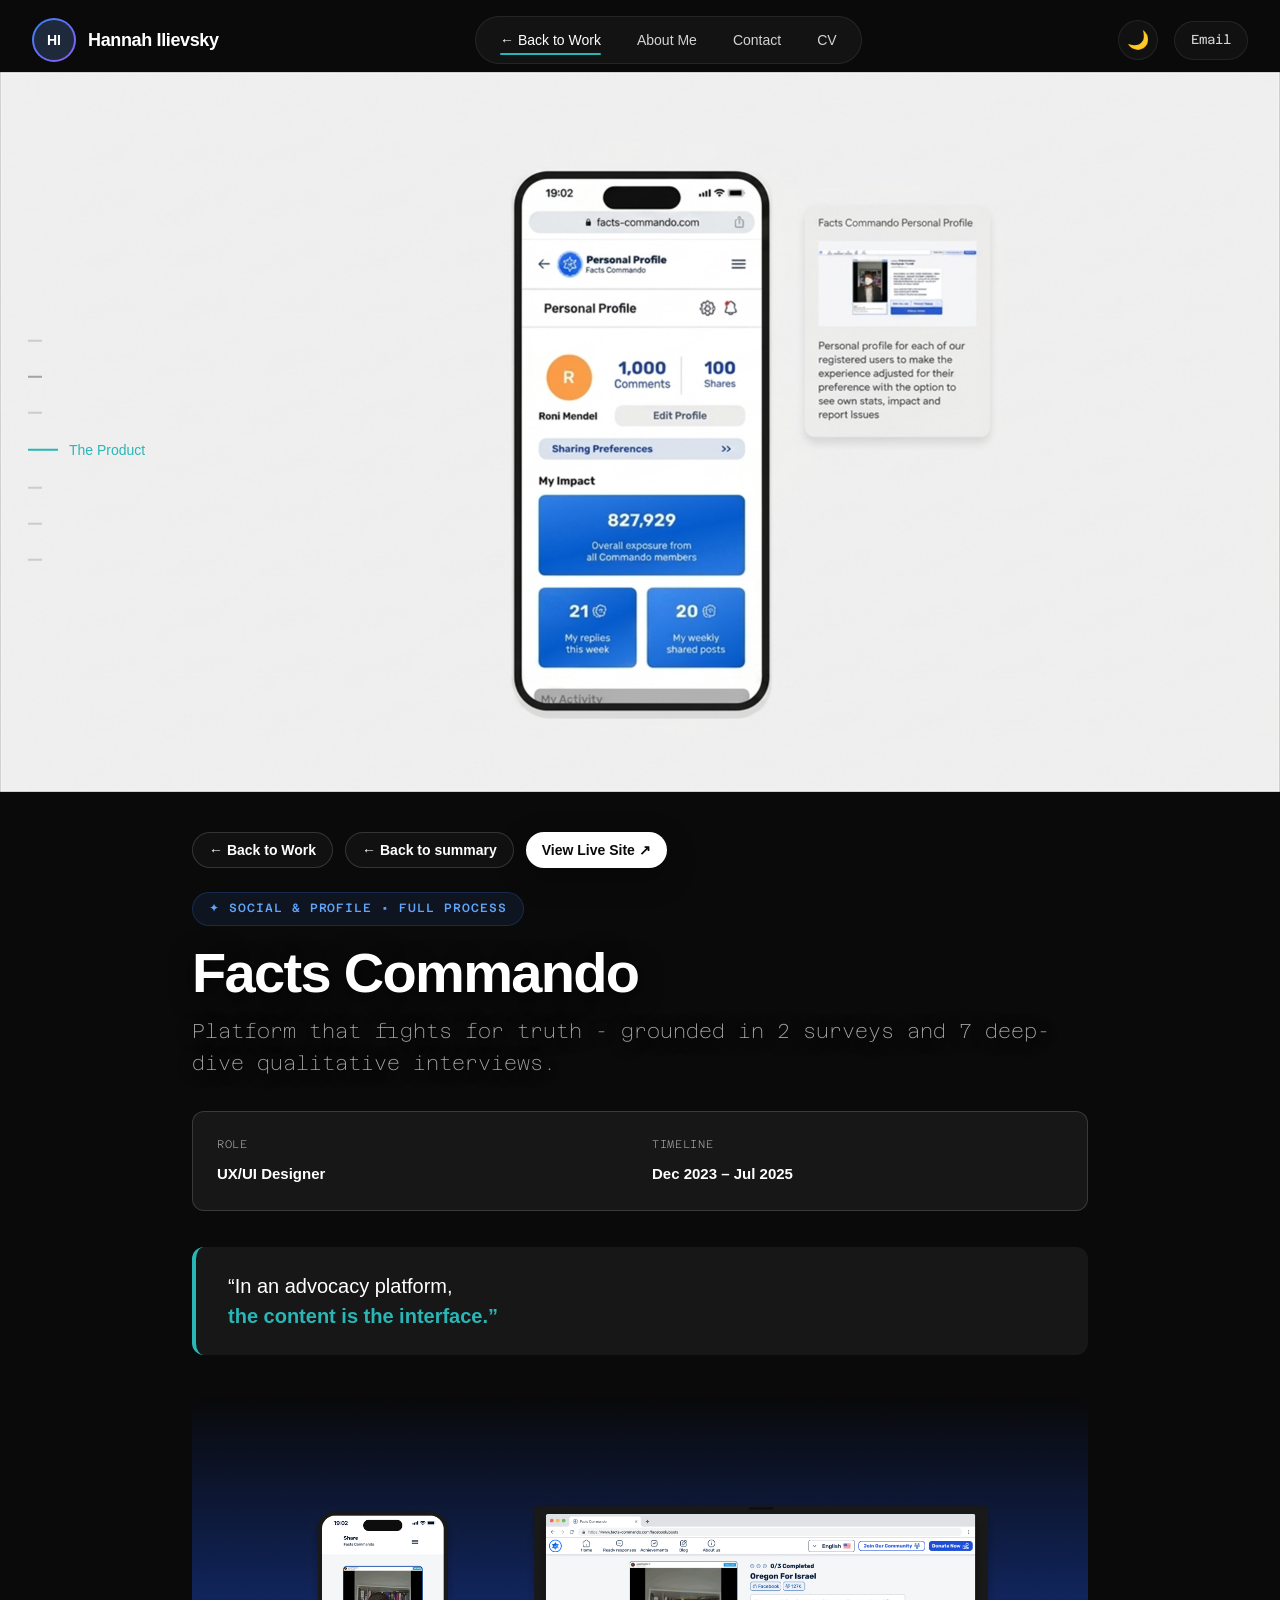
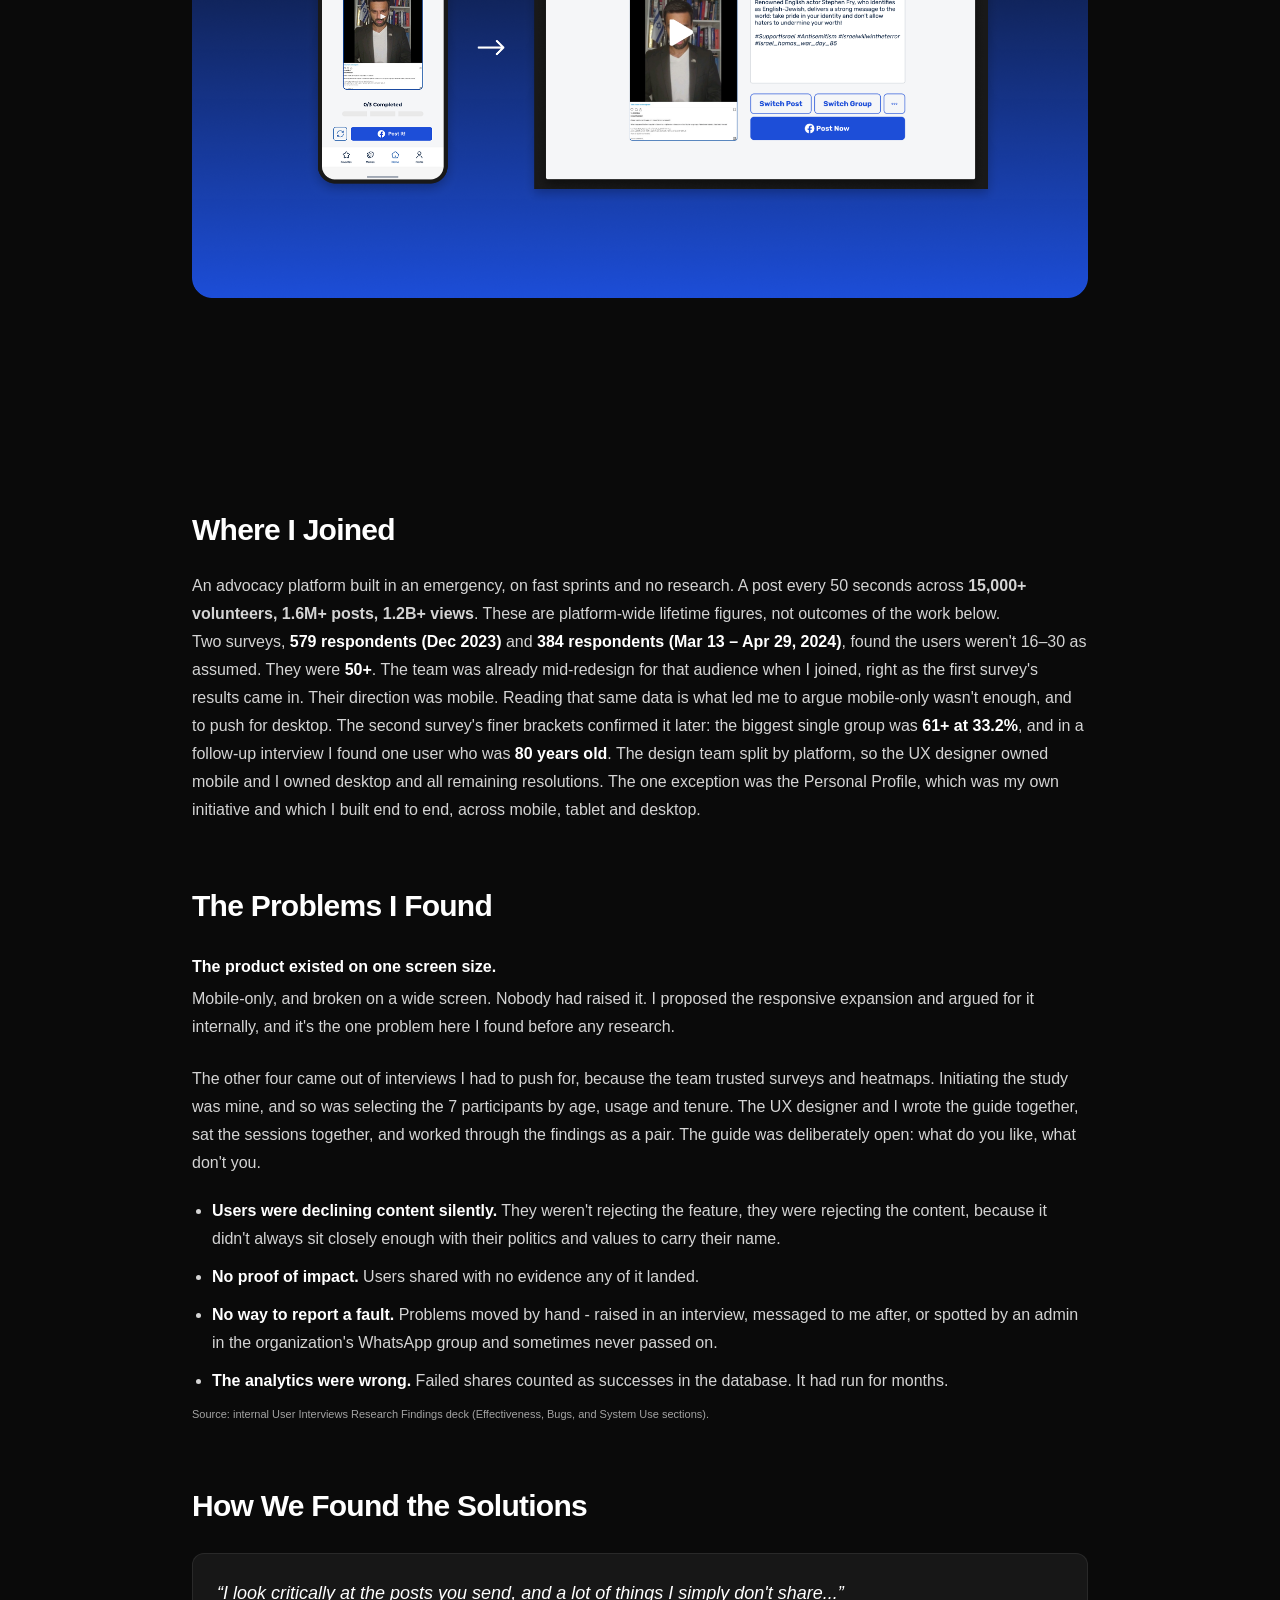
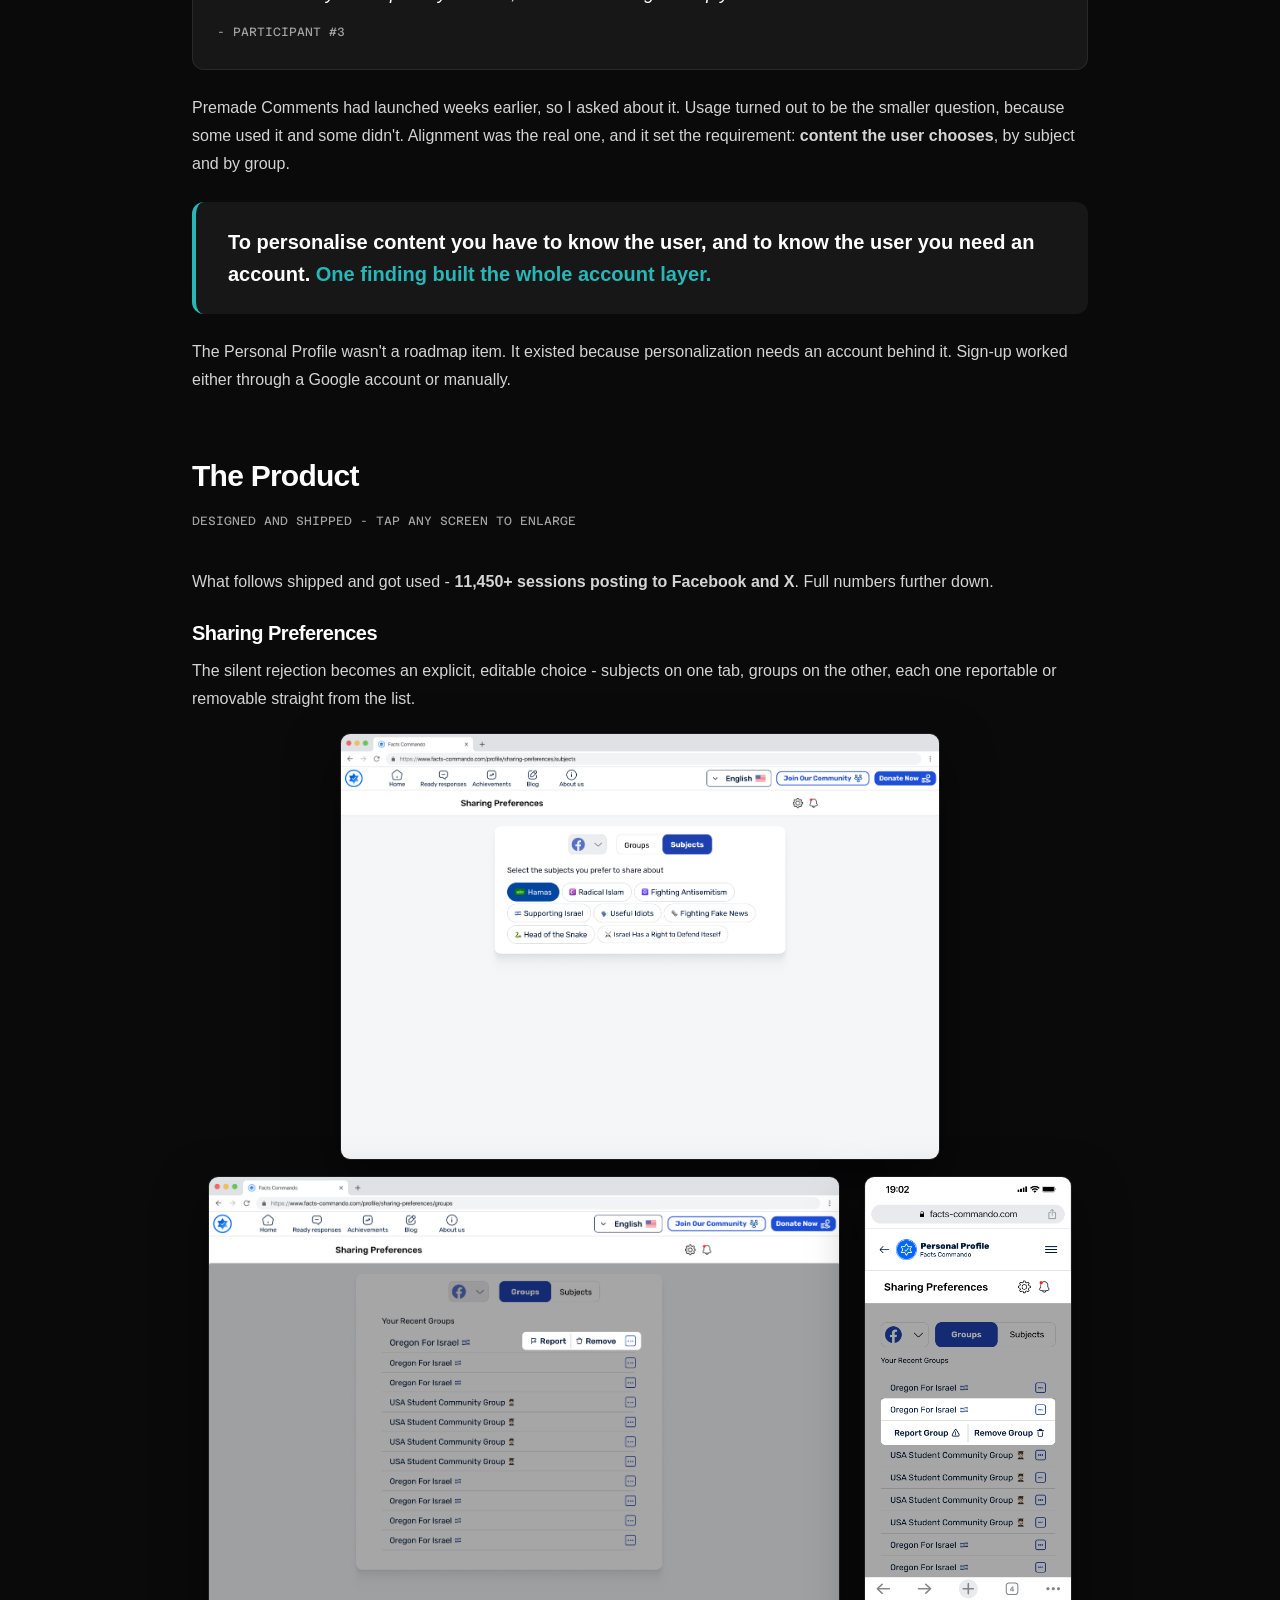
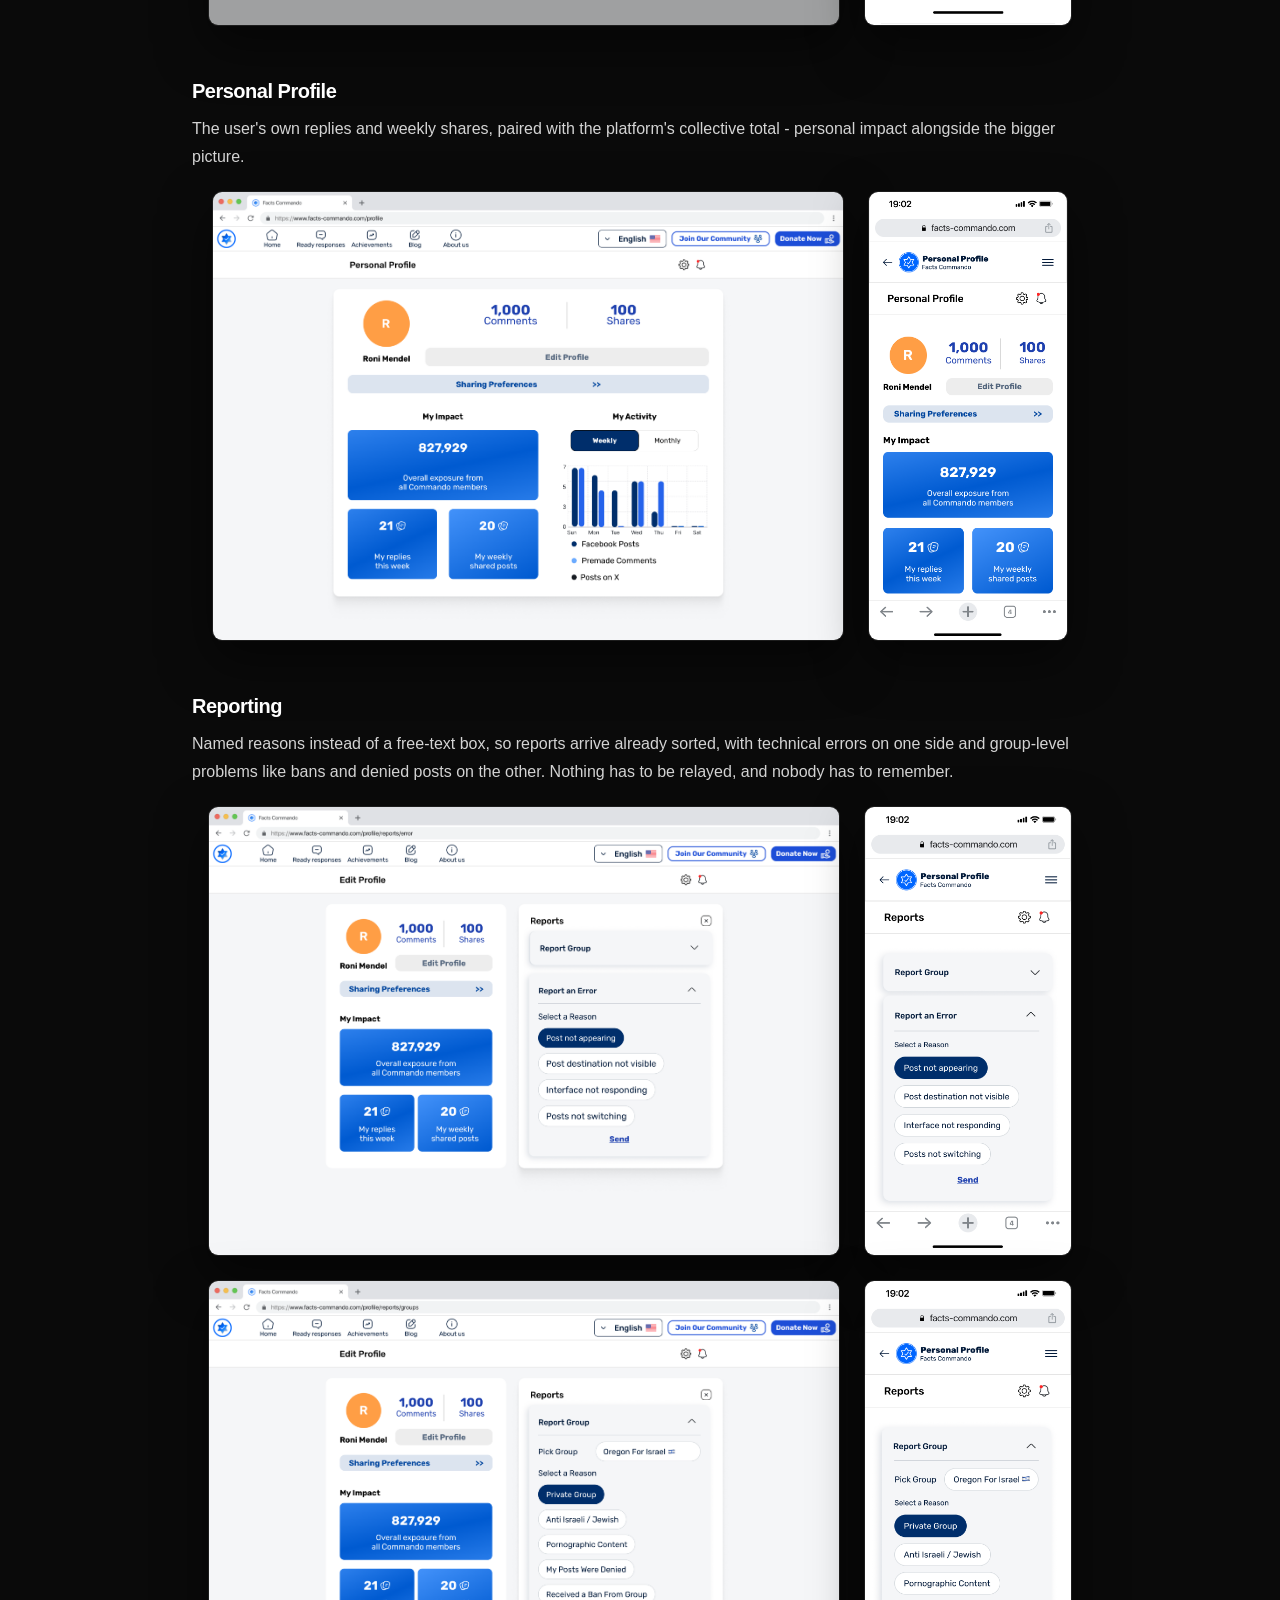
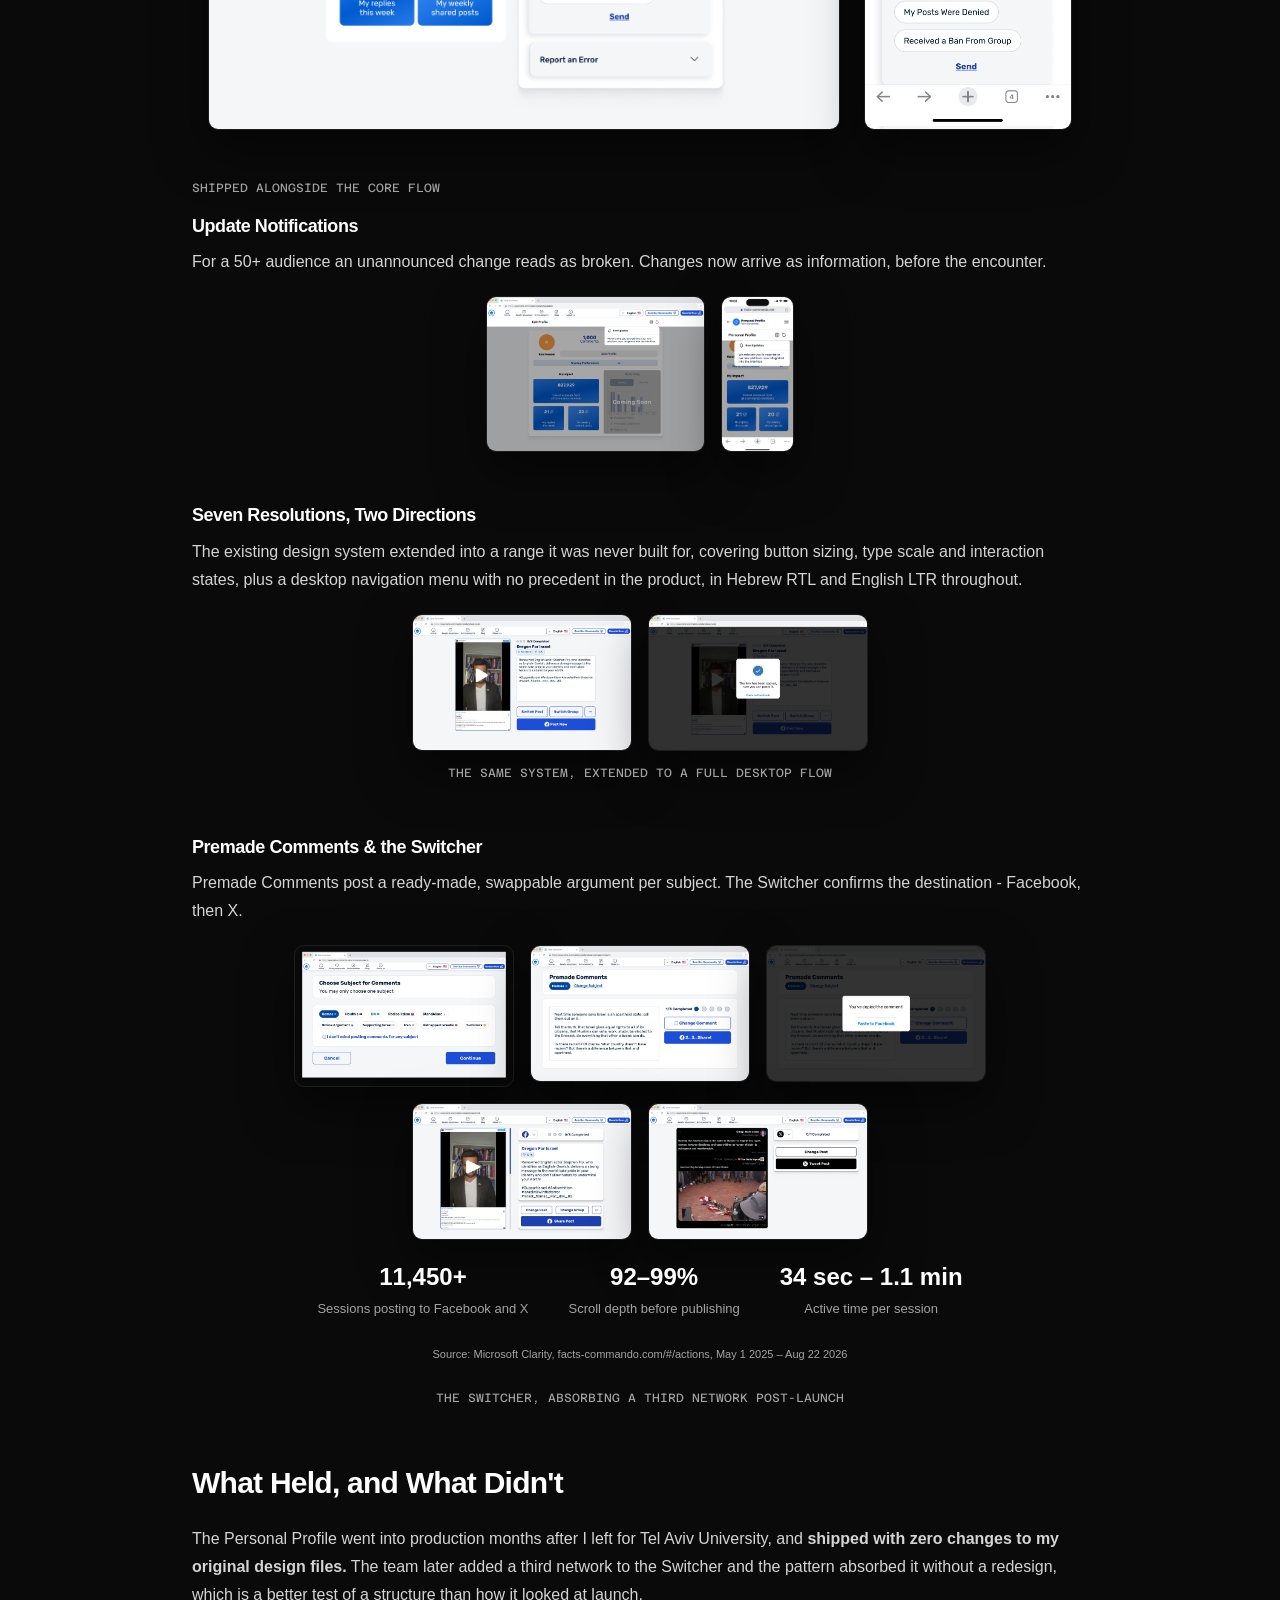
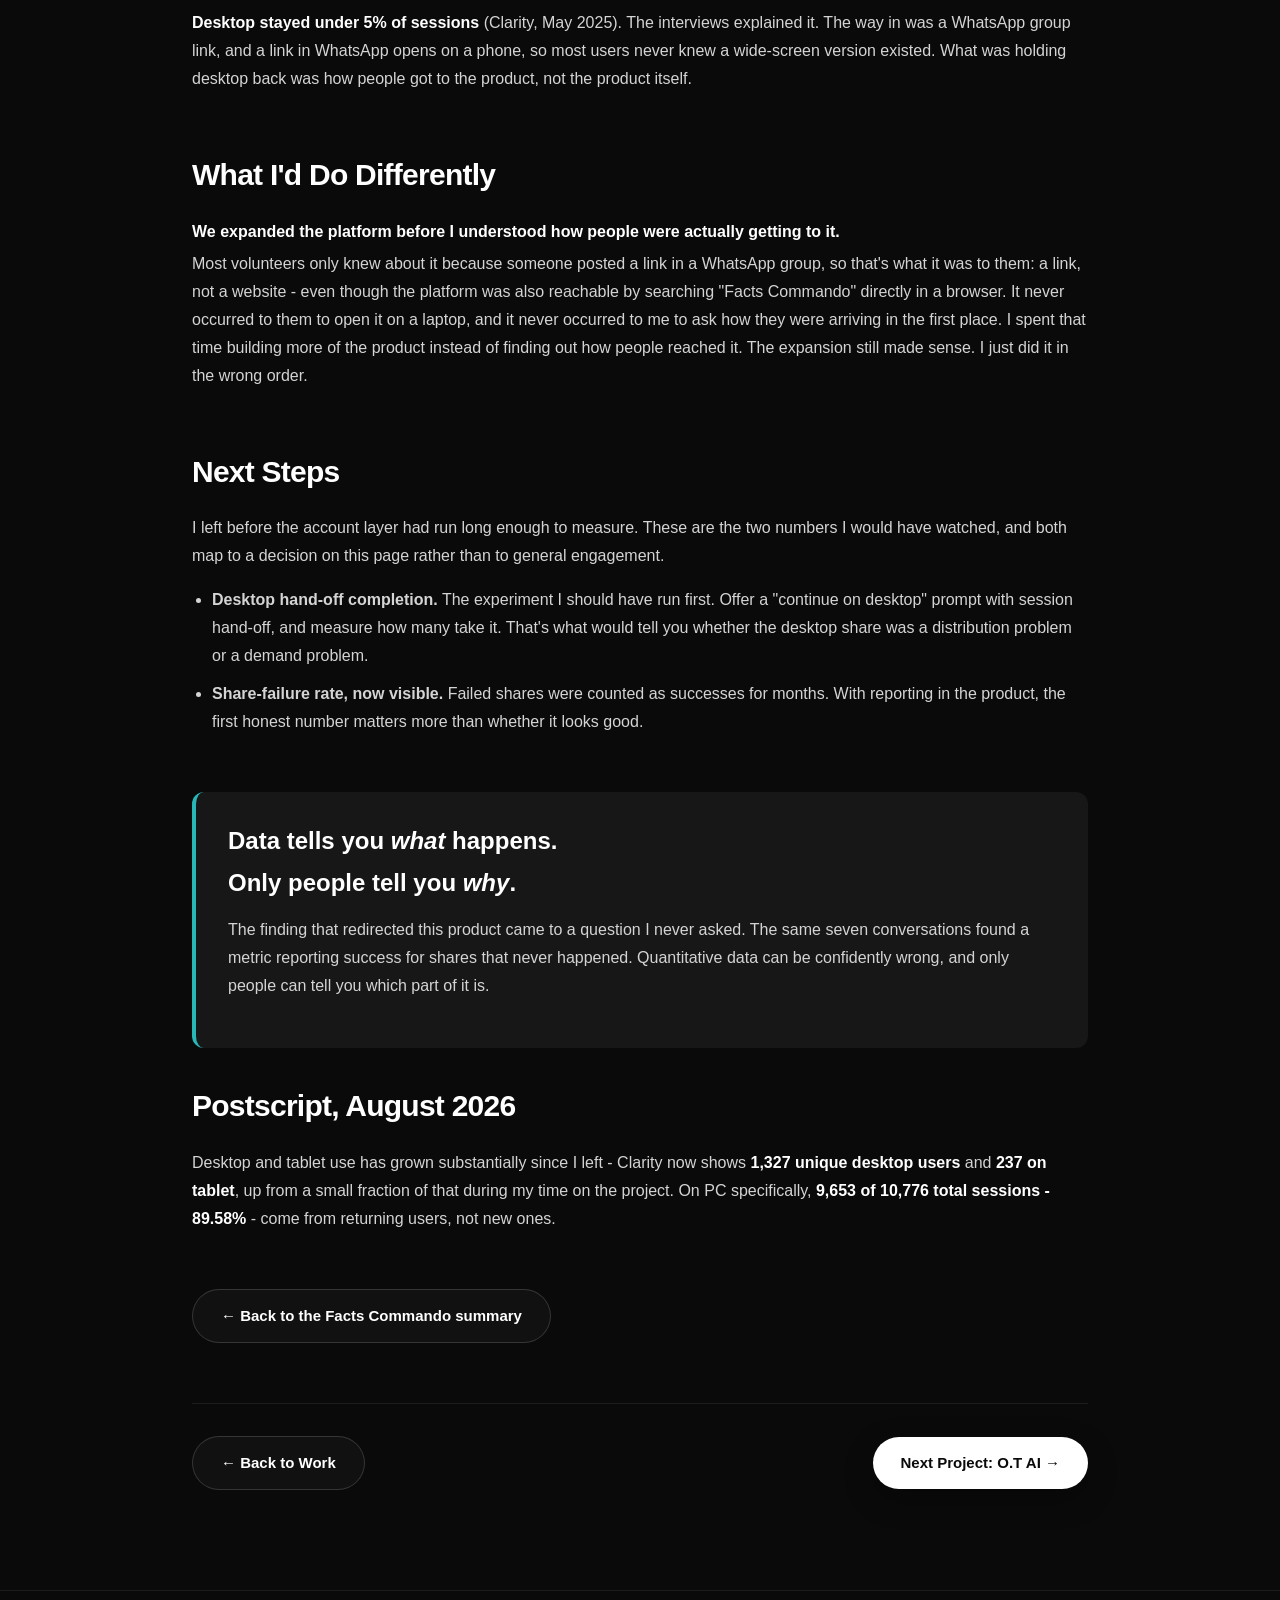
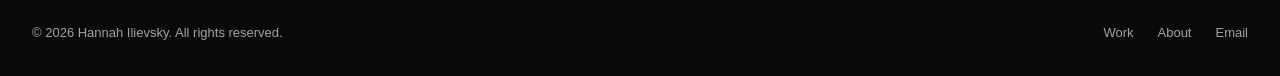
==== facts-commando-process.html @ e5af5905 "Case studies: top block + results strip, full article moved to Full process pages - Each case study " ====
<!DOCTYPE html>
<html lang="en" data-theme="dark">
<head>
  <meta charset="UTF-8">
  <meta name="viewport" content="width=device-width, initial-scale=1.0">
  <title>Facts Commando - Full Process | Hannah Ilievsky</title>
  <meta name="description" content="Facts Commando case study by Hannah Ilievsky, UX/UI Designer & Product Designer. Advocacy platform, user metrics dashboard, and qualitative research.">

  <!-- Favicon -->
  <link rel="icon" href="favicon.svg" type="image/svg+xml">
  <link rel="icon" href="favicon-32.png" sizes="32x32" type="image/png">
  <link rel="apple-touch-icon" href="favicon-180.png">

  <!-- Fonts: Satoshi & Azeret Mono -->
  <link rel="preconnect" href="https://fonts.googleapis.com">
  <link rel="preconnect" href="https://fonts.gstatic.com" crossorigin>
  <link href="https://api.fontshare.com/v2/css?f[]=satoshi@900,700,500,400,300&display=swap" rel="stylesheet">
  <link href="https://fonts.googleapis.com/css2?family=Azeret+Mono:ital,wght@0,100..900;1,100..900&display=swap" rel="stylesheet">

  <!-- Stylesheets -->
  <link rel="stylesheet" href="styles.css">

  <!-- JavaScript -->
  <script src="script.js" defer></script>

  <!-- Microsoft Clarity -->
  <script type="text/javascript">
      (function(c,l,a,r,i,t,y){
          c[a]=c[a]||function(){(c[a].q=c[a].q||[]).push(arguments)};
          t=l.createElement(r);t.async=1;t.src="https://www.clarity.ms/tag/"+i;
          y=l.getElementsByTagName(r)[0];y.parentNode.insertBefore(t,y);
      })(window, document, "clarity", "script", "lbghj02u36");
  </script>
</head>
<body class="case-study-page">

  <!-- ==========================================================================
       HEADER & NAVIGATION
       ========================================================================== -->
  <header class="navbar-wrapper scrolled">
    <div class="container">
      <nav class="navbar" aria-label="Main Navigation">

        <a href="index.html" class="nav-brand">
          <div class="brand-avatar">
            <div style="width:100%;height:100%;border-radius:50%;background:#1e293b;color:#fff;display:flex;align-items:center;justify-content:center;font-weight:700;font-family:var(--font-heading);font-size:14px;">HI</div>
          </div>
          <span class="brand-logo-text">Hannah Ilievsky</span>
        </a>

        <button class="nav-toggle" id="nav-toggle" aria-label="Toggle navigation menu" aria-expanded="false">☰</button>

        <div class="nav-menu">
          <a href="index.html#work" class="nav-link active">← Back to Work</a>
          <a href="index.html#about" class="nav-link">About Me</a>
          <a href="index.html#contact" class="nav-link">Contact</a>
          <a href="Hannah-Ilievsky-CV.pdf" class="nav-link" download>CV</a>
        </div>

        <div class="nav-actions">
          <button class="btn-icon theme-toggle-btn" id="theme-toggle" title="Toggle Theme" aria-label="Toggle Theme">
            <span id="theme-icon">🌙</span>
          </button>
          <a href="mailto:ilievskyhannah@gmail.com" class="social-btn" style="padding:8px 16px;">
            <span>Email</span>
          </a>
        </div>

      </nav>
    </div>
  </header>

  <!-- ==========================================================================
       SECTION 1: HERO (Full-Bleed Main Photo Header, Edge-to-Edge)
       ========================================================================== -->
  <section class="case-study-hero-fullbleed">
    <img src="./Artboard-2.png" alt="Facts Commando Full-Bleed Hero Showcase">
  </section>

  <!-- ==========================================================================
       SECTIONS 2-6: CASE STUDY CONTENT CONTAINER
       ========================================================================== -->
  <main class="section" style="padding-top: 40px;">
    <div class="container" style="max-width: 960px;">

      <div style="display:flex; gap:12px; flex-wrap:wrap; margin-bottom: 24px;">
        <a href="index.html#work" class="btn-secondary" style="font-size: 14px; padding: 6px 16px;">← Back to Work</a>
        <a href="facts-commando.html" class="btn-secondary" style="font-size: 14px; padding: 6px 16px;">← Back to summary</a>
        <a href="https://facts-commando.com/#/actions?lang=en&amp;comm=default&amp;lic=fc" target="_blank" rel="noopener" class="btn-primary" style="font-size: 14px; padding: 6px 16px;">View Live Site ↗</a>
      </div>

      <!-- Section 2: Title & Subtitle (Unboxed) -->
      <div class="hero-badge" style="margin-bottom: 16px;">✦ Social &amp; Profile • Full process</div>
      <h1 class="hero-title" style="font-family: var(--font-heading); font-size: clamp(32px, 5vw, 56px); font-weight: 700; color: var(--text-h1); margin-bottom: 12px; text-align: left;">
        Facts Commando
      </h1>
      <p class="hero-subtitle" style="font-family: var(--font-mono); font-weight: 100; color: var(--text-subtitle); text-align: left; margin: 0 0 32px 0; max-width: 100%;">
        Platform that fights for truth - grounded in 2 surveys and 7 deep-dive qualitative interviews.
      </p>

      <!-- Section 3: Metadata Box (Role & Timeline Only, Boxed) -->
      <div class="case-study-meta-grid" style="margin-bottom: 36px;">
        <div class="meta-item">
          <span class="meta-label">ROLE</span>
          <span class="meta-val">UX/UI Designer</span>
        </div>
        <div class="meta-item">
          <span class="meta-label">TIMELINE</span>
          <span class="meta-val">Dec 2023 – Jul 2025</span>
        </div>
      </div>

      <!-- Section 4: Quote Callout Banner -->
      <div style="background: var(--bg-secondary); border-left: 4px solid var(--accent-primary); border-radius: var(--radius-md); padding: 24px 32px; margin-bottom: 40px;">
        <p style="font-family: var(--font-heading); font-size: 20px; font-weight: 500; color: var(--text-primary); margin: 0; line-height: 1.5;">
          “In an advocacy platform,<br>
          <span style="color: var(--accent-primary); font-weight: 700;">the content is the interface.”</span>
        </p>
      </div>

      <!-- Section 5: Photo Showcase -->
      <div style="margin-bottom: 48px;">
        <img src="./Frame_14084.png" alt="The Facts Commando sharing flow on mobile and on desktop — the responsive range I extended the product into." style="width: 100%; display: block;">
      </div>

      <!-- Section 6: Deep Dive Article -->
      <article style="margin-top: 48px; font-size: 16px; line-height: 1.75; color: var(--text-secondary);">

        <nav aria-label="Contents" class="toc">
          <p class="toc-label">CONTENTS</p>
          <ul class="toc-list"><li><a class="toc-link" href="#s1"><span class="toc-dot"></span><span class="toc-txt">Where I Joined</span></a></li><li><a class="toc-link" href="#s2"><span class="toc-dot"></span><span class="toc-txt">The Problems I Found</span></a></li><li><a class="toc-link" href="#s3"><span class="toc-dot"></span><span class="toc-txt">How We Found the Solutions</span></a></li><li><a class="toc-link" href="#s4"><span class="toc-dot"></span><span class="toc-txt">The Product</span></a></li><li><a class="toc-link" href="#s5"><span class="toc-dot"></span><span class="toc-txt">What Held, and What Didn't</span></a></li><li><a class="toc-link" href="#s6"><span class="toc-dot"></span><span class="toc-txt">What I'd Do Differently</span></a></li><li><a class="toc-link" href="#s7"><span class="toc-dot"></span><span class="toc-txt">Next Steps</span></a></li></ul>
        </nav>

        <section id="s1" style="margin-bottom: 56px;">
          <h2 style="font-family: var(--font-heading); font-size: 30px; letter-spacing: -0.025em; font-weight: 600; color: var(--text-primary); margin-bottom: 16px;">Where I Joined</h2>
          <p>
            An advocacy platform built in an emergency, on fast sprints and no research. A post every 50 seconds across <strong>15,000+ volunteers, 1.6M+ posts, 1.2B+ views</strong>. These are platform-wide lifetime figures, not outcomes of the work below.
          </p>
          <p>
            Two surveys, <strong style="color:var(--text-primary);">579 respondents (Dec 2023)</strong> and <strong style="color:var(--text-primary);">384 respondents (Mar 13 – Apr 29, 2024)</strong>, found the users weren't 16–30 as assumed. They were <strong style="color:var(--text-primary);">50+</strong>. The team was already mid-redesign for that audience when I joined, right as the first survey's results came in. Their direction was mobile. Reading that same data is what led me to argue mobile-only wasn't enough, and to push for desktop. The second survey's finer brackets confirmed it later: the biggest single group was <strong style="color:var(--text-primary);">61+ at 33.2%</strong>, and in a follow-up interview I found one user who was <strong style="color:var(--text-primary);">80 years old</strong>. The design team split by platform, so the UX designer owned mobile and I owned desktop and all remaining resolutions. The one exception was the Personal Profile, which was my own initiative and which I built end to end, across mobile, tablet and desktop.
          </p>
        </section>

        <section id="s2" style="margin-bottom: 56px;">
          <h2 style="font-family: var(--font-heading); font-size: 30px; letter-spacing: -0.025em; font-weight: 600; color: var(--text-primary); margin-bottom: 20px;">The Problems I Found</h2>
          <p style="font-weight:700; color:var(--text-primary); margin-bottom:4px;">The product existed on one screen size.</p>
          <p style="margin-bottom:24px;">Mobile-only, and broken on a wide screen. Nobody had raised it. I proposed the responsive expansion and argued for it internally, and it's the one problem here I found before any research.</p>
          <p style="margin-bottom:20px;">The other four came out of interviews I had to push for, because the team trusted surveys and heatmaps. Initiating the study was mine, and so was selecting the 7 participants by age, usage and tenure. The UX designer and I wrote the guide together, sat the sessions together, and worked through the findings as a pair. The guide was deliberately open: what do you like, what don't you.</p>
          <ul style="padding-left: 20px; font-size: 16px;">
            <li style="margin-bottom: 10px;"><strong style="color:var(--text-primary);">Users were declining content silently.</strong> They weren't rejecting the feature, they were rejecting the content, because it didn't always sit closely enough with their politics and values to carry their name.</li>
            <li style="margin-bottom: 10px;"><strong style="color:var(--text-primary);">No proof of impact.</strong> Users shared with no evidence any of it landed.</li>
            <li style="margin-bottom: 10px;"><strong style="color:var(--text-primary);">No way to report a fault.</strong> Problems moved by hand - raised in an interview, messaged to me after, or spotted by an admin in the organization's WhatsApp group and sometimes never passed on.</li>
            <li style="margin-bottom: 10px;"><strong style="color:var(--text-primary);">The analytics were wrong.</strong> Failed shares counted as successes in the database. It had run for months.</li>
          </ul>
          <p style="font-size:11px; color:var(--text-muted); margin:8px 0 0;">Source: internal User Interviews Research Findings deck (Effectiveness, Bugs, and System Use sections).</p>
        </section>

        <section id="s3" style="margin-bottom: 56px;">
          <h2 style="font-family: var(--font-heading); font-size: 30px; letter-spacing: -0.025em; font-weight: 600; color: var(--text-primary); margin-bottom: 20px;">How We Found the Solutions</h2>
          <div style="background: var(--bg-secondary); border: 1px solid var(--border-subtle); border-radius: var(--radius-md); padding: 24px; margin-bottom: 24px;">
            <p style="font-style: italic; color: var(--text-primary); font-size: 18px; margin-bottom: 8px;">“I look critically at the posts you send, and a lot of things I simply don't share...”</p>
            <span style="font-family: var(--font-mono); font-size: 12px; color: var(--text-muted);">- PARTICIPANT #3</span>
          </div>
          <p>
            Premade Comments had launched weeks earlier, so I asked about it. Usage turned out to be the smaller question, because some used it and some didn't. Alignment was the real one, and it set the requirement: <strong>content the user chooses</strong>, by subject and by group.
          </p>
          <div style="background: var(--bg-secondary); border-left: 4px solid var(--accent-primary); border-radius: var(--radius-md); padding: 24px 32px; margin: 24px 0;">
            <p style="font-family: var(--font-heading); font-size: 20px; font-weight: 700; color: var(--text-primary); margin: 0; line-height: 1.6;">
              To personalise content you have to know the user, and to know the user you need an account. <span style="color: var(--accent-primary);">One finding built the whole account layer.</span>
            </p>
          </div>
          <p>
            The Personal Profile wasn't a roadmap item. It existed because personalization needs an account behind it. Sign-up worked either through a Google account or manually.
          </p>
        </section>

        <section id="s4" style="margin-bottom: 40px;">
          <h2 style="font-family: var(--font-heading); font-size: 30px; letter-spacing: -0.025em; font-weight: 600; color: var(--text-primary); margin-bottom: 8px;">The Product</h2>
          <p style="font-family: var(--font-mono); font-size: 12px; color: var(--text-muted); margin-bottom: 36px;">DESIGNED AND SHIPPED - TAP ANY SCREEN TO ENLARGE</p>

          <p style="margin-bottom: 20px;">What follows shipped and got used - <strong>11,450+ sessions posting to Facebook and X</strong>. Full numbers further down.</p>

          <h3 style="font-family: var(--font-heading); font-size: 20px; letter-spacing: -0.025em; font-weight: 600; color: var(--text-primary); margin: 0 0 6px;">Sharing Preferences</h3>
          <p style="margin-bottom: 20px; font-size: 16px;">The silent rejection becomes an explicit, editable choice - subjects on one tab, groups on the other, each one reportable or removable straight from the list.</p>
          <img class="zoomable" data-group="sharing-preferences" data-cap="Subjects a user will put their name behind - the interview finding, made operable." src="./case-images/Sharing_Preference.png?v=2x" alt="Subject preferences" style="max-width:600px; width:100%; display:block; margin:0 auto 16px; border-radius:10px; border:1px solid var(--border-subtle); box-shadow:var(--shadow-lg);">
          <div style="display:flex; flex-wrap:wrap; justify-content:center; align-items:flex-end; gap:24px; margin-bottom:48px;">
            <img class="zoomable h-match" data-group="sharing-preferences" data-cap="Report or remove, right from the row - no separate settings screen." src="./case-images/Sharing_Preference_Group_Actions.png?v=2x" alt="Group row actions, desktop" style="display:block; border-radius:10px; border:1px solid var(--border-subtle); box-shadow:var(--shadow-lg);">
            <img class="zoomable h-match" data-group="sharing-preferences" data-cap="Same actions, mobile." src="./case-images/mobile_Sharing_preference.png?v=2x" alt="Group preferences, mobile" style="display:block; border-radius:10px; border:1px solid var(--border-subtle); box-shadow:var(--shadow-lg);">
          </div>

          <h3 style="font-family: var(--font-heading); font-size: 20px; letter-spacing: -0.025em; font-weight: 600; color: var(--text-primary); margin: 0 0 6px;">Personal Profile</h3>
          <p style="margin-bottom: 20px;">The user's own replies and weekly shares, paired with the platform's collective total - personal impact alongside the bigger picture.</p>
          <div style="display:flex; flex-wrap:wrap; justify-content:center; align-items:flex-end; gap:24px; margin-bottom:48px;">
            <img class="zoomable h-match" data-group="personal-profile" data-cap="Impact tracking at desktop width." src="./case-images/Personal_Profile_Desktop.png?v=2x" alt="Personal Profile, desktop" style="display:block; border-radius:10px; border:1px solid var(--border-subtle); box-shadow:var(--shadow-lg);">
            <img class="zoomable h-match" data-group="personal-profile" data-cap="The user's own numbers, not the platform's." src="./case-images/Personal_Profile.png?v=3x" alt="Personal Profile, mobile" style="display:block; border-radius:10px; border:1px solid var(--border-subtle); box-shadow:var(--shadow-lg);">
          </div>

          <h3 style="font-family: var(--font-heading); font-size: 20px; letter-spacing: -0.025em; font-weight: 600; color: var(--text-primary); margin: 0 0 6px;">Reporting</h3>
          <p style="margin-bottom: 20px;">Named reasons instead of a free-text box, so reports arrive already sorted, with technical errors on one side and group-level problems like bans and denied posts on the other. Nothing has to be relayed, and nobody has to remember.</p>
          <div style="display:flex; flex-wrap:wrap; justify-content:center; align-items:flex-end; gap:24px; margin-bottom:24px;">
            <img class="zoomable h-match" data-group="reporting" data-cap="Error reporting, desktop." src="./case-images/Personal_technical_Report_Desktop.png?v=2x" alt="Report an error, desktop" style="display:block; border-radius:10px; border:1px solid var(--border-subtle); box-shadow:var(--shadow-lg);">
            <img class="zoomable h-match" data-group="reporting" data-cap="Named failure modes, so reports arrive pre-sorted." src="./case-images/Personal_technical_Report.png?v=2x" alt="Report an error, mobile" style="display:block; border-radius:10px; border:1px solid var(--border-subtle); box-shadow:var(--shadow-lg);">
          </div>
          <div style="display:flex; flex-wrap:wrap; justify-content:center; align-items:flex-end; gap:24px; margin-bottom:48px;">
            <img class="zoomable h-match" data-group="reporting" data-cap="Group reporting, desktop." src="./case-images/Personal_group_report_Desktop.png?v=2x" alt="Report a group, desktop" style="display:block; border-radius:10px; border:1px solid var(--border-subtle); box-shadow:var(--shadow-lg);">
            <img class="zoomable h-match" data-group="reporting" data-cap="Bans and denied posts - the real risks of building on Facebook." src="./case-images/Personal_group_report.png?v=2x" alt="Report a group, mobile" style="display:block; border-radius:10px; border:1px solid var(--border-subtle); box-shadow:var(--shadow-lg);">
          </div>

          <p style="font-family: var(--font-mono); font-size: 12px; color: var(--text-muted); margin:16px 0 12px;">SHIPPED ALONGSIDE THE CORE FLOW</p>
          <h3 style="font-family: var(--font-heading); font-size: 18px; letter-spacing: -0.025em; font-weight: 600; color: var(--text-primary); margin: 0 0 6px;">Update Notifications</h3>
          <p style="margin-bottom: 20px;">For a 50+ audience an unannounced change reads as broken. Changes now arrive as information, before the encounter.</p>
          <div style="display:flex; flex-wrap:wrap; justify-content:center; align-items:flex-start; gap:16px; margin-bottom:48px;">
            <img class="zoomable h-match-sm" data-group="update-notifications" data-cap="Changes arrive as information, before the encounter." src="./case-images/Updates.png?v=2x" alt="Update notification, desktop" style="display:block; border-radius:10px; border:1px solid var(--border-subtle); box-shadow:var(--shadow-lg);">
            <img class="zoomable h-match-sm" data-group="update-notifications" data-cap="The same notification on mobile." src="./case-images/mobile_Updates.png?v=2x" alt="Update notification, mobile" style="display:block; border-radius:10px; border:1px solid var(--border-subtle); box-shadow:var(--shadow-lg);">
          </div>

          <h3 style="font-family: var(--font-heading); font-size: 18px; letter-spacing: -0.025em; font-weight: 600; color: var(--text-primary); margin: 0 0 6px;">Seven Resolutions, Two Directions</h3>
          <p style="margin-bottom: 20px;">The existing design system extended into a range it was never built for, covering button sizing, type scale and interaction states, plus a desktop navigation menu with no precedent in the product, in Hebrew RTL and English LTR throughout.</p>
          <div style="display:flex; flex-wrap:wrap; justify-content:center; align-items:flex-start; gap:16px; margin-bottom:12px;">
            <img class="zoomable" data-group="seven-resolutions" data-cap="Desktop, one of seven resolutions." src="./case-images/Flow_Mockup.png?v=2x" alt="Sharing flow, desktop" style="max-width:220px; width:100%; display:block; border-radius:10px; border:1px solid var(--border-subtle); box-shadow:var(--shadow-lg);">
            <img class="zoomable" data-group="seven-resolutions" data-cap="The product lives inside Facebook; the confirmation says where you now are." src="./case-images/Flow_popup_Mockup.png?v=2x" alt="Link copied confirmation, desktop" style="max-width:220px; width:100%; display:block; border-radius:10px; border:1px solid var(--border-subtle); box-shadow:var(--shadow-lg);">
          </div>
          <p style="font-family:var(--font-mono); font-size:12px; color:var(--text-muted); margin-bottom:48px; text-align:center;">THE SAME SYSTEM, EXTENDED TO A FULL DESKTOP FLOW</p>

          <h3 style="font-family: var(--font-heading); font-size: 18px; letter-spacing: -0.025em; font-weight: 600; color: var(--text-primary); margin: 0 0 6px;">Premade Comments &amp; the Switcher</h3>
          <p style="margin-bottom: 20px;">Premade Comments post a ready-made, swappable argument per subject. The Switcher confirms the destination - Facebook, then X.</p>
          <div style="display:flex; flex-wrap:wrap; justify-content:center; align-items:flex-start; gap:16px; margin-bottom:16px;">
            <img class="zoomable" data-group="premade-comments-switcher" data-cap="Comments carry the same subject choice as posts." src="./case-images/Subject_Comment_Mockup.png?v=2x" alt="Choose subject for comments" style="max-width:220px; width:100%; display:block; border-radius:10px; border:1px solid var(--border-subtle); box-shadow:var(--shadow-lg);">
            <img class="zoomable" data-group="premade-comments-switcher" data-cap="Specified with the UX designer, designed per platform." src="./case-images/Premade_comments.png?v=2x" alt="Premade Comments" style="max-width:220px; width:100%; display:block; border-radius:10px; border:1px solid var(--border-subtle); box-shadow:var(--shadow-lg);">
            <img class="zoomable" data-group="premade-comments-switcher" data-cap="The same copy-and-paste pattern as posts, for comments." src="./case-images/Premade_comments_Copied.png?v=2x" alt="Comment copied confirmation" style="max-width:220px; width:100%; display:block; border-radius:10px; border:1px solid var(--border-subtle); box-shadow:var(--shadow-lg);">
            <img class="zoomable" data-group="premade-comments-switcher" data-cap="Facebook, the original network." src="./case-images/Facebook_Switcher.png?v=2x" alt="The Switcher, Facebook" style="max-width:220px; width:100%; display:block; border-radius:10px; border:1px solid var(--border-subtle); box-shadow:var(--shadow-lg);">
            <img class="zoomable" data-group="premade-comments-switcher" data-cap="X added alongside it - a pattern, not a toggle." src="./case-images/X_Switcher.png?v=2x" alt="The Switcher, X" style="max-width:220px; width:100%; display:block; border-radius:10px; border:1px solid var(--border-subtle); box-shadow:var(--shadow-lg);">
          </div>
          <div style="display:flex; flex-wrap:wrap; justify-content:center; gap:40px; margin:8px 0 24px; text-align:center;">
            <div>
              <div style="font-family:var(--font-heading); font-size:24px; font-weight:600; color:var(--text-primary);">11,450+</div>
              <div style="font-size:13px; color:var(--text-muted);">Sessions posting to Facebook and X</div>
            </div>
            <div>
              <div style="font-family:var(--font-heading); font-size:24px; font-weight:600; color:var(--text-primary);">92–99%</div>
              <div style="font-size:13px; color:var(--text-muted);">Scroll depth before publishing</div>
            </div>
            <div>
              <div style="font-family:var(--font-heading); font-size:24px; font-weight:600; color:var(--text-primary);">34 sec – 1.1 min</div>
              <div style="font-size:13px; color:var(--text-muted);">Active time per session</div>
            </div>
          </div>
          <p style="font-size:11px; color:var(--text-muted); text-align:center; margin:0 0 24px;">Source: Microsoft Clarity, facts-commando.com/#/actions, May 1 2025 – Aug 22 2026</p>
          <p style="font-family:var(--font-mono); font-size:12px; color:var(--text-muted); margin-bottom:48px; text-align:center;">THE SWITCHER, ABSORBING A THIRD NETWORK POST-LAUNCH</p>
        </section>

        <section id="s5" style="margin-bottom: 56px;">
          <h2 style="font-family: var(--font-heading); font-size: 30px; letter-spacing: -0.025em; font-weight: 600; color: var(--text-primary); margin-bottom: 16px;">What Held, and What Didn't</h2>
          <p>
            The Personal Profile went into production months after I left for Tel Aviv University, and <strong>shipped with zero changes to my original design files.</strong> The team later added a third network to the Switcher and the pattern absorbed it without a redesign, which is a better test of a structure than how it looked at launch.
          </p>
          <p>
            <strong style="color:var(--text-primary);">Desktop stayed under 5% of sessions</strong> (Clarity, May 2025). The interviews explained it. The way in was a WhatsApp group link, and a link in WhatsApp opens on a phone, so most users never knew a wide-screen version existed. What was holding desktop back was how people got to the product, not the product itself.
          </p>
        </section>

        <section id="s6" style="margin-bottom: 56px;">
          <h2 style="font-family: var(--font-heading); font-size: 30px; letter-spacing: -0.025em; font-weight: 600; color: var(--text-primary); margin-bottom: 16px;">What I'd Do Differently</h2>
          <p style="font-weight: 700; color: var(--text-primary); margin-bottom: 4px;">We expanded the platform before I understood how people were actually getting to it.</p>
          <p>Most volunteers only knew about it because someone posted a link in a WhatsApp group, so that's what it was to them: a link, not a website - even though the platform was also reachable by searching "Facts Commando" directly in a browser. It never occurred to them to open it on a laptop, and it never occurred to me to ask how they were arriving in the first place. I spent that time building more of the product instead of finding out how people reached it. The expansion still made sense. I just did it in the wrong order.</p>
        </section>

        <section id="s7" style="margin-bottom: 56px;">
          <h2 style="font-family: var(--font-heading); font-size: 30px; letter-spacing: -0.025em; font-weight: 600; color: var(--text-primary); margin-bottom: 16px;">Next Steps</h2>
          <p>
            I left before the account layer had run long enough to measure. These are the two numbers I would have watched, and both map to a decision on this page rather than to general engagement.
          </p>
          <ul style="padding-left: 20px; font-size: 16px; margin-top: 16px;">
            <li style="margin-bottom: 10px;"><strong>Desktop hand-off completion.</strong> The experiment I should have run first. Offer a "continue on desktop" prompt with session hand-off, and measure how many take it. That's what would tell you whether the desktop share was a distribution problem or a demand problem.</li>
            <li style="margin-bottom: 10px;"><strong>Share-failure rate, now visible.</strong> Failed shares were counted as successes for months. With reporting in the product, the first honest number matters more than whether it looks good.</li>
          </ul>
        </section>

        <section style="margin-bottom: 32px;">
          <div style="background: var(--bg-secondary); border-left: 4px solid var(--accent-primary); border-radius: var(--radius-md); padding: 28px 32px;">
            <p style="font-family: var(--font-heading); font-size: 24px; font-weight: 700; color: var(--text-primary); margin-bottom: 12px;">
              Data tells you <em>what</em> happens.<br>Only people tell you <em>why</em>.
            </p>
            <p style="margin: 0 0 20px; font-size: 16px;">
              The finding that redirected this product came to a question I never asked. The same seven conversations found a metric reporting success for shares that never happened. Quantitative data can be confidently wrong, and only people can tell you which part of it is.
            </p>
          </div>
        </section>

        <section style="margin-bottom: 56px;">
          <h2 style="font-family: var(--font-heading); font-size: 30px; letter-spacing: -0.025em; font-weight: 600; color: var(--text-primary); margin-bottom: 16px;">Postscript, August 2026</h2>
          <p>
            Desktop and tablet use has grown substantially since I left - Clarity now shows <strong style="color:var(--text-primary);">1,327 unique desktop users</strong> and <strong style="color:var(--text-primary);">237 on tablet</strong>, up from a small fraction of that during my time on the project. On PC specifically, <strong style="color:var(--text-primary);">9,653 of 10,776 total sessions - 89.58%</strong> - come from returning users, not new ones.
          </p>
        </section>

      </article>

      <div class="cs-back-summary">
        <a href="facts-commando.html" class="btn-secondary">← Back to the Facts Commando summary</a>
      </div>

      <!-- Bottom Page Navigation -->
      <div class="case-nav-footer">
        <a href="index.html#work" class="btn-secondary">← Back to Work</a>
        <a href="ot-ai.html" class="btn-primary">Next Project: O.T AI →</a>
      </div>

    </div>
  </main>

  <!-- ==========================================================================
       FOOTER
       ========================================================================== -->
  <footer class="footer">
    <div class="container">
      <div class="footer-inner">
        <span>© 2026 Hannah Ilievsky. All rights reserved.</span>
        <div style="display:flex; gap:24px;">
          <a href="index.html#work">Work</a>
          <a href="index.html#about">About</a>
          <a href="mailto:ilievskyhannah@gmail.com">Email</a>
        </div>
      </div>
    </div>
  </footer>


<style>
.toc{position:sticky;top:64px;z-index:40;margin:0 0 44px;padding:14px 0 12px;transition:padding .2s}
.toc.stuck{padding-top:10px;padding-bottom:10px;
 background:var(--bg-glass,rgba(10,10,10,.82));backdrop-filter:blur(16px);-webkit-backdrop-filter:blur(16px)}
@supports not ((backdrop-filter:blur(1px)) or (-webkit-backdrop-filter:blur(1px))){
 .toc.stuck{background:var(--bg-secondary)}
}
.toc-label{font-family:var(--font-mono);font-size:12px;color:var(--text-muted);letter-spacing:.14em;margin:0 0 12px;transition:opacity .2s,height .2s,margin .2s}
.toc.stuck .toc-label{opacity:0;height:0;margin:0;overflow:hidden}
.toc-list{list-style:none;padding:2px 0;margin:0;display:flex;flex-wrap:wrap;gap:10px}
.toc-link{display:inline-block;white-space:nowrap;padding:8px 16px;border:1px solid var(--border-subtle);border-radius:999px;font-size:14px;color:var(--text-secondary);text-decoration:none;transition:color .18s,border-color .18s,background .18s}
.toc-link:hover,.toc-link:focus-visible{color:var(--accent-primary);border-color:var(--accent-primary);background:var(--bg-secondary)}
.toc-link.active{color:var(--accent-primary);border-color:var(--accent-primary);background:var(--bg-secondary)}
@media(max-width:760px){
 .toc{top:56px}
 .toc-list{flex-wrap:nowrap;overflow-x:auto;scrollbar-width:none;-ms-overflow-style:none;
  scroll-snap-type:x proximity;padding-bottom:4px}
 .toc-list::-webkit-scrollbar{display:none}
 .toc-link{scroll-snap-align:start}
}
article section[id]{scroll-margin-top:8.5rem}

.toc-dot{display:none}
@media(min-width:1280px){
 .toc.rail{position:fixed;top:50%;left:28px;transform:translateY(-50%);width:auto;margin:0;padding:0;
  background:none;backdrop-filter:none;-webkit-backdrop-filter:none;border:0;box-shadow:none;z-index:60}
 .toc.rail .toc-label{display:none}
 .toc.rail .toc-list{flex-direction:column;align-items:flex-start;gap:15px;overflow:visible;padding:0}
 .toc.rail .toc-link{border:0;background:none;padding:0;display:flex;align-items:center;gap:11px;
  font-size:12px;color:var(--text-muted);transition:color .2s,font-size .2s}
 .toc.rail .toc-dot{display:block;width:14px;height:2px;background:currentColor;opacity:.45;
  transition:width .28s,opacity .28s;flex:none}
 .toc.rail .toc-link.active{color:var(--accent-primary);font-size:14px}
 .toc.rail .toc-link.active .toc-dot{width:30px;opacity:1}
 .toc.rail .toc-txt{max-width:0;opacity:0;overflow:hidden;white-space:nowrap;
  transition:max-width .3s ease,opacity .22s}
 .toc.rail .toc-link.active .toc-txt,.toc.rail:hover .toc-txt{max-width:280px;opacity:1}
 .toc.rail:hover .toc-link{color:var(--text-secondary)}
 .toc.rail:hover .toc-link.active{color:var(--accent-primary)}
 .toc.rail .toc-link:hover .toc-dot{width:24px;opacity:.9}
 article section[id]{scroll-margin-top:5rem}
}

.zoomable{cursor:zoom-in;transition:opacity .2s}.zoomable:hover{opacity:.86}
.h-match{height:450px;width:auto;max-width:100%}
@media(max-width:900px){.h-match{height:auto;width:100%;max-width:320px}}
.h-match-sm{height:156px;width:auto;max-width:100%}
@media(max-width:900px){.h-match-sm{height:auto;width:100%;max-width:220px}}
#lb{position:fixed;inset:0;background:#000;display:none;align-items:center;justify-content:center;flex-direction:column;z-index:9999;padding:24px}
#lb.on{display:flex}
#lbi{max-width:92vw;max-height:78vh;border-radius:10px}
#lbc{color:#A3A3A3;font-size:14px;margin:16px 0 6px;max-width:760px;text-align:center;line-height:1.5}
#lbn{font-family:var(--font-mono);font-size:12px;color:#666;letter-spacing:.1em}
#lb button{background:none;border:0;color:#fff;cursor:pointer;position:absolute}
#lbx{top:18px;right:24px;font-size:30px;line-height:1}
.lbnav{top:50%;transform:translateY(-50%);font-size:34px;padding:18px 14px;opacity:.65;transition:opacity .2s}
.lbnav:hover{opacity:1}#lbp{left:14px}#lbnx{right:14px}
@media(max-width:640px){.lbnav{font-size:26px;padding:12px 8px}}
</style>
<div id="lb" role="dialog" aria-modal="true" aria-label="Image viewer">
  <button id="lbx" aria-label="Close">&times;</button>
  <button id="lbp" class="lbnav" aria-label="Previous">&#8249;</button>
  <button id="lbnx" class="lbnav" aria-label="Next">&#8250;</button>
  <img id="lbi" alt=""><p id="lbc"></p><span id="lbn"></span>
</div>
<script>
(function(){
 var allImgs=[].slice.call(document.querySelectorAll('.zoomable')),lb=document.getElementById('lb'),
     i=document.getElementById('lbi'),c=document.getElementById('lbc'),n=document.getElementById('lbn'),cur=0,imgs=[];
 if(!allImgs.length)return;
 function show(k){cur=(k+imgs.length)%imgs.length;var el=imgs[cur];
  i.src=el.src;i.alt=el.alt||'';c.textContent=el.dataset.cap||'';n.textContent=(cur+1)+' / '+imgs.length;}
 function open(el){var group=el.dataset.group;
  imgs=group?allImgs.filter(function(x){return x.dataset.group===group;}):allImgs;
  show(imgs.indexOf(el));lb.classList.add('on');document.body.style.overflow='hidden';}
 function close(){lb.classList.remove('on');document.body.style.overflow='';}
 allImgs.forEach(function(el){el.addEventListener('click',function(){open(el);});});
 document.getElementById('lbx').addEventListener('click',close);
 document.getElementById('lbp').addEventListener('click',function(e){e.stopPropagation();show(cur-1);});
 document.getElementById('lbnx').addEventListener('click',function(e){e.stopPropagation();show(cur+1);});
 lb.addEventListener('click',function(e){if(e.target===lb)close();});
 document.addEventListener('keydown',function(e){if(!lb.classList.contains('on'))return;
  if(e.key==='Escape')close();if(e.key==='ArrowRight')show(cur+1);if(e.key==='ArrowLeft')show(cur-1);});
 var sx=null;
 lb.addEventListener('touchstart',function(e){sx=e.touches[0].clientX;},{passive:true});
 lb.addEventListener('touchend',function(e){if(sx===null)return;var d=e.changedTouches[0].clientX-sx;
  if(Math.abs(d)>50)show(cur+(d<0?1:-1));sx=null;},{passive:true});
 var ls=[].slice.call(document.querySelectorAll('.toc-link')),
     secs=ls.map(function(a){return document.querySelector(a.getAttribute('href'));});
 if('IntersectionObserver'in window){
  var io=new IntersectionObserver(function(es){es.forEach(function(e){if(e.isIntersecting){
    var k=secs.indexOf(e.target);ls.forEach(function(a,j){a.classList.toggle('active',j===k);});}});},
   {rootMargin:'-25% 0px -65% 0px'});
  secs.forEach(function(x){if(x)io.observe(x);});}
 var toc=document.querySelector('.toc');
 if(toc){
  var sen=document.createElement('div');sen.style.cssText='position:absolute;height:1px;width:1px';
  toc.parentNode.insertBefore(sen,toc);
  var ph=document.createElement('div');ph.style.height='0px';
  toc.parentNode.insertBefore(ph,toc);
  var wide=window.matchMedia('(min-width:1280px)'),h=0,off=false;
  function apply(){
   if(!off){toc.classList.remove('stuck','rail');ph.style.height='0px';return;}
   if(wide.matches){h=h||toc.offsetHeight;toc.classList.add('rail');toc.classList.remove('stuck');
    ph.style.height=h+'px';}
   else{toc.classList.add('stuck');toc.classList.remove('rail');ph.style.height='0px';}
  }
  if('IntersectionObserver'in window){
   new IntersectionObserver(function(e){off=!e[0].isIntersecting&&e[0].boundingClientRect.top<e[0].rootBounds.top;apply();},
    {rootMargin:'-64px 0px 0px 0px'}).observe(sen);}
  (wide.addEventListener?wide.addEventListener('change',apply):wide.addListener(apply));
  var list=toc.querySelector('.toc-list');
  new MutationObserver(function(){var a=toc.querySelector('.toc-link.active');
   if(a&&list.scrollWidth>list.clientWidth){
    var l=a.offsetLeft-list.clientWidth/2+a.offsetWidth/2;
    list.scrollTo({left:l,behavior:'smooth'});}})
   .observe(list,{subtree:true,attributes:true,attributeFilter:['class']});
 }
})();
</script>
</body>
</html>
---- styles.css ----
/* ==========================================================================
   PRODUCT DESIGNER PORTFOLIO - DESIGN SYSTEM & STYLES
   ========================================================================== */

/* --- CSS Variables & Theme System --- */
:root {
  /* Dark Theme (Base Theme) */
  --bg-primary: #0A0A0A;
  --bg-secondary: #171717;
  --bg-tertiary: #242424;
  --bg-card: rgba(255, 255, 255, 0.03);
  --bg-card-hover: rgba(255, 255, 255, 0.06);
  --bg-glass: rgba(10, 10, 10, 0.82);

  --text-h1: #FFFFFF;
  --text-body: #D4D4D4;
  --text-subtitle: #A3A3A3;
  --text-primary: #FFFFFF;
  --text-secondary: #D4D4D4;
  --text-muted: #A3A3A3;
  --text-inverse: #0A0A0A;

  --accent-primary: #29B6B6;
  --accent-primary-hover: #229999;
  --accent-glow: rgba(41, 182, 182, 0.25);
  --accent-emerald: #10b981;

  --border-subtle: rgba(255, 255, 255, 0.08);
  --border-medium: rgba(255, 255, 255, 0.15);

  --font-mono: 'Azeret Mono', ui-monospace, monospace;
  --font-display: 'Satoshi', -apple-system, 'Segoe UI', sans-serif;
  --font-sans: 'Satoshi', -apple-system, 'Segoe UI', sans-serif;
  --font-h1: var(--font-mono);
  --font-subtitle: var(--font-mono);
  --font-heading: var(--font-sans);
  --font-body: var(--font-sans);

  --radius-sm: 6px;
  --radius-md: 12px;
  --radius-lg: 20px;
  --radius-xl: 32px;
  --radius-full: 9999px;

  --shadow-sm: 0 4px 12px rgba(0, 0, 0, 0.15);
  --shadow-md: 0 10px 30px rgba(0, 0, 0, 0.3);
  --shadow-lg: 0 20px 50px rgba(0, 0, 0, 0.5);

  /* screenshot presentation - see .screen */
  --screen-field: #141414;
  --screen-ring: 1px solid rgba(255, 255, 255, 0.07);
  --screen-shadow: drop-shadow(0 26px 44px rgba(0, 0, 0, 0.8)) drop-shadow(0 8px 16px rgba(0, 0, 0, 0.5));

  --transition-fast: 0.15s cubic-bezier(0.4, 0, 0.2, 1);
  --transition-normal: 0.25s cubic-bezier(0.4, 0, 0.2, 1);
}

[data-theme="light"] {
  --screen-field: #E4E6EA;
  --screen-ring: 1px solid rgba(15, 23, 42, 0.10);
  --screen-shadow: drop-shadow(0 18px 32px rgba(15, 23, 42, 0.18)) drop-shadow(0 4px 10px rgba(15, 23, 42, 0.10));
  --bg-primary: #EDEDED;
  --bg-secondary: #FFFFFF;
  --bg-tertiary: #E5E5E5;
  --bg-card: rgba(0, 0, 0, 0.03);
  --bg-card-hover: rgba(0, 0, 0, 0.06);
  --bg-glass: rgba(255, 255, 255, 0.82);

  --text-h1: #0A0A0A;
  --text-body: #404040;
  --text-subtitle: #737373;
  --text-primary: #0A0A0A;
  --text-secondary: #404040;
  --text-muted: #737373;
  --text-inverse: #FFFFFF;

  --border-subtle: rgba(0, 0, 0, 0.08);
  --border-medium: rgba(0, 0, 0, 0.15);
}

/* --- Base & Reset --- */
*, *::before, *::after {
  box-sizing: border-box;
  margin: 0;
  padding: 0;
}

html {
  scroll-behavior: smooth;
  font-size: 16px;
}

body {
  background-color: var(--bg-primary);
  color: var(--text-primary);
  font-family: var(--font-body);
  line-height: 1.6;
  -webkit-font-smoothing: antialiased;
  -moz-osx-font-smoothing: grayscale;
  overflow-x: hidden;
  transition: background-color var(--transition-normal), color var(--transition-normal);
}

a {
  color: inherit;
  text-decoration: none;
  transition: color var(--transition-fast);
}

button {
  font-family: inherit;
  cursor: pointer;
  border: none;
  background: none;
  color: inherit;
}

img {
  max-width: 100%;
  height: auto;
  display: block;
}

/* --- Typography Helpers --- */
.font-display { font-family: var(--font-display); }
.font-mono { font-family: var(--font-mono); }

.text-gradient {
  background: linear-gradient(135deg, var(--text-primary) 30%, var(--text-muted) 100%);
  -webkit-background-clip: text;
  -webkit-text-fill-color: transparent;
}

.text-accent {
  background: linear-gradient(135deg, #60a5fa 0%, #a78bfa 100%);
  -webkit-background-clip: text;
  -webkit-text-fill-color: transparent;
}

/* --- Layout Containers --- */
.container {
  max-width: 1280px;
  margin: 0 auto;
  padding: 0 32px;
}

.section {
  padding: 100px 0;
}

/* --- Header & Navigation --- */
.navbar-wrapper {
  position: fixed;
  top: 0;
  left: 0;
  right: 0;
  z-index: 100;
  padding: 16px 0;
  transition: padding var(--transition-fast), background var(--transition-fast);
}

.navbar-wrapper.scrolled {
  padding: 10px 0;
  background: var(--bg-glass);
  backdrop-filter: blur(16px);
  -webkit-backdrop-filter: blur(16px);
  border-bottom: 1px solid var(--border-subtle);
  box-shadow: var(--shadow-sm);
}

.navbar {
  display: flex;
  align-items: center;
  justify-content: space-between;
  gap: 24px;
}

.nav-brand {
  display: flex;
  align-items: center;
  gap: 12px;
}

.brand-avatar {
  width: 44px;
  height: 44px;
  border-radius: var(--radius-full);
  background: linear-gradient(135deg, #3b82f6, #8b5cf6);
  padding: 2px;
  position: relative;
}

.brand-avatar img {
  width: 100%;
  height: 100%;
  border-radius: var(--radius-full);
  object-fit: cover;
}

.brand-logo-text {
  font-family: var(--font-display);
  font-weight: 700;
  font-size: 18px;
  letter-spacing: -0.02em;
}

.nav-menu {
  display: flex;
  align-items: center;
  gap: 36px;
  background: rgba(255, 255, 255, 0.04);
  padding: 8px 24px;
  border-radius: var(--radius-full);
  border: 1px solid var(--border-subtle);
}

[data-theme="light"] .nav-menu {
  background: rgba(0, 0, 0, 0.04);
}

.nav-link {
  font-size: 14px;
  font-weight: 500;
  color: var(--text-secondary);
  position: relative;
  padding: 4px 0;
}

.nav-link:hover, .nav-link.active {
  color: var(--text-primary);
}

.nav-link::after {
  content: '';
  position: absolute;
  bottom: 0;
  left: 0;
  width: 0;
  height: 2px;
  background: var(--accent-primary);
  transition: width var(--transition-fast);
  border-radius: 2px;
}

.nav-link:hover::after, .nav-link.active::after {
  width: 100%;
}

.nav-actions {
  display: flex;
  align-items: center;
  gap: 16px;
}

.btn-icon {
  width: 40px;
  height: 40px;
  border-radius: var(--radius-full);
  display: inline-flex;
  align-items: center;
  justify-content: center;
  background: var(--bg-card);
  border: 1px solid var(--border-subtle);
  color: var(--text-secondary);
  transition: all var(--transition-fast);
}

.btn-icon:hover {
  background: var(--bg-card-hover);
  color: var(--text-primary);
  transform: translateY(-2px);
}

.theme-toggle-btn {
  font-size: 18px;
}

.nav-toggle {
  display: none;
  width: 40px;
  height: 40px;
  border-radius: var(--radius-full);
  align-items: center;
  justify-content: center;
  background: var(--bg-card);
  border: 1px solid var(--border-subtle);
  color: var(--text-primary);
  font-size: 20px;
  line-height: 1;
  cursor: pointer;
  flex-shrink: 0;
}

@media (max-width: 768px) {
  .nav-toggle {
    display: inline-flex;
  }

  .navbar {
    flex-wrap: wrap;
  }

  .nav-menu,
  .nav-actions {
    display: none;
  }

  .navbar-wrapper.nav-open .nav-menu {
    display: flex;
    order: 3;
    width: 100%;
    flex-direction: column;
    align-items: stretch;
    gap: 4px;
    background: var(--bg-card);
    border-radius: var(--radius-md);
    margin-top: 12px;
    padding: 12px 20px;
  }

  .navbar-wrapper.nav-open .nav-actions {
    display: flex;
    order: 4;
    width: 100%;
    justify-content: space-between;
    margin-top: 12px;
  }

  .nav-link {
    padding: 10px 0;
  }
}

/* --- Hero Section --- */
.hero-section {
  position: relative;
  padding-top: 140px;
  padding-bottom: 80px;
  overflow: hidden;
  background: radial-gradient(circle at 50% 10%, rgba(59, 130, 246, 0.08) 0%, transparent 60%);
}

.hero-content {
  text-align: center;
  max-width: 900px;
  margin: 0 auto;
  position: relative;
  z-index: 2;
}

.hero-badge {
  display: inline-flex;
  align-items: center;
  gap: 8px;
  padding: 6px 16px;
  border-radius: var(--radius-full);
  background: rgba(59, 130, 246, 0.1);
  border: 1px solid rgba(59, 130, 246, 0.2);
  color: #60a5fa;
  font-family: var(--font-mono);
  font-size: 12px;
  font-weight: 500;
  text-transform: uppercase;
  letter-spacing: 0.08em;
  margin-bottom: 24px;
}

.hero-badge .dot {
  width: 8px;
  height: 8px;
  border-radius: var(--radius-full);
  background: #3b82f6;
  box-shadow: 0 0 10px #3b82f6;
}

.hero-title {
  font-family: var(--font-h1);
  font-weight: 200;
  font-size: clamp(38px, 6.5vw, 84px);
  line-height: 1.1;
  letter-spacing: -0.03em;
  margin-bottom: 24px;
  text-shadow: 0 4px 24px rgba(0, 0, 0, 0.7);
}

.hero-subtitle {
  font-family: var(--font-subtitle);
  font-weight: 200;
  font-size: clamp(15px, 2vw, 20px);
  line-height: 1.6;
  color: var(--text-secondary);
  max-width: 680px;
  margin: 0 auto 36px;
  text-shadow: 0 2px 16px rgba(0, 0, 0, 0.8);
}

[data-theme="light"] .hero-title,
[data-theme="light"] .hero-subtitle {
  text-shadow: none;
}

.hero-cta {
  display: flex;
  align-items: center;
  justify-content: center;
  gap: 16px;
  flex-wrap: wrap;
  margin-bottom: 60px;
}

.btn-primary {
  display: inline-flex;
  align-items: center;
  gap: 10px;
  padding: 14px 28px;
  border-radius: var(--radius-full);
  background: var(--text-primary);
  color: var(--text-inverse);
  font-weight: 600;
  font-size: 15px;
  transition: all var(--transition-fast);
  box-shadow: var(--shadow-md);
}

.btn-primary:hover {
  transform: translateY(-2px);
  box-shadow: var(--shadow-lg), 0 0 25px rgba(255, 255, 255, 0.3);
}

.btn-secondary {
  display: inline-flex;
  align-items: center;
  gap: 10px;
  padding: 14px 28px;
  border-radius: var(--radius-full);
  background: var(--bg-card);
  border: 1px solid var(--border-medium);
  color: var(--text-primary);
  font-weight: 600;
  font-size: 15px;
  transition: all var(--transition-fast);
}

.btn-secondary:hover {
  background: var(--bg-card-hover);
  border-color: var(--text-primary);
  transform: translateY(-2px);
}

/* --- Selected Work Section --- */
.section-header {
  display: flex;
  align-items: flex-end;
  justify-content: space-between;
  flex-wrap: wrap;
  gap: 24px;
  margin-bottom: 48px;
}

.section-tag {
  display: inline-flex;
  align-items: center;
  gap: 8px;
  font-family: var(--font-mono);
  font-size: 13px;
  text-transform: uppercase;
  letter-spacing: 0.08em;
  color: var(--accent-primary);
  margin-bottom: 8px;
}

.section-title {
  font-family: var(--font-display);
  font-size: clamp(28px, 4vw, 44px);
  font-weight: 700;
  letter-spacing: -0.01em;
}

/* Category Filter Tabs */
.filter-tabs {
  display: flex;
  align-items: center;
  gap: 8px;
  flex-wrap: wrap;
  background: var(--bg-card);
  padding: 6px;
  border-radius: var(--radius-full);
  border: 1px solid var(--border-subtle);
}

.filter-btn {
  padding: 8px 18px;
  border-radius: var(--radius-full);
  font-size: 13px;
  font-weight: 500;
  color: var(--text-muted);
  transition: all var(--transition-fast);
}

.filter-btn:hover {
  color: var(--text-primary);
}

.filter-btn.active {
  background: var(--bg-secondary);
  color: var(--text-primary);
  box-shadow: var(--shadow-sm);
  border: 1px solid var(--border-subtle);
}

/* Projects Grid & Featured Card Layout */
.projects-grid {
  display: grid;
  grid-template-columns: repeat(2, 1fr);
  gap: 32px;
}

.project-card.featured-video-card {
  grid-column: 1 / -1;
  display: flex;
  flex-direction: row;
  min-height: 340px;
}

.project-card.featured-video-card .project-media {
  width: 52%;
  height: auto;
  min-height: 340px;
}

.project-card.featured-video-card .project-body {
  width: 48%;
  justify-content: center;
  padding: 36px;
}

@media (max-width: 900px) {
  .project-card.featured-video-card {
    flex-direction: column;
  }
  .project-card.featured-video-card .project-media {
    width: 100%;
    min-height: 280px;
  }
  .project-card.featured-video-card .project-body {
    width: 100%;
  }
}

@media (max-width: 768px) {
  .projects-grid {
    grid-template-columns: 1fr;
  }
}

.project-card {
  background: var(--bg-secondary);
  border-radius: var(--radius-lg);
  border: 1px solid var(--border-subtle);
  overflow: hidden;
  display: flex;
  flex-direction: column;
  transition: all var(--transition-normal);
  cursor: pointer;
  position: relative;
}

.project-card:hover {
  transform: translateY(-6px);
  border-color: var(--border-medium);
  box-shadow: var(--shadow-md), 0 0 30px rgba(59, 130, 246, 0.15);
}

.project-media {
  position: relative;
  height: 280px;
  overflow: hidden;
  background: #0d0d0d;
}

.project-media img {
  width: 100%;
  height: 100%;
  object-fit: cover;
  transition: transform var(--transition-slow);
}

.project-card:hover .project-media img {
  transform: scale(1.04);
}

.project-badge {
  position: absolute;
  top: 16px;
  left: 16px;
  padding: 6px 14px;
  border-radius: var(--radius-full);
  background: rgba(0, 0, 0, 0.65);
  backdrop-filter: blur(8px);
  border: 1px solid rgba(255, 255, 255, 0.15);
  color: #ffffff;
  font-family: var(--font-mono);
  font-size: 11px;
  font-weight: 500;
  text-transform: uppercase;
  letter-spacing: 0.06em;
  z-index: 2;
}

.project-badge.video-badge {
  background: rgba(37, 99, 235, 0.85);
  border-color: rgba(96, 165, 250, 0.5);
  box-shadow: 0 0 15px rgba(37, 99, 235, 0.4);
}

.project-overlay-btn {
  position: absolute;
  bottom: 16px;
  right: 16px;
  width: 46px;
  height: 46px;
  border-radius: var(--radius-full);
  background: rgba(255, 255, 255, 0.95);
  color: #141414;
  display: flex;
  align-items: center;
  justify-content: center;
  font-size: 18px;
  box-shadow: var(--shadow-sm);
  opacity: 0.85;
  transform: scale(0.9);
  transition: all var(--transition-fast);
  z-index: 2;
}

.play-icon-btn {
  background: linear-gradient(135deg, #3b82f6, #2563eb) !important;
  color: #ffffff !important;
  font-size: 16px !important;
  padding-left: 3px;
  box-shadow: 0 0 20px rgba(59, 130, 246, 0.6) !important;
  opacity: 1 !important;
  transform: scale(1) !important;
}

.project-card:hover .project-overlay-btn {
  opacity: 1;
  transform: scale(1.1) !important;
}

/* --- Animated UI Video Player Modal Styles --- */
.video-player-container {
  background: #0f172a;
  border-radius: 16px;
  border: 1px solid var(--border-medium);
  overflow: hidden;
  margin: 20px 0;
  box-shadow: 0 20px 50px rgba(0, 0, 0, 0.6);
}

.video-player-header {
  display: flex;
  align-items: center;
  gap: 12px;
  padding: 12px 20px;
  background: #1e293b;
  border-bottom: 1px solid rgba(255, 255, 255, 0.08);
}

.video-status-dot {
  width: 10px;
  height: 10px;
  border-radius: 50%;
  background: #ef4444;
  box-shadow: 0 0 8px #ef4444;
  animation: pulse-red 1.5s infinite;
}

@keyframes pulse-red {
  0% { opacity: 1; transform: scale(1); }
  50% { opacity: 0.5; transform: scale(1.2); }
  100% { opacity: 1; transform: scale(1); }
}

.video-title-text {
  font-family: var(--font-mono);
  font-size: 12px;
  color: #cbd5e1;
  letter-spacing: 0.05em;
  flex: 1;
}

.video-quality-badge {
  font-size: 10px;
  font-weight: 700;
  padding: 2px 8px;
  border-radius: 4px;
  background: #3b82f6;
  color: #fff;
  letter-spacing: 0.05em;
}

.video-viewport {
  position: relative;
  width: 100%;
  height: 380px;
  background: #020617;
  overflow: hidden;
}

.video-poster-img {
  width: 100%;
  height: 100%;
  object-fit: cover;
  opacity: 0.85;
}

.video-ui-overlay {
  position: absolute;
  inset: 0;
  pointer-events: none;
  display: flex;
  flex-direction: column;
  justify-content: space-between;
  padding: 20px;
}

.live-counter-box {
  align-self: flex-start;
  background: rgba(15, 23, 42, 0.85);
  backdrop-filter: blur(12px);
  border: 1px solid rgba(59, 130, 246, 0.4);
  padding: 12px 20px;
  border-radius: 12px;
  box-shadow: 0 10px 25px rgba(0, 0, 0, 0.4);
}

.live-pulse {
  font-size: 10px;
  font-weight: 700;
  color: #10b981;
  letter-spacing: 0.08em;
}

.live-counter-val {
  font-family: var(--font-display);
  font-size: 26px;
  font-weight: 800;
  color: #ffffff;
  margin: 2px 0;
}

.live-counter-lbl {
  font-size: 11px;
  color: #94a3b8;
}

.live-comment-toast {
  align-self: flex-end;
  background: rgba(30, 41, 59, 0.9);
  backdrop-filter: blur(12px);
  border: 1px solid rgba(255, 255, 255, 0.15);
  padding: 10px 16px;
  border-radius: 30px;
  font-size: 13px;
  color: #f8fafc;
  box-shadow: 0 10px 25px rgba(0, 0, 0, 0.3);
  transform: translateY(20px);
  opacity: 0;
  transition: all 0.4s ease;
}

.live-comment-toast.visible {
  transform: translateY(0);
  opacity: 1;
}

.play-center-btn {
  position: absolute;
  top: 50%;
  left: 50%;
  transform: translate(-50%, -50%);
  width: 64px;
  height: 64px;
  border-radius: 50%;
  background: rgba(59, 130, 246, 0.9);
  color: #ffffff;
  display: flex;
  align-items: center;
  justify-content: center;
  font-size: 24px;
  padding-left: 4px;
  cursor: pointer;
  pointer-events: auto;
  box-shadow: 0 0 30px rgba(59, 130, 246, 0.7);
  transition: transform 0.2s ease;
}

.play-center-btn:hover {
  transform: translate(-50%, -50%) scale(1.1);
}

.video-progress-track {
  position: absolute;
  bottom: 0;
  left: 0;
  right: 0;
  height: 4px;
  background: rgba(255, 255, 255, 0.2);
}

.video-progress-fill {
  height: 100%;
  width: 0%;
  background: linear-gradient(90deg, #3b82f6, #60a5fa);
  box-shadow: 0 0 10px #3b82f6;
  transition: width 0.2s linear;
}

.video-controls-bar {
  display: flex;
  align-items: center;
  justify-content: space-between;
  padding: 12px 20px;
  background: #0f172a;
}

.controls-left, .controls-right {
  display: flex;
  align-items: center;
  gap: 14px;
}

.video-ctrl-btn {
  background: none;
  border: none;
  color: #94a3b8;
  font-size: 16px;
  cursor: pointer;
  transition: color 0.2s ease;
}

.video-ctrl-btn:hover {
  color: #ffffff;
}

.video-time-display {
  font-family: var(--font-mono);
  font-size: 12px;
  color: #94a3b8;
}

.ctrl-tag {
  font-size: 11px;
  font-family: var(--font-mono);
  color: #64748b;
  text-transform: uppercase;
}

.project-body {
  padding: 28px;
  display: flex;
  flex-direction: column;
  flex: 1;
}

.project-category {
  font-family: var(--font-subtitle);
  font-weight: 200;
  font-size: 12px;
  text-transform: uppercase;
  letter-spacing: 0.08em;
  color: var(--accent-primary);
  margin-bottom: 8px;
}

.project-title {
  font-family: var(--font-heading);
  font-size: 24px;
  font-weight: 700;
  margin-bottom: 12px;
  color: var(--text-primary);
}

.project-desc {
  font-family: var(--font-body);
  font-weight: 400;
  font-size: 14px;
  color: var(--text-muted);
  line-height: 1.6;
  margin-bottom: 24px;
  flex: 1;
}

.project-skills {
  font-family: var(--font-mono);
  font-size: 12px;
  line-height: 1.6;
  color: var(--text-secondary);
  margin: -12px 0 20px;
}

.project-stats {
  display: flex;
  align-items: flex-start;
  flex-wrap: wrap;
  gap: 12px 24px;
  padding-top: 16px;
  border-top: 1px solid var(--border-subtle);
}

.stat-item {
  display: flex;
  flex-direction: column;
}

.stat-value {
  font-family: var(--font-display);
  font-size: 18px;
  font-weight: 700;
  color: var(--text-primary);
  white-space: nowrap;
}

.stat-label {
  font-size: 11px;
  font-family: var(--font-mono);
  color: var(--text-muted);
  text-transform: uppercase;
}

/* Section 1: Full-Bleed Edge-to-Edge Case Study Hero Header (100% Widescreen 4K) */
.case-study-hero-fullbleed {
  width: 100vw;
  position: relative;
  left: 50%;
  right: 50%;
  margin-left: -50vw;
  margin-right: -50vw;
  margin-top: 72px;
  background: var(--bg-primary);
  overflow: hidden;
}

.case-study-hero-fullbleed img {
  width: 100%;
  max-width: 100%;
  height: auto;
  display: block;
  object-fit: cover;
  image-rendering: -webkit-optimize-contrast;
  border: 0;
  border-radius: 0;
  box-shadow: none;
  transform-origin: center top;
  will-change: transform;
}

/* Dedicated Case Study Meta Grid (Role & Timeline only) */
.case-study-meta-grid {
  display: grid;
  grid-template-columns: repeat(auto-fit, minmax(240px, 1fr));
  gap: 24px;
  background: var(--bg-secondary);
  border: 1px solid var(--border-medium);
  border-radius: var(--radius-md);
  padding: 24px;
  align-items: center;
  margin-bottom: 40px;
}

@media (max-width: 840px) {
  .case-study-meta-grid {
    grid-template-columns: 1fr;
    padding: 24px 28px;
    gap: 20px;
  }
}

.case-nav-footer {
  display: flex;
  justify-content: space-between;
  align-items: center;
  flex-wrap: wrap;
  gap: 16px;
  border-top: 1px solid var(--border-subtle);
  padding-top: 32px;
  margin-top: 60px;
}

@media (max-width: 480px) {
  .case-nav-footer {
    flex-direction: column;
    align-items: stretch;
  }
  .case-nav-footer .btn-primary,
  .case-nav-footer .btn-secondary {
    justify-content: center;
    text-align: center;
  }
}

.meta-item {
  display: flex;
  flex-direction: column;
  gap: 4px;
}

.meta-label {
  font-family: var(--font-subtitle);
  font-size: 11px;
  font-weight: 200;
  color: var(--text-muted);
  text-transform: uppercase;
  letter-spacing: 0.06em;
}

.meta-val {
  font-family: var(--font-heading);
  font-size: 16px;
  font-weight: 700;
  color: var(--text-primary);
}

/* --- About Me Section --- */
.about-grid {
  display: grid;
  grid-template-columns: 1fr 1fr;
  gap: 60px;
  align-items: center;
}

@media (max-width: 900px) {
  .about-grid {
    grid-template-columns: 1fr;
    gap: 40px;
  }
}

.about-text p {
  font-size: 17px;
  color: var(--text-secondary);
  line-height: 1.7;
  margin-bottom: 24px;
}

.skills-list {
  display: flex;
  flex-wrap: wrap;
  gap: 10px;
  margin-top: 32px;
}

.skill-tag {
  padding: 8px 16px;
  border-radius: var(--radius-full);
  background: var(--bg-card);
  border: 1px solid var(--border-subtle);
  font-size: 13px;
  font-weight: 500;
  color: var(--text-secondary);
  transition: all var(--transition-fast);
}

.skill-tag:hover {
  border-color: var(--accent-primary);
  color: var(--accent-primary);
  transform: translateY(-2px);
}

/* Experience Cards */
.exp-card {
  background: var(--bg-secondary);
  border-radius: var(--radius-md);
  padding: 24px;
  border: 1px solid var(--border-subtle);
  margin-bottom: 16px;
  transition: border-color var(--transition-fast);
}

.exp-card:hover {
  border-color: var(--border-medium);
}

.exp-header {
  display: flex;
  justify-content: space-between;
  align-items: flex-start;
  margin-bottom: 8px;
}

.exp-role {
  font-weight: 600;
  font-size: 16px;
}

.exp-company {
  color: var(--accent-primary);
  font-weight: 500;
}

.exp-period {
  font-family: var(--font-mono);
  font-size: 12px;
  color: var(--text-muted);
}

.exp-desc {
  font-size: 13px;
  color: var(--text-muted);
}

/* --- Interactive Design System Sandbox --- */
.sandbox-card {
  background: var(--bg-secondary);
  border-radius: var(--radius-lg);
  border: 1px solid var(--border-subtle);
  padding: 40px;
  margin-top: 40px;
}

.token-row {
  display: flex;
  align-items: center;
  gap: 16px;
  flex-wrap: wrap;
  margin-bottom: 24px;
}

.color-swatch {
  width: 48px;
  height: 48px;
  border-radius: var(--radius-md);
  border: 1px solid var(--border-subtle);
  display: flex;
  align-items: flex-end;
  padding: 4px;
  font-family: var(--font-mono);
  font-size: 9px;
}

/* --- Contact Section --- */
.contact-section {
  text-align: center;
  background: radial-gradient(circle at 50% 50%, rgba(59, 130, 246, 0.06) 0%, transparent 70%);
}

.contact-content {
  max-width: 600px;
  margin: 0 auto;
}

.contact-email-link {
  font-size: clamp(22px, 4vw, 36px);
  font-weight: 600;
  color: var(--text-primary);
  border-bottom: 2px solid var(--accent-primary);
  padding-bottom: 4px;
  display: inline-block;
  margin: 24px 0 32px;
  transition: all var(--transition-fast);
}

.contact-email-link:hover {
  color: var(--accent-primary);
  border-bottom-color: transparent;
}

.social-links {
  display: flex;
  align-items: center;
  justify-content: center;
  gap: 20px;
  margin-top: 24px;
}

.social-btn {
  display: flex;
  align-items: center;
  gap: 8px;
  padding: 10px 20px;
  border-radius: var(--radius-full);
  background: var(--bg-card);
  border: 1px solid var(--border-subtle);
  font-family: var(--font-mono);
  font-size: 13px;
  color: var(--text-secondary);
  transition: all var(--transition-fast);
}

.social-btn:hover {
  background: var(--bg-card-hover);
  border-color: var(--text-primary);
  color: var(--text-primary);
  transform: translateY(-2px);
}

/* --- Footer --- */
.footer {
  border-top: 1px solid var(--border-subtle);
  padding: 32px 0;
  font-size: 13px;
  color: var(--text-muted);
}

.footer-inner {
  display: flex;
  align-items: center;
  justify-content: space-between;
  flex-wrap: wrap;
  gap: 16px;
}

/* ==========================================================================
   CASE STUDY MODAL SYSTEM
   ========================================================================== */

.modal-backdrop {
  position: fixed;
  inset: 0;
  background: rgba(0, 0, 0, 0.85);
  backdrop-filter: blur(12px);
  -webkit-backdrop-filter: blur(12px);
  z-index: 1000;
  display: flex;
  align-items: center;
  justify-content: center;
  padding: 24px;
  opacity: 0;
  pointer-events: none;
  transition: opacity var(--transition-normal);
}

.modal-backdrop.open {
  opacity: 1;
  pointer-events: auto;
}

.modal-container {
  background: var(--bg-primary);
  border-radius: var(--radius-xl);
  border: 1px solid var(--border-medium);
  width: 100%;
  max-width: 1100px;
  max-height: 90vh;
  overflow-y: auto;
  position: relative;
  box-shadow: var(--shadow-lg);
  transform: translateY(30px) scale(0.96);
  transition: transform var(--transition-normal);
}

.modal-backdrop.open .modal-container {
  transform: translateY(0) scale(1);
}

.modal-close-btn {
  position: sticky;
  top: 20px;
  right: 20px;
  float: right;
  z-index: 10;
  width: 44px;
  height: 44px;
  border-radius: var(--radius-full);
  background: rgba(0, 0, 0, 0.7);
  border: 1px solid rgba(255, 255, 255, 0.2);
  color: #ffffff;
  display: flex;
  align-items: center;
  justify-content: center;
  font-size: 20px;
  backdrop-filter: blur(8px);
  transition: all var(--transition-fast);
  cursor: pointer;
}

.modal-close-btn:hover {
  background: #ffffff;
  color: #141414;
  transform: scale(1.08);
}

.modal-header {
  padding: 60px 60px 40px;
}

.modal-body {
  padding: 0 60px 60px;
}

@media (max-width: 768px) {
  .modal-header, .modal-body {
    padding: 30px 24px;
  }
}

/* Case Study Meta Item details defined above */

.meta-item {
  display: flex;
  flex-direction: column;
}

.meta-label {
  font-family: var(--font-mono);
  font-size: 11px;
  text-transform: uppercase;
  color: var(--text-muted);
  margin-bottom: 4px;
}

.meta-val {
  font-size: 15px;
  font-weight: 600;
  color: var(--text-primary);
}

/* Tesla Web Mockup & AI Chatbot Simulator */
.tesla-web-frame {
  border-radius: 20px;
  border: 1px solid var(--border-medium);
  overflow: hidden;
  background: #0f172a;
  box-shadow: var(--shadow-lg);
  margin: 32px 0;
  position: relative;
}

.browser-bar {
  background: #1e293b;
  padding: 12px 16px;
  display: flex;
  align-items: center;
  gap: 12px;
  border-bottom: 1px solid rgba(255, 255, 255, 0.1);
}

.browser-dots {
  display: flex;
  gap: 6px;
}

.browser-dot {
  width: 10px;
  height: 10px;
  border-radius: var(--radius-full);
}

.dot-red { background: #ef4444; }
.dot-yellow { background: #f59e0b; }
.dot-green { background: #10b981; }

.browser-url {
  background: #0f172a;
  border-radius: 6px;
  padding: 4px 12px;
  font-family: var(--font-mono);
  font-size: 11px;
  color: #94a3b8;
  flex: 1;
  text-align: center;
}

.tesla-viewport {
  position: relative;
  min-height: 480px;
  background: linear-gradient(rgba(15, 23, 42, 0.5), rgba(15, 23, 42, 0.8)), url('./Screenshot 2026-07-30 195415.png') center/cover;
  display: flex;
  flex-direction: column;
  justify-content: space-between;
  padding: 24px;
}

.tesla-nav-bar {
  display: flex;
  align-items: center;
  justify-content: space-between;
  color: #ffffff;
  font-weight: 600;
  font-size: 13px;
}

.tesla-logo {
  letter-spacing: 0.3em;
  font-weight: 800;
  font-size: 16px;
}

.tesla-hero-text {
  text-align: center;
  margin-top: 40px;
  color: #ffffff;
}

.tesla-hero-text h2 {
  font-size: 36px;
  font-weight: 700;
}

/* Chatbot Floating Widget Inside Viewport */
.chatbot-widget {
  position: absolute;
  bottom: 20px;
  right: 20px;
  width: 360px;
  background: rgba(15, 23, 42, 0.95);
  backdrop-filter: blur(16px);
  border-radius: 16px;
  border: 1px solid rgba(255, 255, 255, 0.15);
  box-shadow: 0 20px 40px rgba(0, 0, 0, 0.6);
  display: flex;
  flex-direction: column;
  overflow: hidden;
}

@media (max-width: 600px) {
  .chatbot-widget {
    position: static;
    width: 100%;
    margin-top: 20px;
  }
}

.chat-header {
  background: rgba(30, 41, 59, 0.8);
  padding: 12px 16px;
  display: flex;
  align-items: center;
  justify-content: space-between;
  border-bottom: 1px solid rgba(255, 255, 255, 0.1);
  color: #ffffff;
}

.chat-header-info {
  display: flex;
  align-items: center;
  gap: 10px;
}

.chat-avatar {
  width: 28px;
  height: 28px;
  border-radius: var(--radius-full);
  background: #3b82f6;
  display: flex;
  align-items: center;
  justify-content: center;
  font-size: 14px;
}

.chat-title {
  font-size: 13px;
  font-weight: 600;
}

.chat-status {
  font-size: 10px;
  color: #10b981;
  display: flex;
  align-items: center;
  gap: 4px;
}

.chat-messages {
  padding: 16px;
  height: 220px;
  overflow-y: auto;
  display: flex;
  flex-direction: column;
  gap: 12px;
}

.chat-msg {
  max-width: 85%;
  padding: 10px 14px;
  border-radius: 12px;
  font-size: 12px;
  line-height: 1.4;
}

.msg-bot {
  background: rgba(255, 255, 255, 0.1);
  color: #f1f5f9;
  align-self: flex-start;
  border-bottom-left-radius: 2px;
}

.msg-user {
  background: #3b82f6;
  color: #ffffff;
  align-self: flex-end;
  border-bottom-right-radius: 2px;
}

.chat-chips {
  display: flex;
  gap: 6px;
  padding: 0 16px 12px;
  overflow-x: auto;
}

.chip-btn {
  padding: 6px 12px;
  border-radius: var(--radius-full);
  background: rgba(255, 255, 255, 0.08);
  border: 1px solid rgba(255, 255, 255, 0.15);
  color: #cbd5e1;
  font-size: 11px;
  white-space: nowrap;
  transition: all var(--transition-fast);
}

.chip-btn:hover {
  background: rgba(59, 130, 246, 0.3);
  color: #ffffff;
  border-color: #3b82f6;
}

.chat-input-row {
  padding: 12px 16px;
  border-top: 1px solid rgba(255, 255, 255, 0.1);
  display: flex;
  gap: 8px;
}

.chat-input {
  flex: 1;
  background: rgba(255, 255, 255, 0.06);
  border: 1px solid rgba(255, 255, 255, 0.1);
  border-radius: var(--radius-full);
  padding: 8px 14px;
  color: #ffffff;
  font-size: 12px;
  outline: none;
}

.chat-send-btn {
  width: 32px;
  height: 32px;
  border-radius: var(--radius-full);
  background: #3b82f6;
  color: #ffffff;
  display: flex;
  align-items: center;
  justify-content: center;
  font-size: 12px;
}

/* Mobile App Frame for Facts Commando */
.mobile-phone-frame {
  width: 320px;
  height: 640px;
  border-radius: 44px;
  border: 10px solid #1a1a1a;
  background: #000000;
  box-shadow: var(--shadow-lg);
  margin: 32px auto;
  position: relative;
  overflow: hidden;
  display: flex;
  flex-direction: column;
}

.phone-notch {
  width: 90px;
  height: 22px;
  background: #1a1a1a;
  border-radius: 12px;
  position: absolute;
  top: 8px;
  left: 50%;
  transform: translateX(-50%);
  z-index: 10;
}

.phone-screen {
  background: #ffffff;
  color: #1a1a1a;
  flex: 1;
  overflow-y: auto;
  padding: 40px 16px 16px;
  display: flex;
  flex-direction: column;
}

.profile-card-ui {
  background: #f8fafc;
  border-radius: 16px;
  padding: 16px;
  margin-top: 12px;
  box-shadow: 0 2px 8px rgba(0, 0, 0, 0.05);
}

/* --- Toast Notification --- */
.toast {
  position: fixed;
  bottom: 30px;
  right: 30px;
  background: var(--text-primary);
  color: var(--text-inverse);
  padding: 12px 24px;
  border-radius: var(--radius-full);
  font-weight: 500;
  font-size: 14px;
  box-shadow: var(--shadow-lg);
  z-index: 2000;
  transform: translateY(100px);
  opacity: 0;
  transition: all var(--transition-normal);
}

.toast.show {
  transform: translateY(0);
  opacity: 1;
}

/* Utility Animations */
@keyframes fadeIn {
  from { opacity: 0; transform: translateY(10px); }
  to { opacity: 1; transform: translateY(0); }
}

.animate-fade-in {
  animation: fadeIn 0.4s ease forwards;
}


/* --- Screenshot presentation ------------------------------------------ */
.screen {
  background: var(--screen-field);
  border: var(--screen-ring);
  border-radius: 20px;
  padding: 28px;
  box-sizing: border-box;
}
.screen img {
  display: block;
  width: 100%;
  filter: var(--screen-shadow);
}
@media (max-width: 640px) {
  .screen { padding: 16px; border-radius: 16px; }
}

/* --- Case study top block (30-second summary; full article lives on *-process.html) --- */
.cs-top {
  margin-top: 8px;
  font-size: 16px;
  line-height: 1.75;
  color: var(--text-secondary);
}

.cs-block {
  margin-bottom: 40px;
}

.cs-block p {
  margin: 0;
}

.cs-eyebrow {
  font-family: var(--font-mono);
  font-size: 12px;
  font-weight: 500;
  text-transform: uppercase;
  letter-spacing: 0.14em;
  color: var(--text-muted);
  margin: 0 0 12px;
}

.cs-lead {
  font-size: 20px;
  line-height: 1.6;
  color: var(--text-primary);
}

/* Results strip: data, so it is the one boxed element in the top block */
.cs-results {
  display: grid;
  grid-template-columns: repeat(auto-fit, minmax(220px, 1fr));
  gap: 24px;
  background: var(--bg-secondary);
  border: 1px solid var(--border-subtle);
  border-radius: var(--radius-md);
  padding: 24px;
  margin: -16px 0 12px;
}

.cs-result {
  display: flex;
  flex-direction: column;
  gap: 4px;
}

.cs-result-value {
  font-family: var(--font-display);
  font-size: 30px;
  font-weight: 600;
  letter-spacing: -0.025em;
  line-height: 1.2;
  color: var(--text-primary);
  white-space: nowrap;
}

.cs-result-label {
  font-size: 14px;
  line-height: 1.5;
  color: var(--text-secondary);
}

.cs-result-source {
  font-family: var(--font-mono);
  font-size: 12px;
  color: var(--text-muted);
}

.cs-activity {
  font-size: 14px;
  line-height: 1.6;
  color: var(--text-muted);
  margin: 0 0 48px;
}

.cs-activity-label {
  font-family: var(--font-mono);
  font-size: 12px;
  text-transform: uppercase;
  letter-spacing: 0.14em;
  margin-right: 8px;
}

.cs-decisions {
  list-style: none;
  margin: 0;
  padding: 0;
  display: flex;
  flex-direction: column;
  gap: 28px;
}

.cs-decisions h3 {
  font-family: var(--font-heading);
  font-size: 20px;
  font-weight: 600;
  letter-spacing: -0.025em;
  line-height: 1.4;
  color: var(--text-primary);
  margin: 0 0 6px;
}

.cs-more {
  display: inline-block;
  margin-top: 8px;
  font-size: 14px;
  color: var(--text-primary);
  text-decoration: underline;
  text-decoration-color: var(--border-medium);
  text-underline-offset: 4px;
}

.cs-more:hover,
.cs-more:focus-visible {
  text-decoration-color: currentColor;
}

.cs-full-link {
  margin: 8px 0 24px;
}

.cs-back-summary {
  margin: 8px 0 32px;
}

@media (max-width: 640px) {
  .cs-lead { font-size: 18px; }
  .cs-results { padding: 20px; }
}
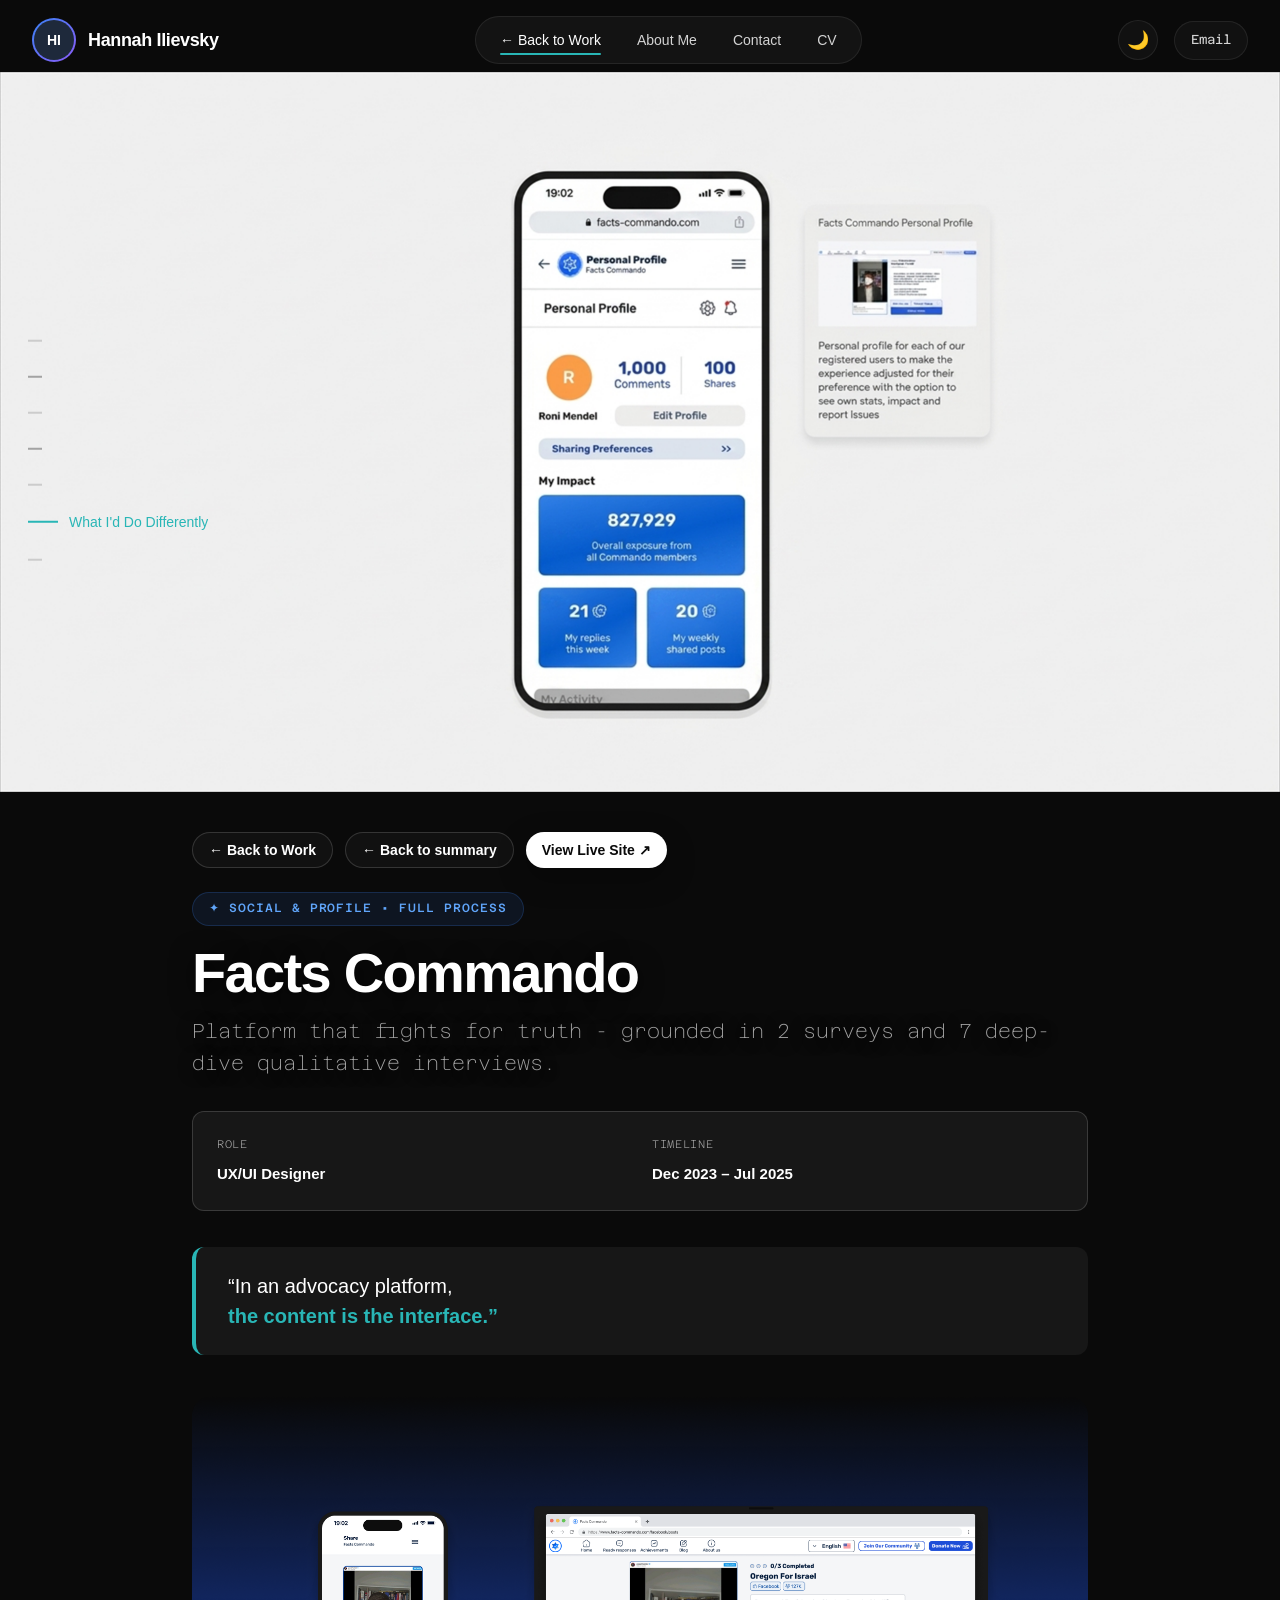
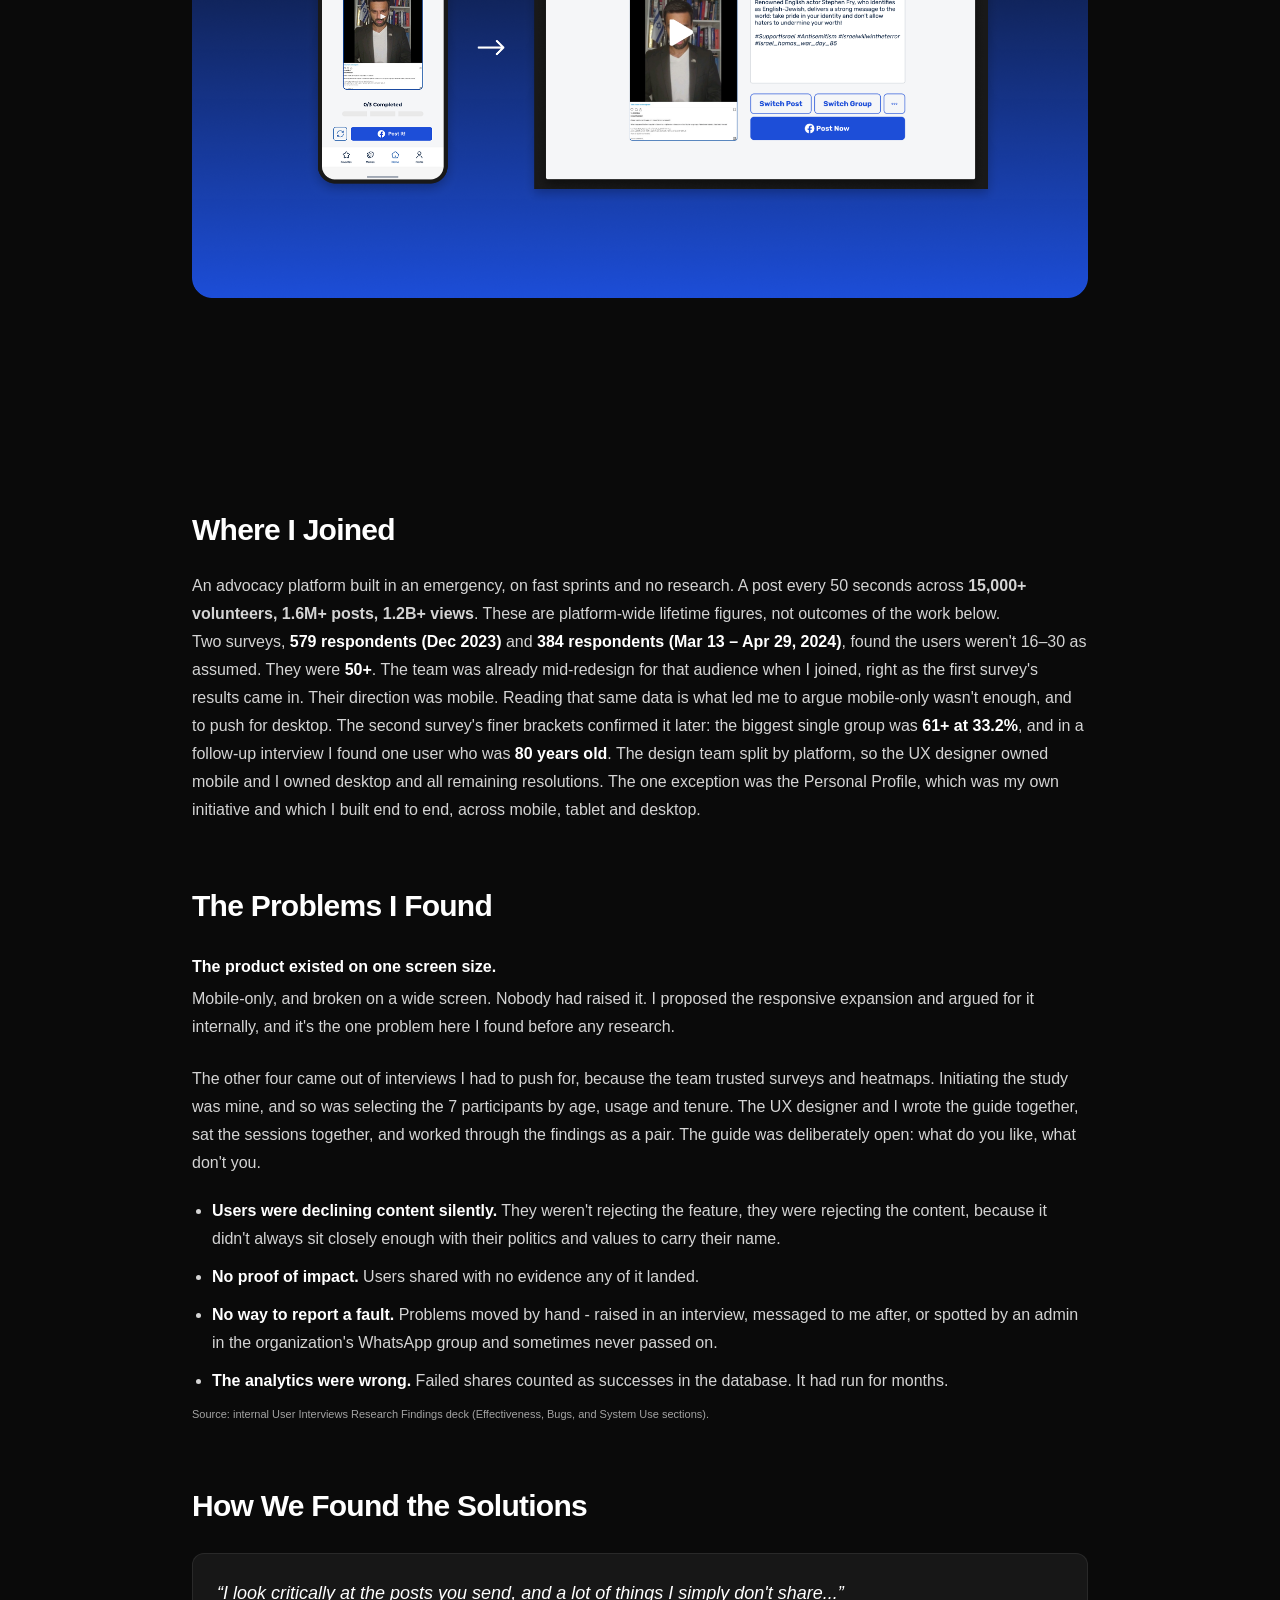
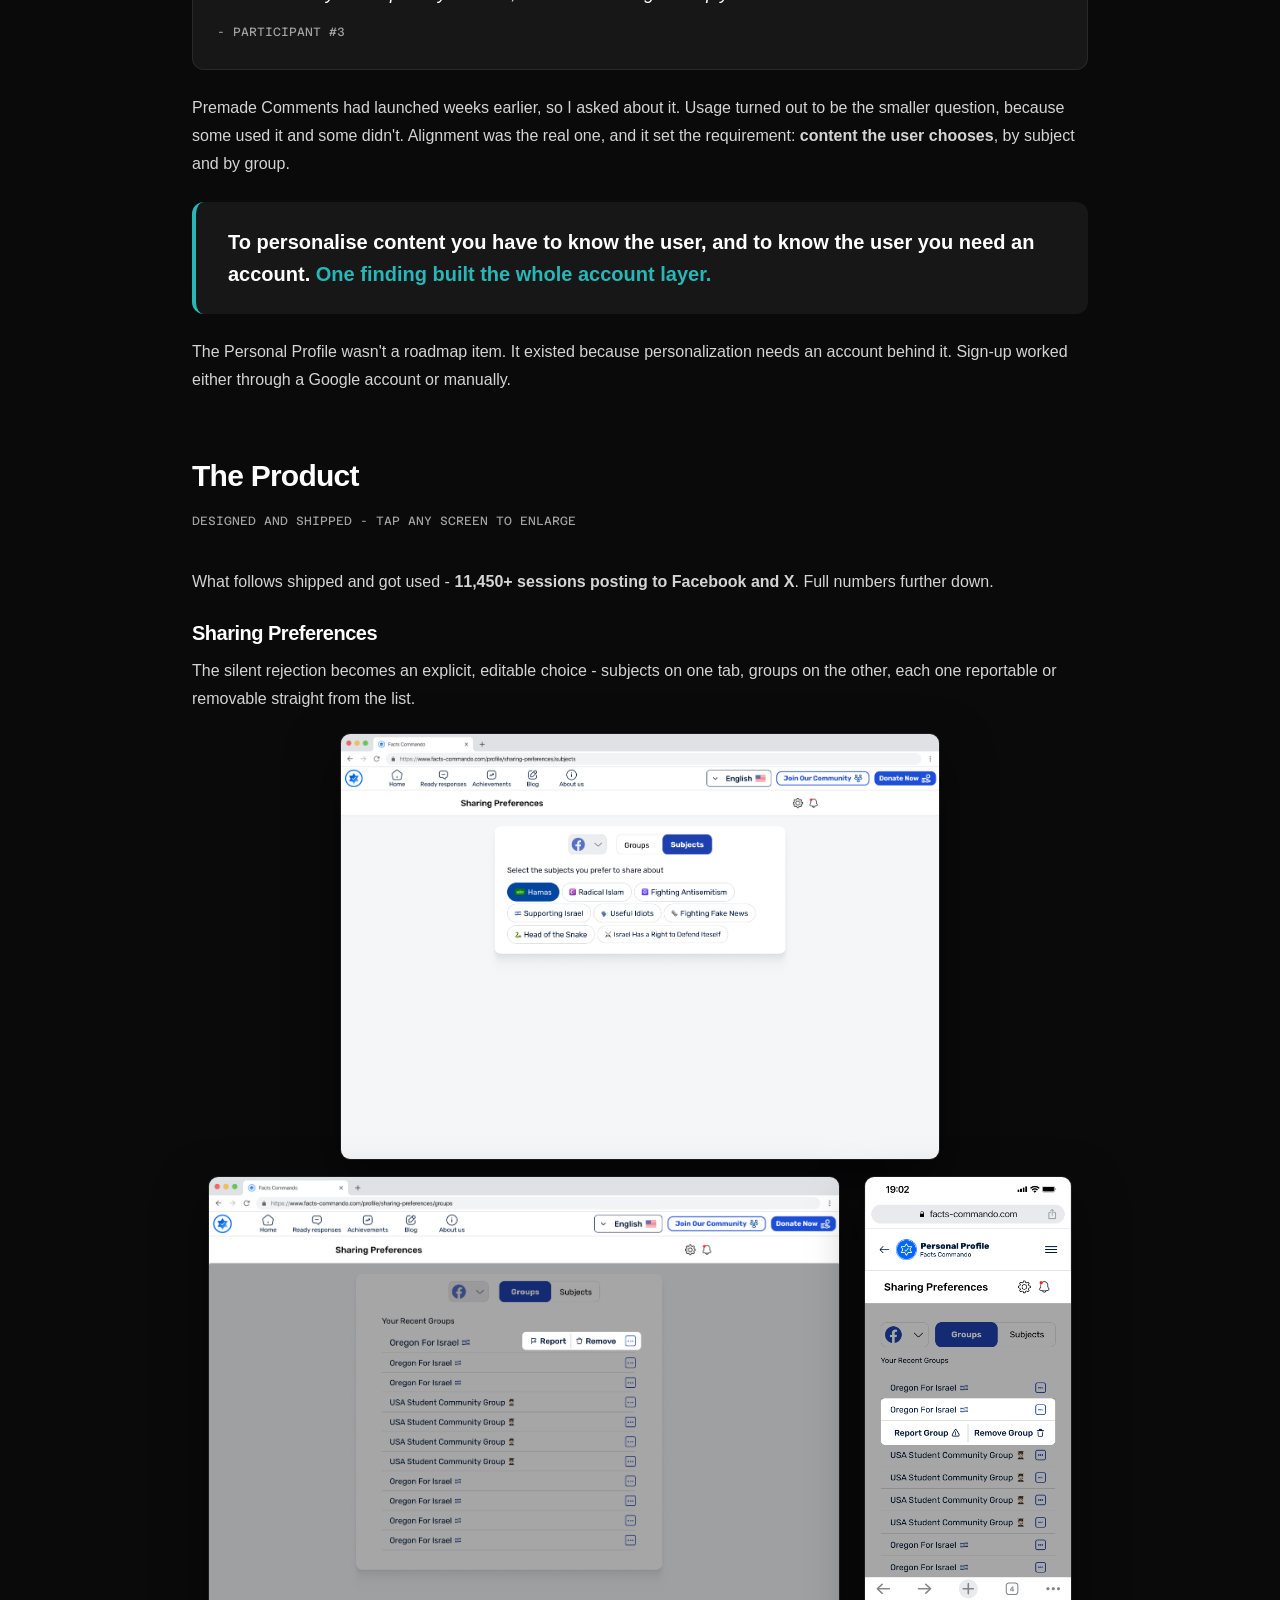
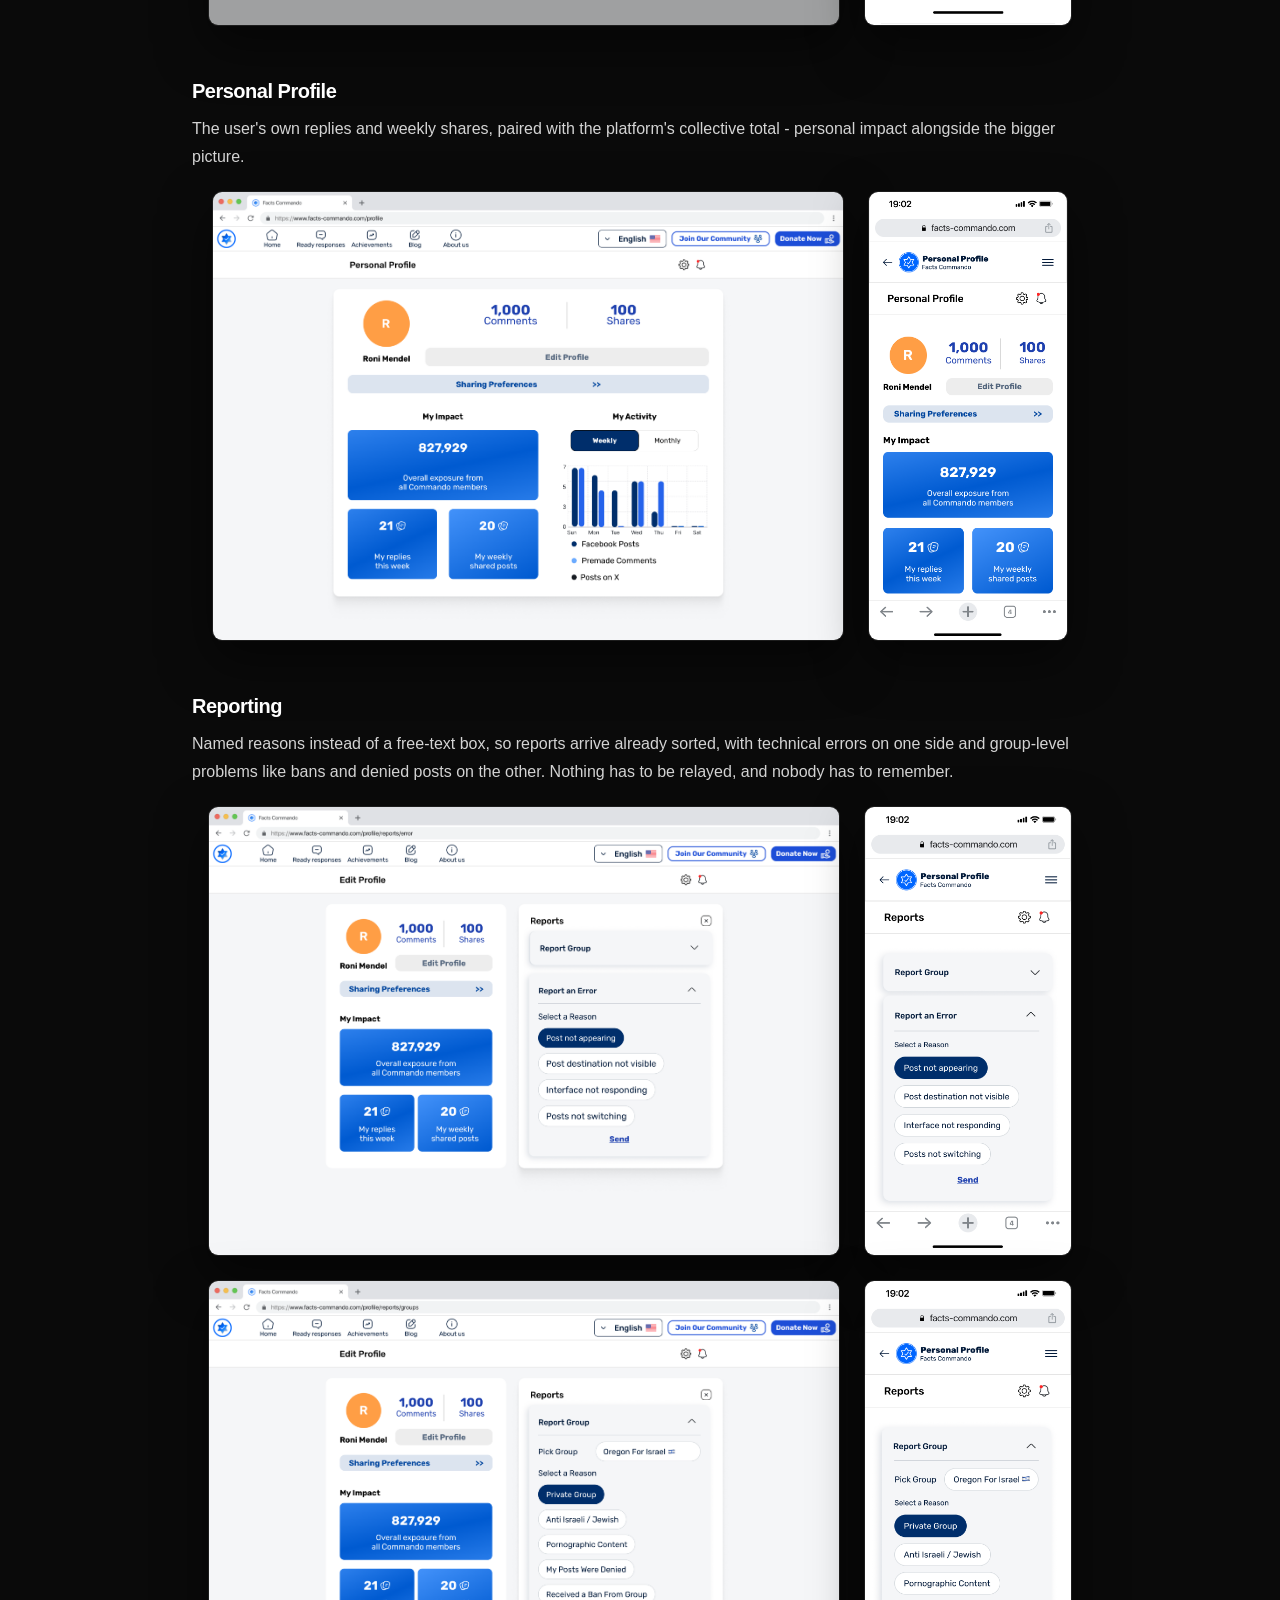
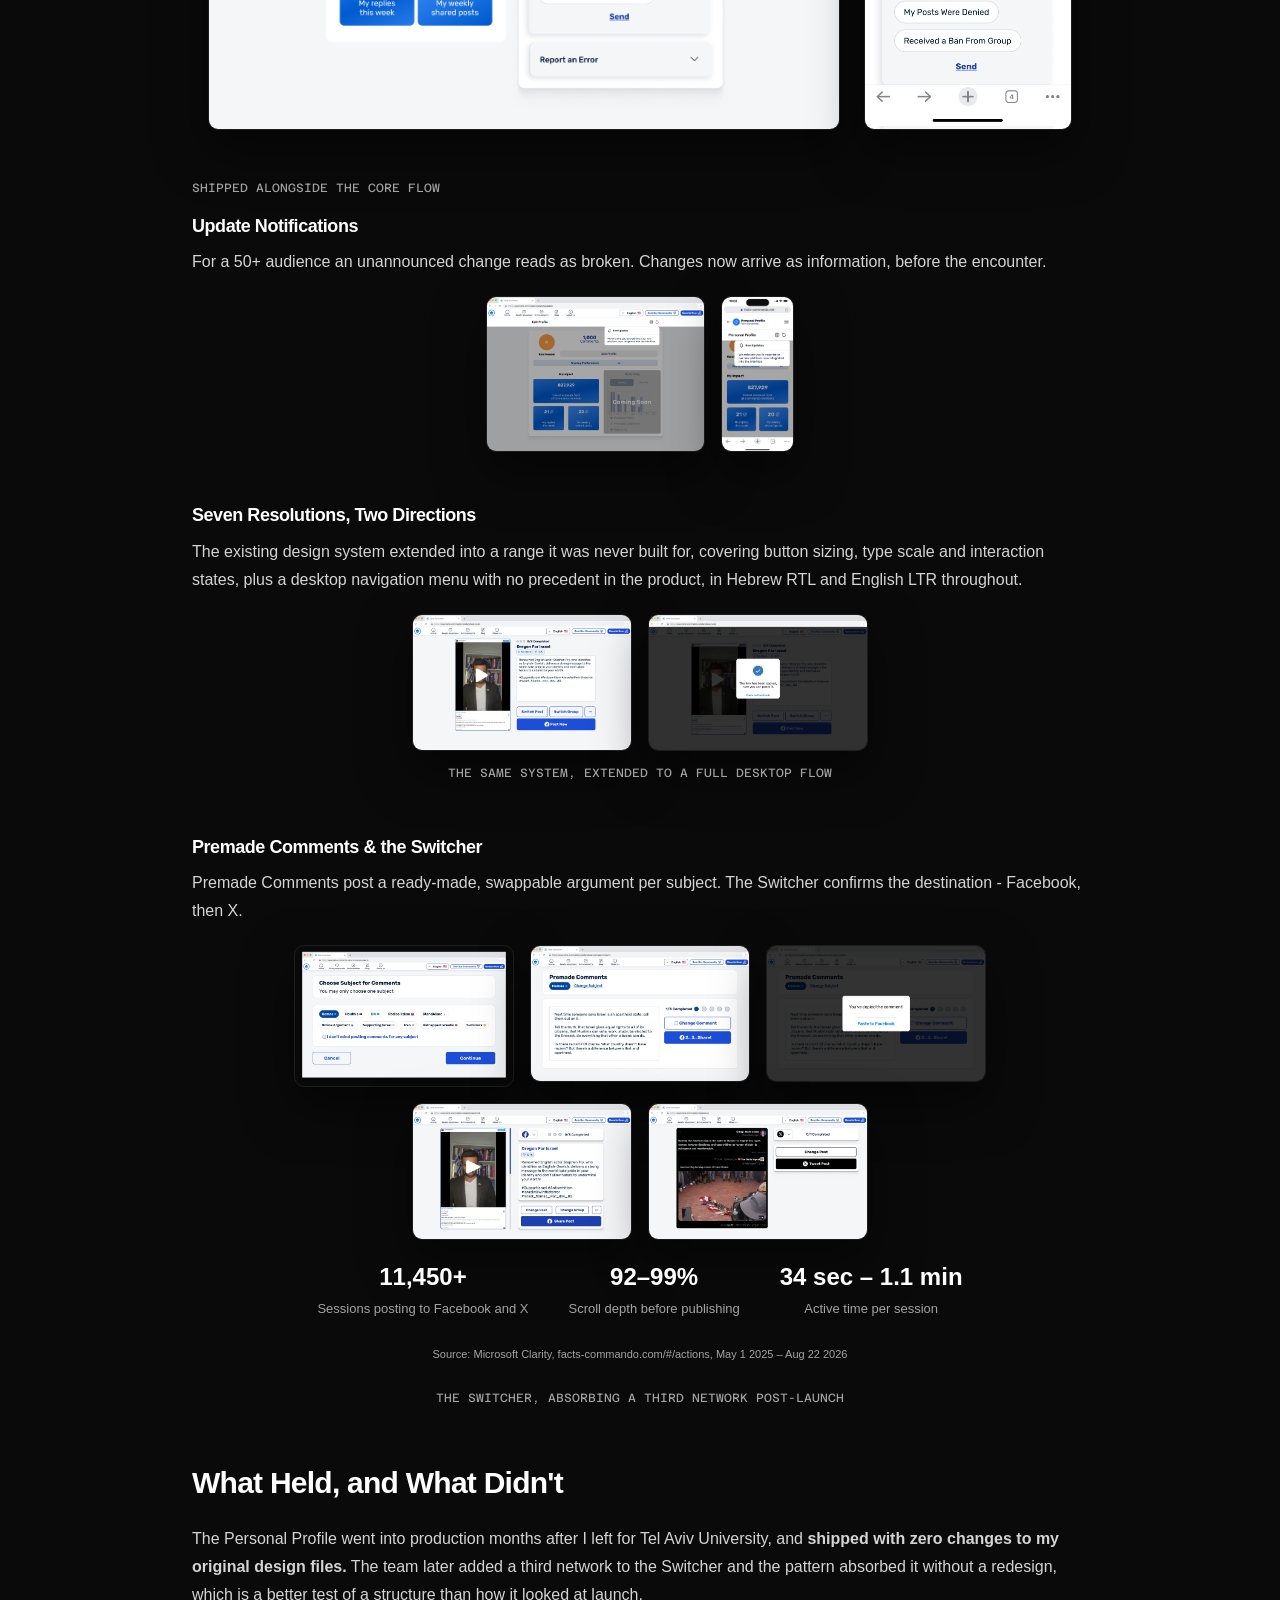
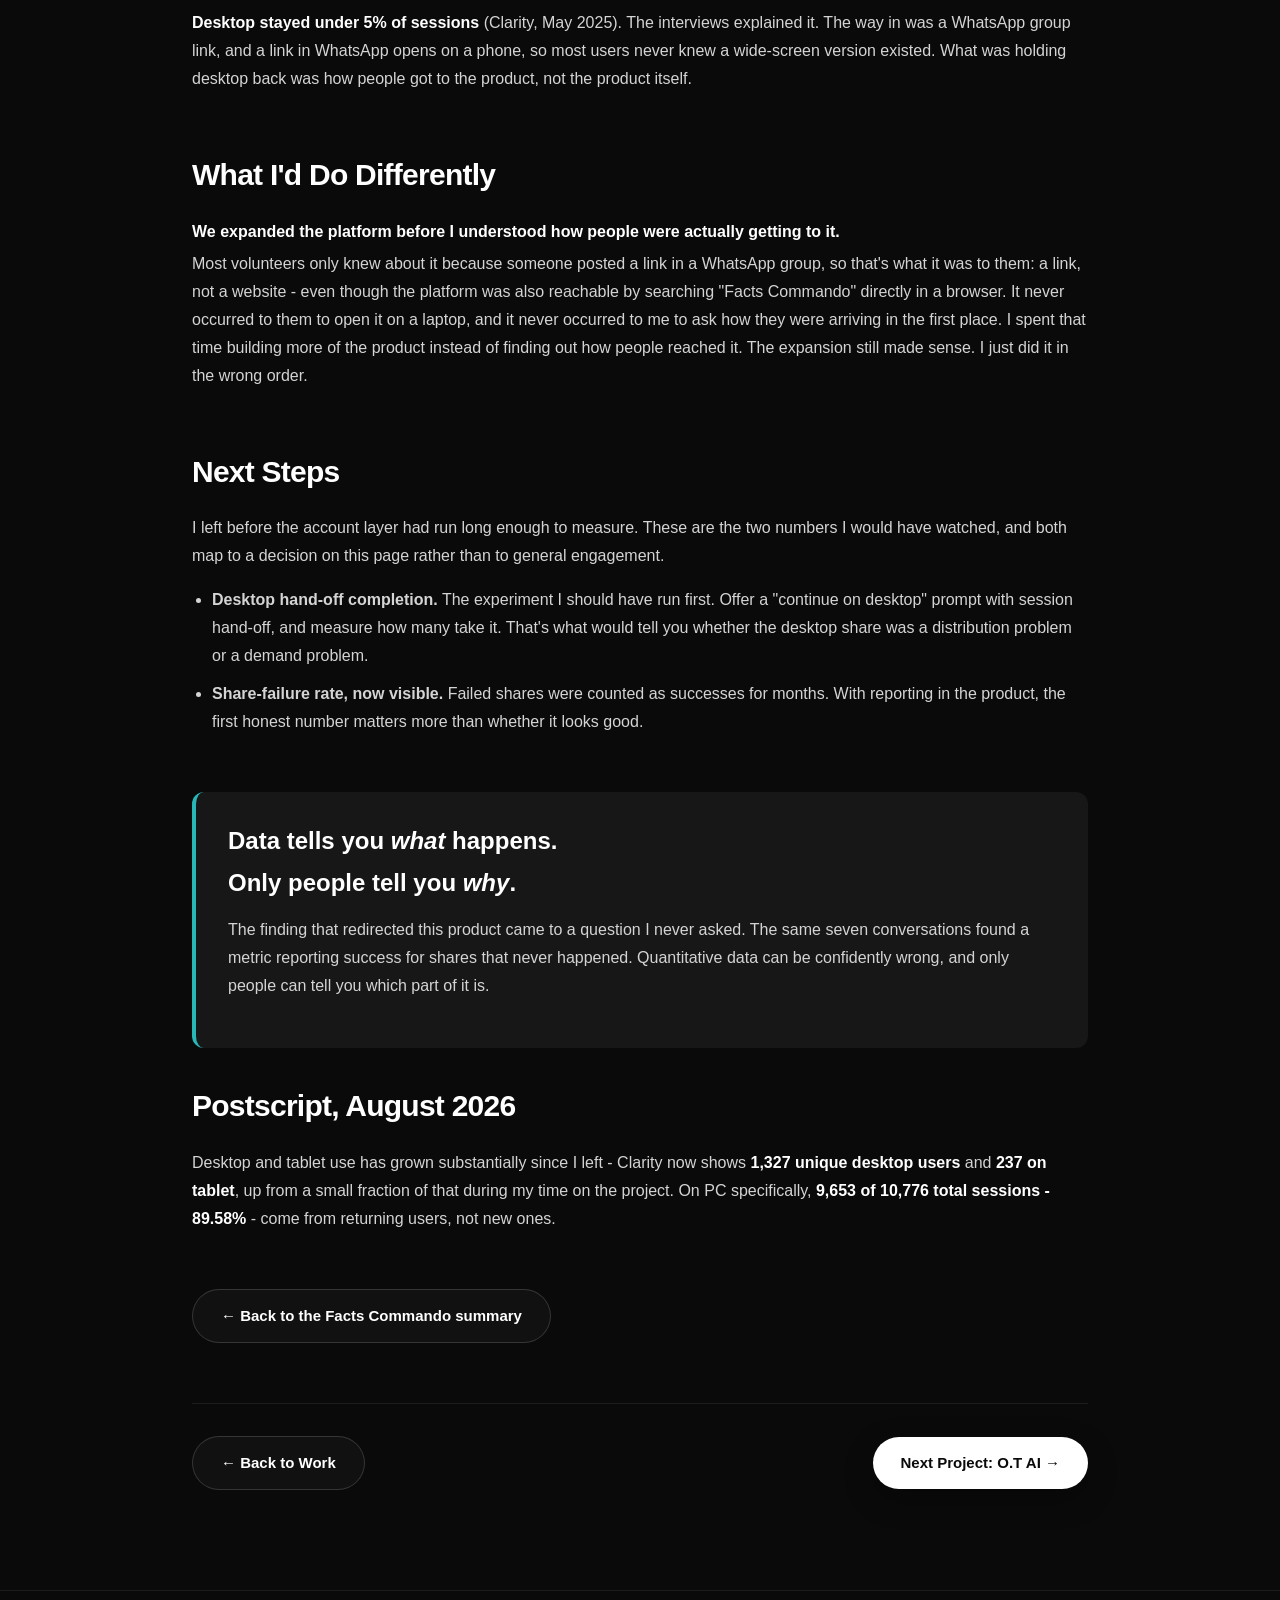
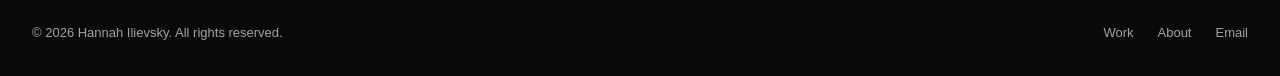
==== commit f6d19937: "Full process pages: deep links land on the section heading Links from the summary's key decisions (e" ====
--- a/facts-commando-process.html
+++ b/facts-commando-process.html
@@ -446,5 +446,33 @@
  }
 })();
 </script>
+<script>
+/* Deep links (#s3 etc.) from the summary page: the browser jumps before the
+   screenshots above the section have loaded, so the target drifts down.
+   Jump again once everything has loaded, unless the visitor already scrolled. */
+(function(){
+ if(!location.hash)return;
+ var moved=false;
+ ['wheel','touchmove','keydown'].forEach(function(t){
+  window.addEventListener(t,function(){moved=true;},{once:true,passive:true});});
+ window.addEventListener('load',function(){
+  if(moved)return;
+  var el=document.getElementById(decodeURIComponent(location.hash.slice(1)));
+  if(!el)return;
+  function go(){
+   if(moved)return;
+   el.scrollIntoView({behavior:'instant',block:'start'});
+   /* on phones the sticky contents bar sits under the nav: keep the heading clear of both */
+   var cover=0;['.navbar-wrapper','.toc:not(.rail)'].forEach(function(q){
+    var n=document.querySelector(q);if(n)cover=Math.max(cover,n.getBoundingClientRect().bottom);});
+   var gap=el.getBoundingClientRect().top-(cover+16);
+   if(gap<0)window.scrollBy({top:gap,behavior:'instant'});
+  }
+  /* the contents nav turns into the side rail once scrolled past, which shifts
+     the page; jump again after it has settled */
+  go();setTimeout(go,350);
+ });
+})();
+</script>
 </body>
 </html>
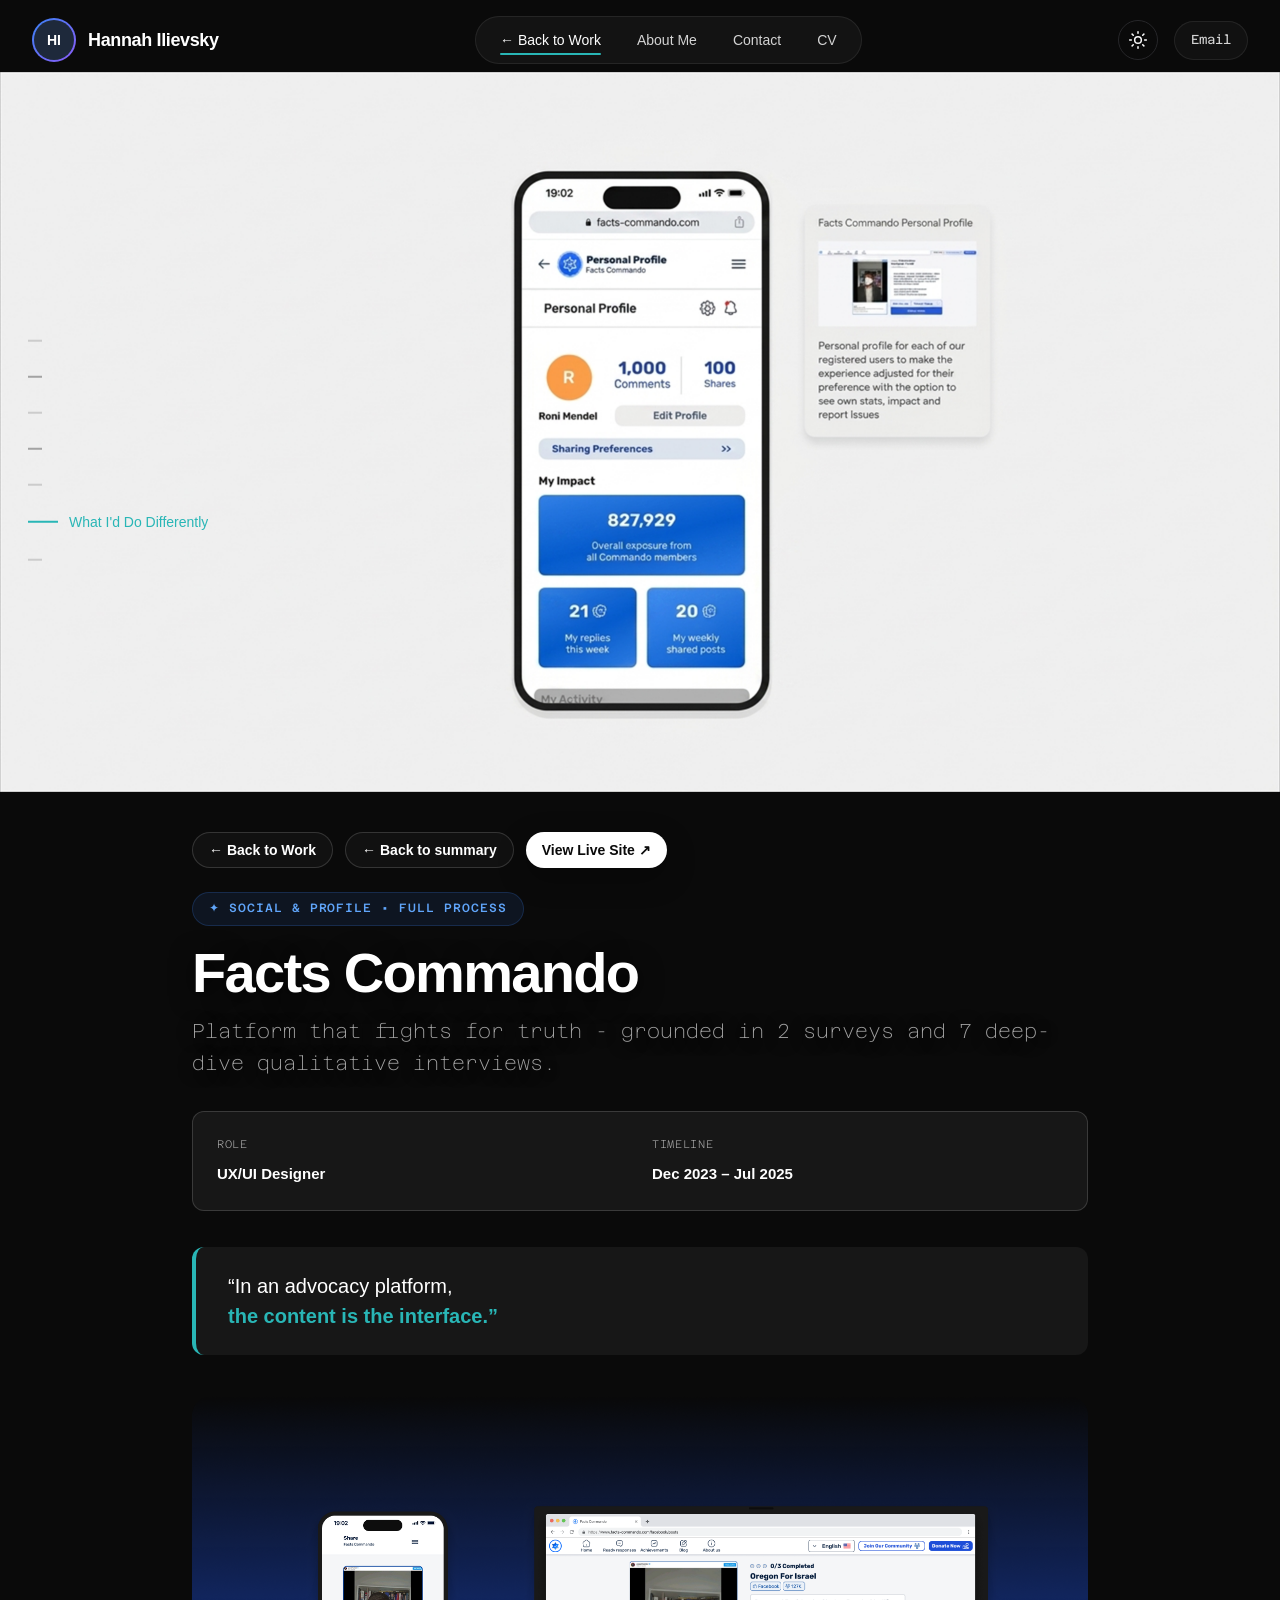
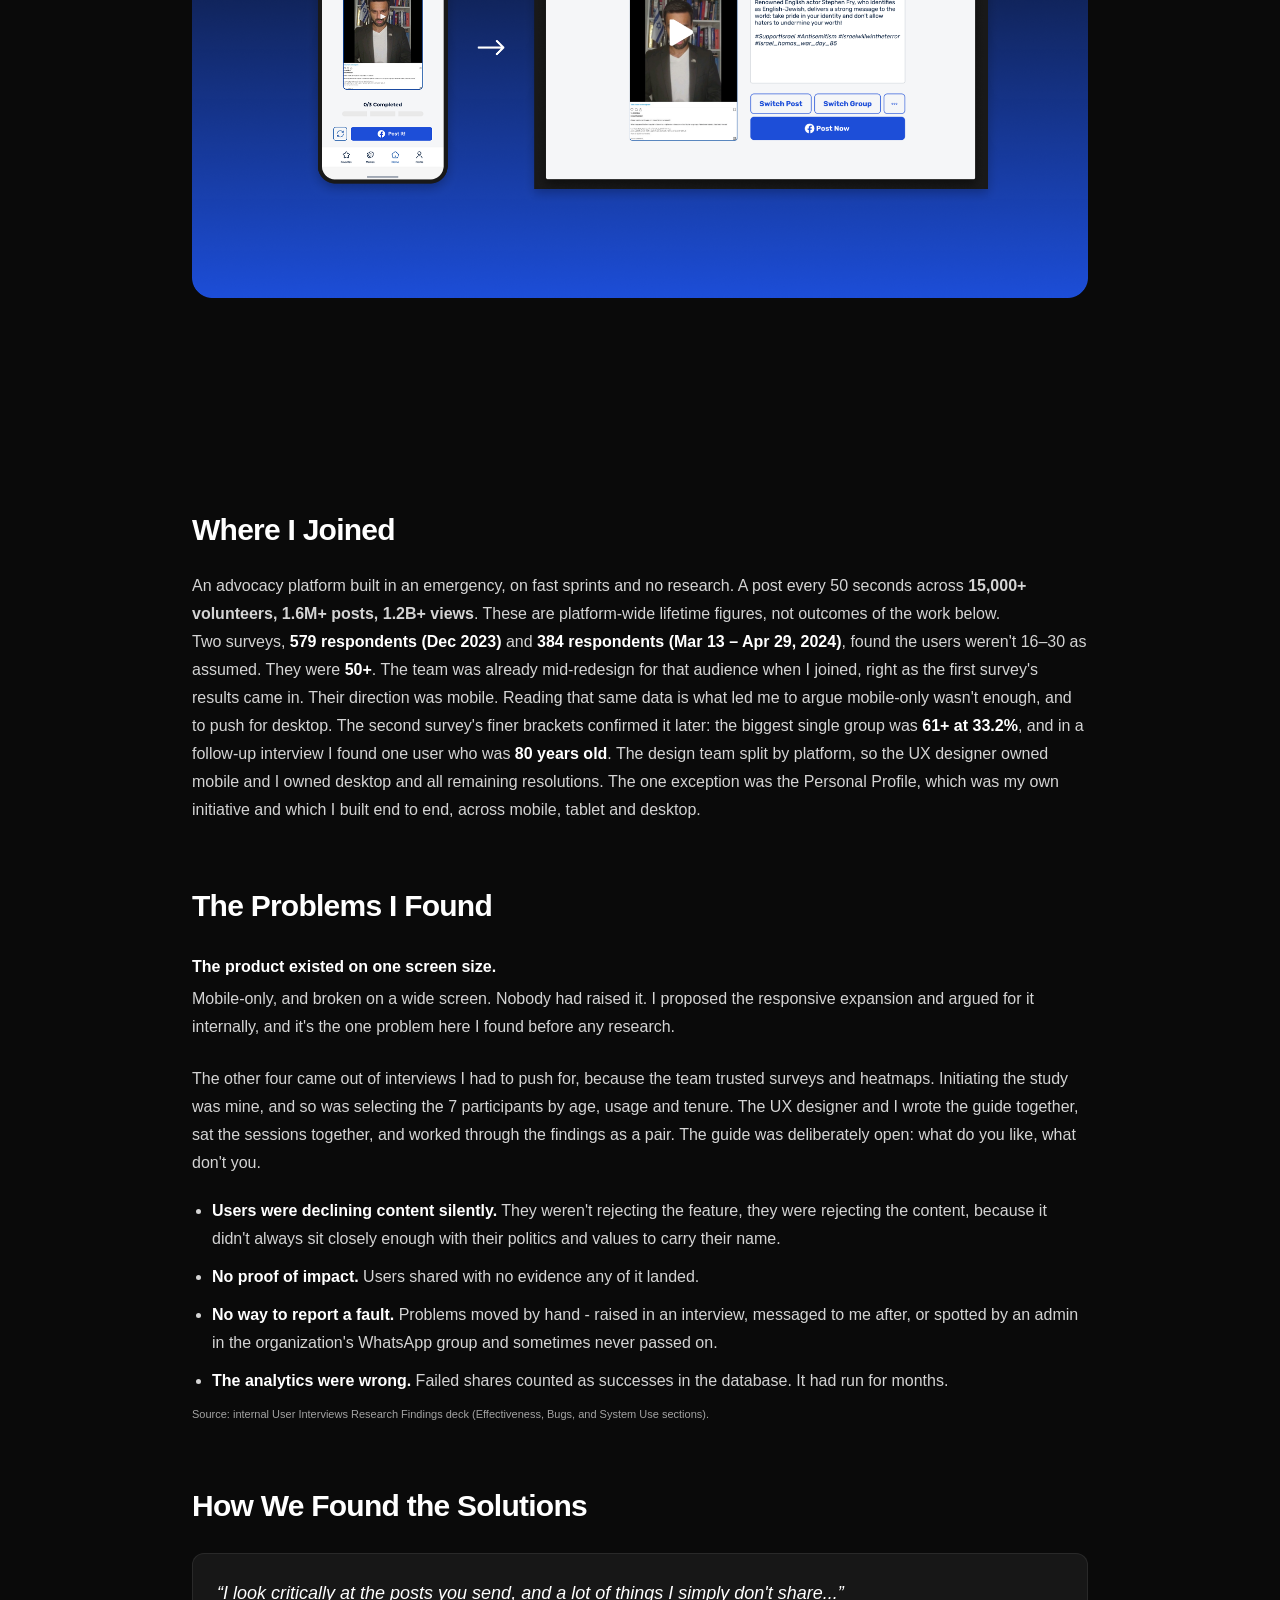
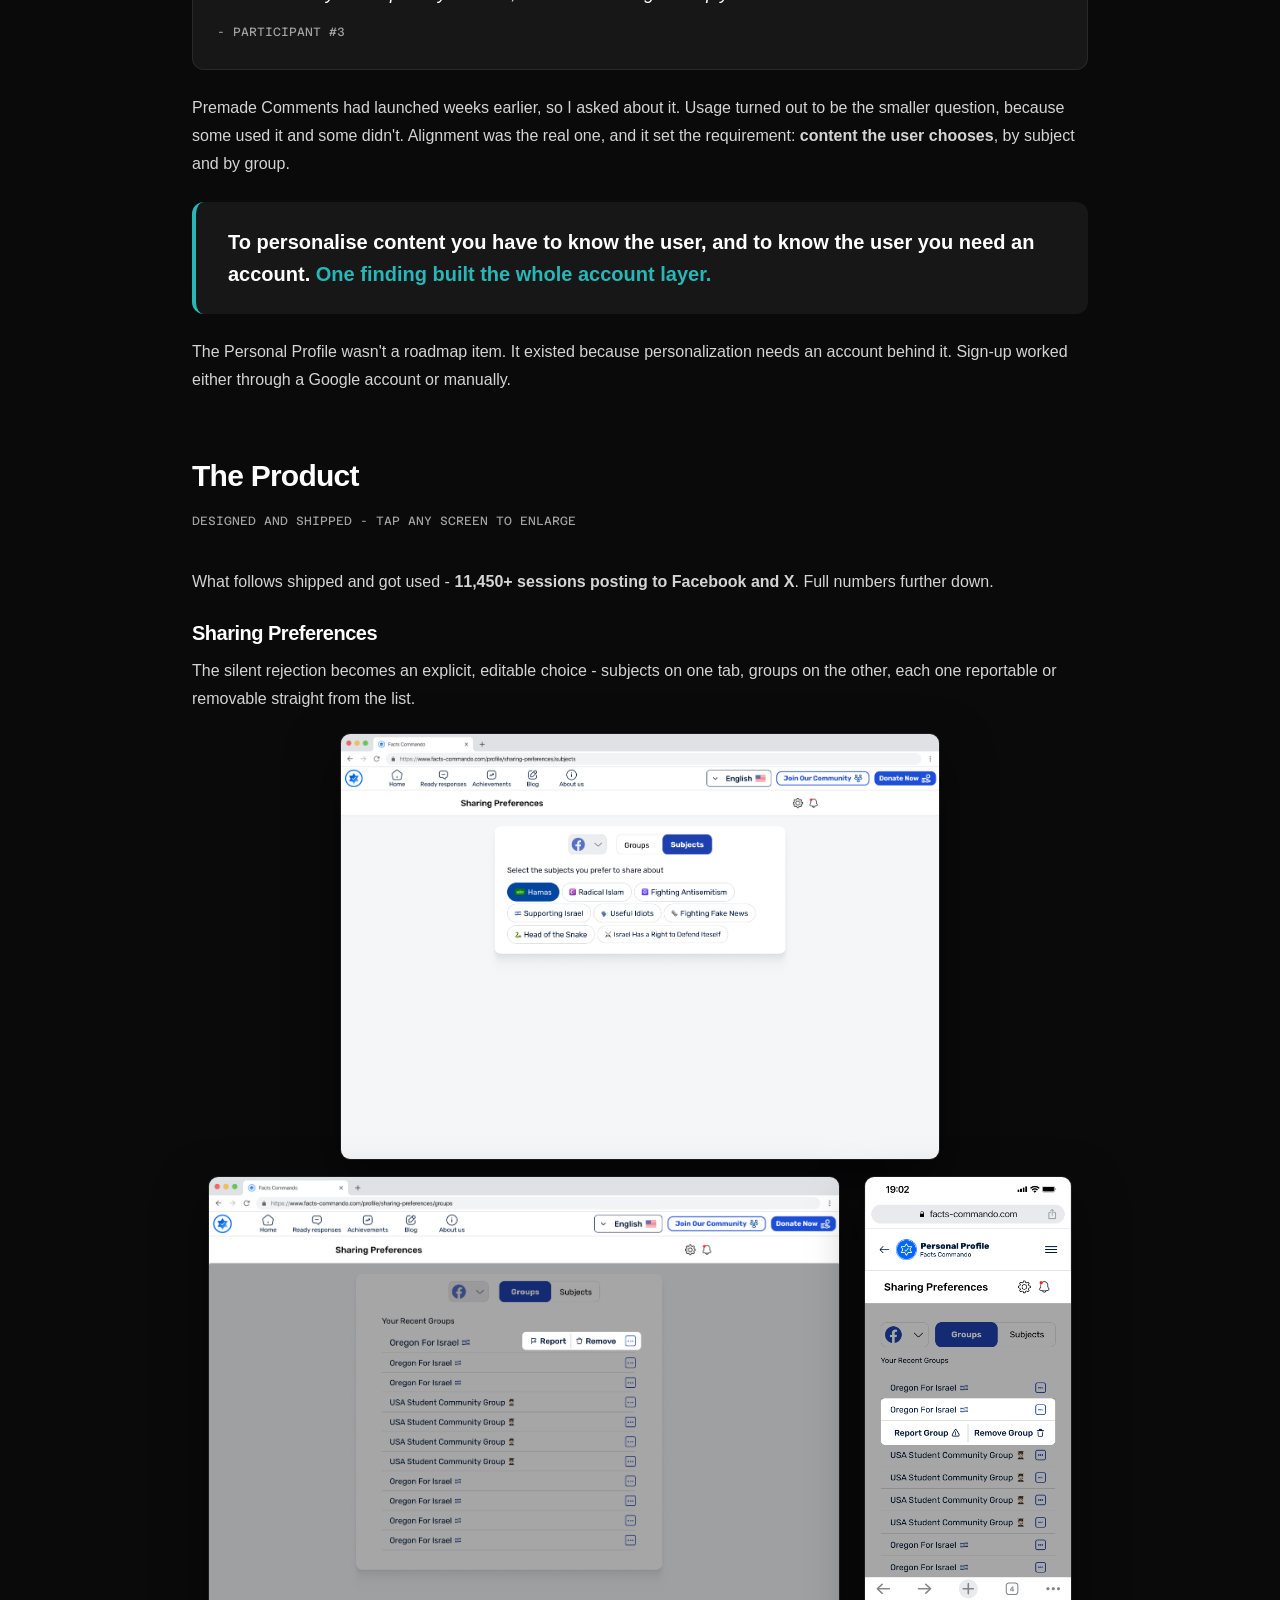
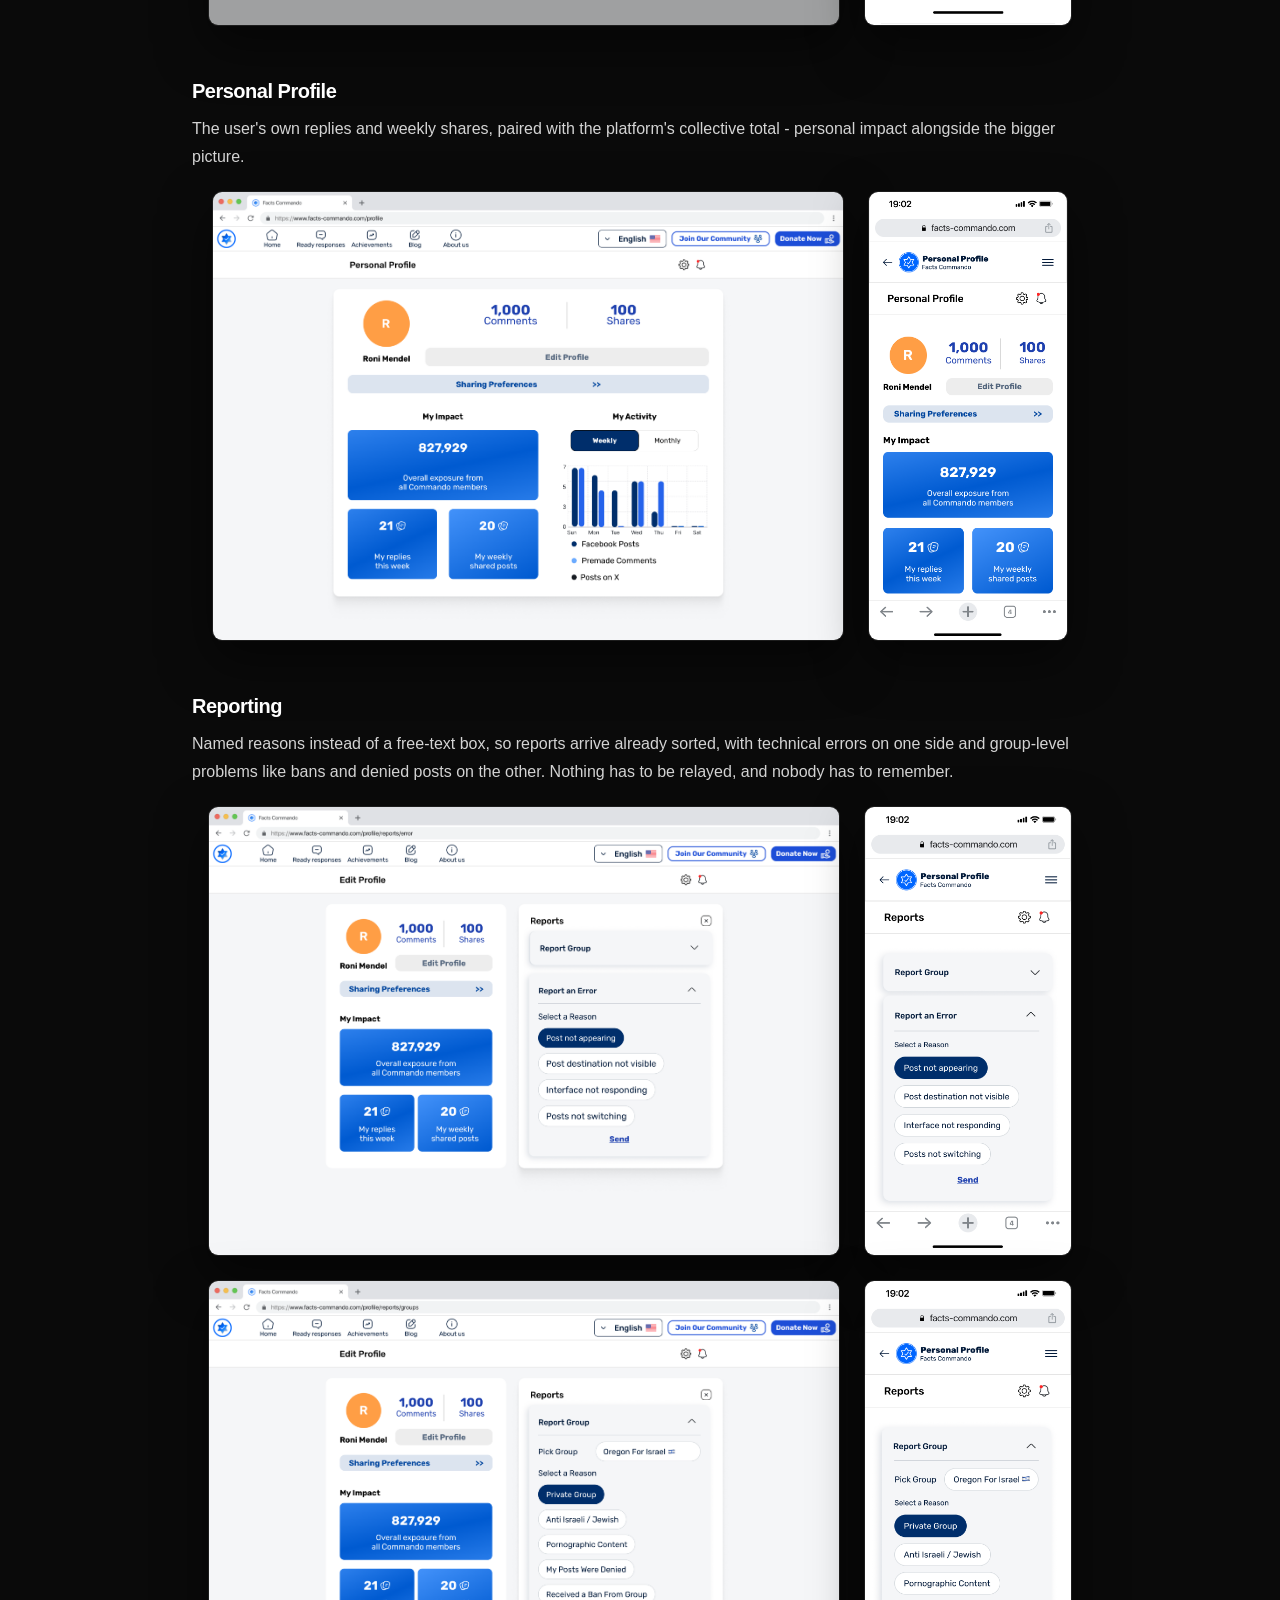
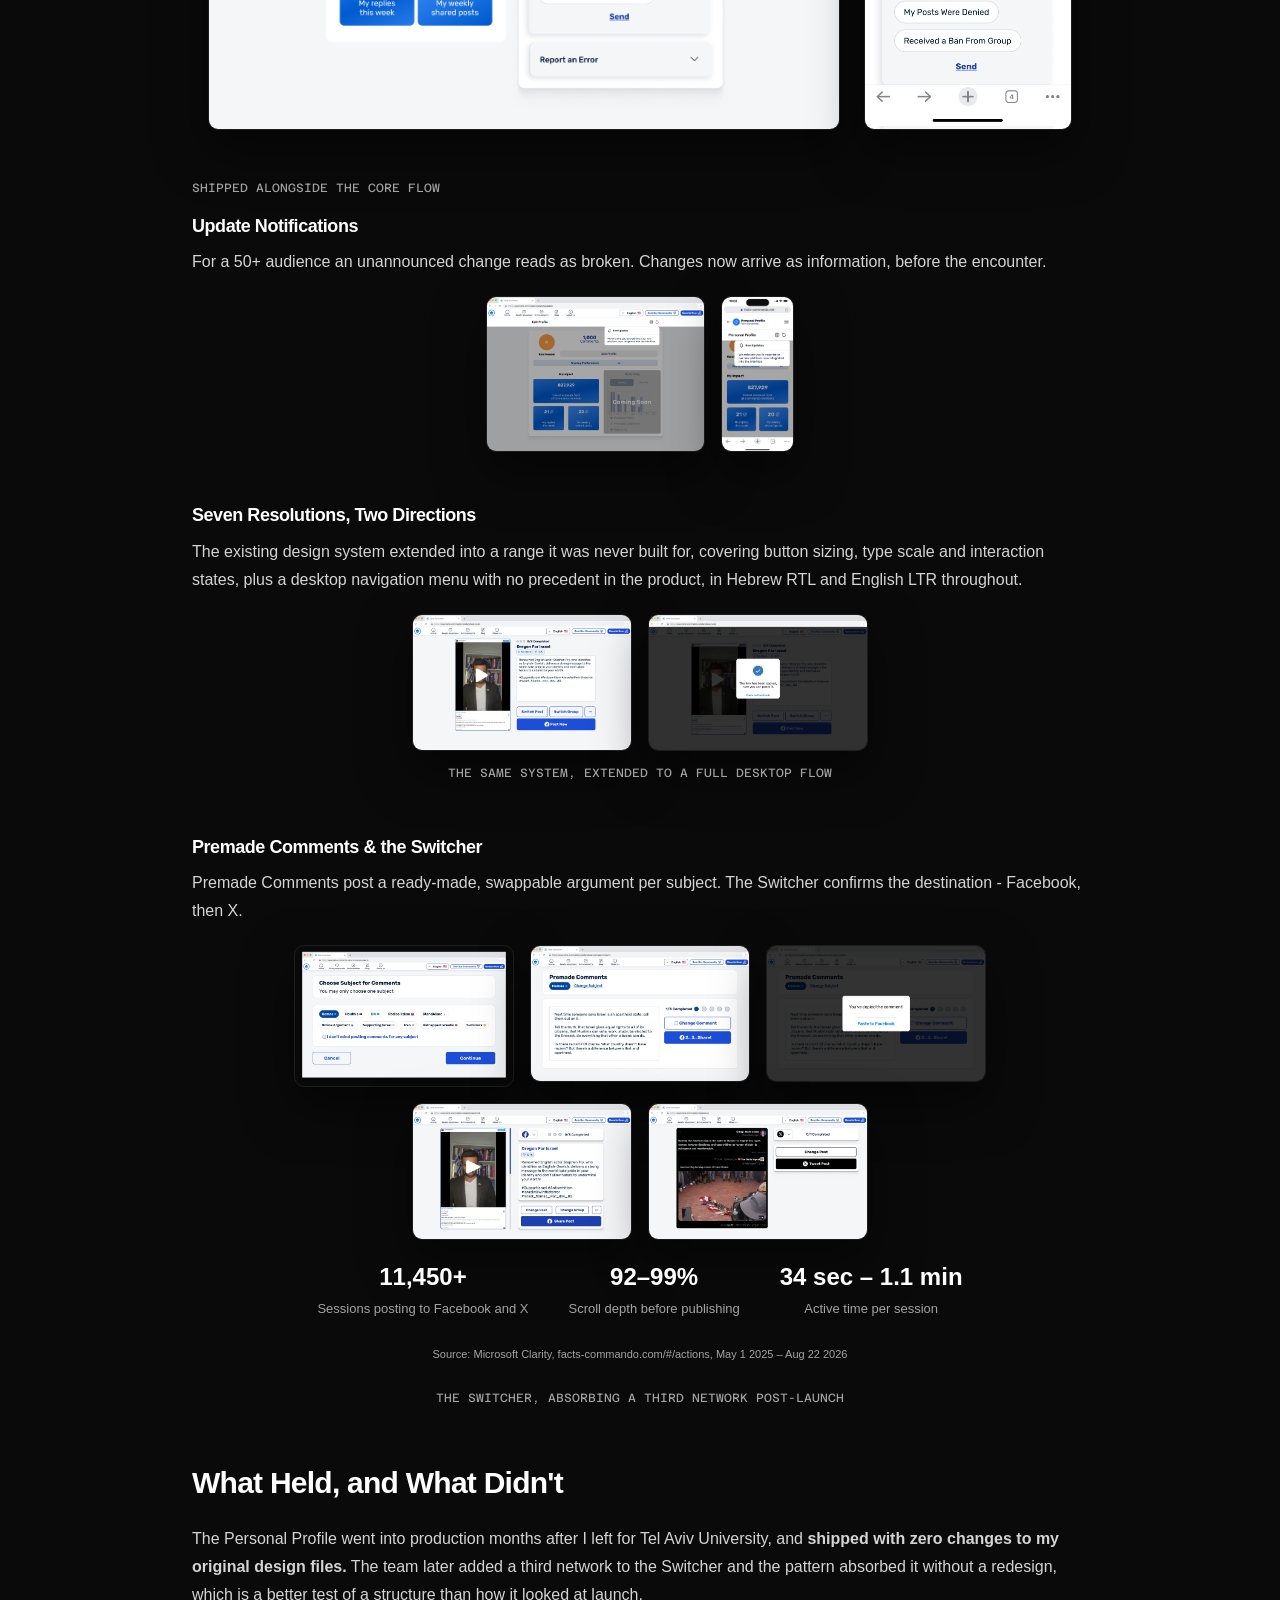
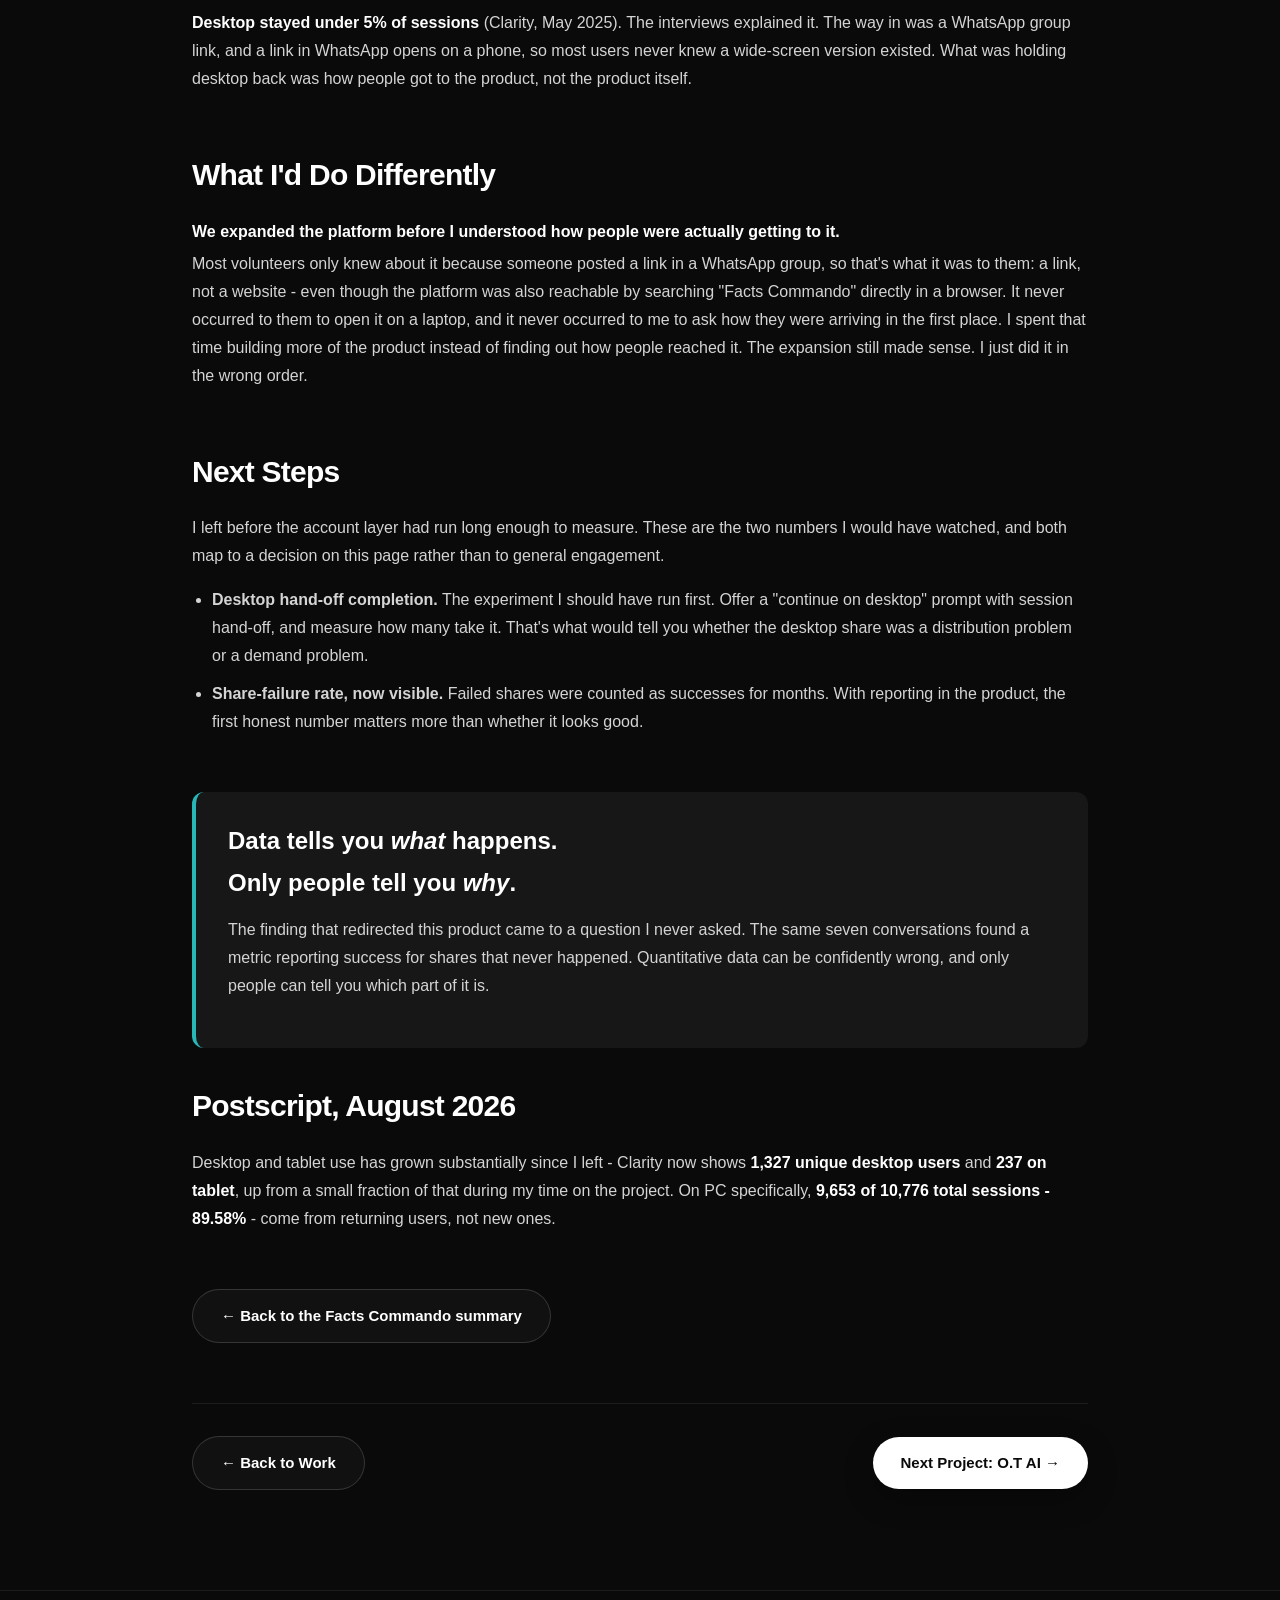
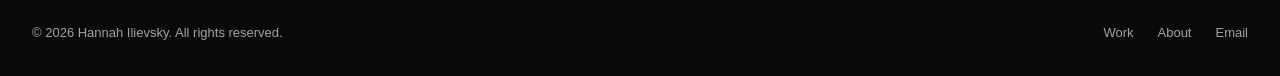
==== commit ff4d0f88: "v2 PR 1: sun/moon line-icon theme toggle Replaces the emoji in the nav's #theme-toggle with inline S" ====
--- a/facts-commando-process.html
+++ b/facts-commando-process.html
@@ -58,8 +58,9 @@
         </div>
 
         <div class="nav-actions">
-          <button class="btn-icon theme-toggle-btn" id="theme-toggle" title="Toggle Theme" aria-label="Toggle Theme">
-            <span id="theme-icon">🌙</span>
+          <button class="theme-toggle-btn" id="theme-toggle" type="button" aria-label="Switch to light mode" title="Switch to light mode">
+            <svg class="theme-icon theme-icon--sun" width="20" height="20" viewBox="0 0 24 24" fill="none" stroke="currentColor" stroke-width="1.5" stroke-linecap="round" stroke-linejoin="round" aria-hidden="true" focusable="false"><circle cx="12" cy="12" r="4"/><path d="M12 2v2M12 20v2M4.93 4.93l1.41 1.41M17.66 17.66l1.41 1.41M2 12h2M20 12h2M6.34 17.66l-1.41 1.41M19.07 4.93l-1.41 1.41"/></svg>
+            <svg class="theme-icon theme-icon--moon" width="20" height="20" viewBox="0 0 24 24" fill="none" stroke="currentColor" stroke-width="1.5" stroke-linecap="round" stroke-linejoin="round" aria-hidden="true" focusable="false"><path d="M12 3a6 6 0 0 0 9 9 9 9 0 1 1-9-9Z"/></svg>
           </button>
           <a href="mailto:ilievskyhannah@gmail.com" class="social-btn" style="padding:8px 16px;">
             <span>Email</span>
@@ -214,7 +215,7 @@
             <img class="zoomable h-match-sm" data-group="update-notifications" data-cap="The same notification on mobile." src="./case-images/mobile_Updates.png?v=2x" alt="Update notification, mobile" style="display:block; border-radius:10px; border:1px solid var(--border-subtle); box-shadow:var(--shadow-lg);">
           </div>
 
-          <h3 style="font-family: var(--font-heading); font-size: 18px; letter-spacing: -0.025em; font-weight: 600; color: var(--text-primary); margin: 0 0 6px;">Seven Resolutions, Two Directions</h3>
+          <h3 id="desktop" style="font-family: var(--font-heading); font-size: 18px; letter-spacing: -0.025em; font-weight: 600; color: var(--text-primary); margin: 0 0 6px;">Seven Resolutions, Two Directions</h3>
           <p style="margin-bottom: 20px;">The existing design system extended into a range it was never built for, covering button sizing, type scale and interaction states, plus a desktop navigation menu with no precedent in the product, in Hebrew RTL and English LTR throughout.</p>
           <div style="display:flex; flex-wrap:wrap; justify-content:center; align-items:flex-start; gap:16px; margin-bottom:12px;">
             <img class="zoomable" data-group="seven-resolutions" data-cap="Desktop, one of seven resolutions." src="./case-images/Flow_Mockup.png?v=2x" alt="Sharing flow, desktop" style="max-width:220px; width:100%; display:block; border-radius:10px; border:1px solid var(--border-subtle); box-shadow:var(--shadow-lg);">
--- a/styles.css
+++ b/styles.css
@@ -53,6 +53,19 @@
 
   --transition-fast: 0.15s cubic-bezier(0.4, 0, 0.2, 1);
   --transition-normal: 0.25s cubic-bezier(0.4, 0, 0.2, 1);
+
+  /* v2 case study tokens (handoff 07 §1, Figma "Theme" collection) - Dark */
+  --background: #09090b;
+  --card: #111113;
+  --muted: #18181b;
+  --foreground: #fafafa;
+  --muted-foreground: #a1a1aa;
+  --border: #27272a;
+  --primary: #fafafa;
+  --primary-foreground: #18181b;
+  --brand: #7c9bff;
+  --brand-muted: rgb(124 155 255 / 0.12);
+  --accent: var(--accent-primary); /* the site's existing teal, #29B6B6 */
 }
 
 [data-theme="light"] {
@@ -76,6 +89,19 @@
 
   --border-subtle: rgba(0, 0, 0, 0.08);
   --border-medium: rgba(0, 0, 0, 0.15);
+
+  /* v2 case study tokens - Light (warm paper) */
+  --background: #F3F0EB;
+  --card: #FBFAF8;
+  --muted: #ECE8E2;
+  --foreground: #1C1B19;
+  --muted-foreground: #6B6760;
+  --border: #E2DDD5;
+  --primary: #1C1B19;
+  --primary-foreground: #FBFAF8;
+  --brand: #3B5BDB;
+  --brand-muted: rgb(59 91 219 / 0.10);
+  --accent: #0F7F7F; /* darker teal, passes WCAG AA on the light surfaces */
 }
 
 /* --- Base & Reset --- */
@@ -271,8 +297,36 @@
   transform: translateY(-2px);
 }
 
+/* Theme toggle: shows the mode it switches to - the sun in dark mode, the moon in light */
 .theme-toggle-btn {
-  font-size: 18px;
+  position: relative;
+  flex: none;
+  width: 40px;
+  height: 40px;
+  padding: 0;
+  display: inline-grid;
+  place-items: center;
+  border-radius: var(--radius-full);
+  border: 1px solid var(--border);
+  background: transparent;
+  color: var(--foreground);
+  cursor: pointer;
+  transition: background-color 150ms ease;
+}
+.theme-toggle-btn:hover { background: var(--muted); }
+.theme-toggle-btn:focus-visible { outline: 2px solid var(--accent); outline-offset: 2px; }
+.theme-icon {
+  grid-area: 1 / 1;
+  width: 20px;
+  height: 20px;
+  transition: opacity 150ms ease, transform 150ms ease;
+}
+.theme-icon * { vector-effect: non-scaling-stroke; } /* a true 1.5px line at 20px */
+.theme-icon--moon { opacity: 0; transform: rotate(-90deg) scale(0.8); }
+[data-theme="light"] .theme-icon--sun { opacity: 0; transform: rotate(90deg) scale(0.8); }
+[data-theme="light"] .theme-icon--moon { opacity: 1; transform: none; }
+@media (prefers-reduced-motion: reduce) {
+  .theme-icon, .theme-toggle-btn { transition: none; }
 }
 
 .nav-toggle {
@@ -1776,3 +1830,176 @@
   .cs-lead { font-size: 18px; }
   .cs-results { padding: 20px; }
 }
+
+/* ==========================================================================
+   v2 CASE STUDY COMPONENTS (handoff 07 §2-§5)
+   Shared by the three summary pages. Prefixed v2- so nothing here touches
+   the current pages or the Full process pages. Breakpoint: 640px.
+   ========================================================================== */
+
+/* --- Page layout (handoff 07 §3) --- */
+.v2-page { background: var(--background); color: var(--foreground); padding: 64px 0 96px; }
+.v2-container { width: min(1024px, 100% - 48px); margin-inline: auto; }
+.v2-sections { display: grid; gap: 64px; }
+.v2-section { display: grid; gap: 24px; }
+.v2-intro { display: grid; gap: 16px; }
+
+/* --- Breadcrumb (desktop only) --- */
+.v2-breadcrumb { display: flex; align-items: center; gap: 8px; margin-bottom: 16px; font: 500 14px/20px var(--font-sans); color: var(--muted-foreground); }
+.v2-breadcrumb a { color: var(--muted-foreground); transition: color var(--transition-fast); }
+.v2-breadcrumb a:hover, .v2-breadcrumb a:focus-visible { color: var(--foreground); }
+.v2-breadcrumb [aria-current] { color: var(--foreground); }
+
+/* --- Hero panel: transparent PNG on a --card panel.
+   Give the mobile <source> its own width/height so the panel has no gap. --- */
+.v2-hero { background: var(--card); border: 1px solid var(--border); border-radius: 12px; overflow: hidden; }
+.v2-hero img { display: block; width: 100%; height: auto; }
+/* one <picture> per theme; the manual toggle sets data-theme, so no prefers-color-scheme */
+.v2-hero__light { display: none; }
+[data-theme="light"] .v2-hero__light { display: block; }
+[data-theme="light"] .v2-hero__dark { display: none; }
+
+/* --- Type roles --- */
+.v2-title { font: 700 48px/48px var(--font-sans); letter-spacing: -0.02em; color: var(--foreground); }
+.v2-lead { font: 300 18px/30px var(--font-mono); color: var(--muted-foreground); }
+.v2-h2 { font: 700 24px/32px var(--font-sans); letter-spacing: -0.015em; color: var(--foreground); }
+.v2-body { font: 400 15px/24px var(--font-sans); color: var(--muted-foreground); max-width: 720px; }
+
+/* no orphan words */
+.v2-title, .v2-lead, .v2-h2, .v2-decision__title, .v2-lesson__title { text-wrap: balance; }
+.v2-body, .v2-note__text, .v2-fc dd, .v2-lesson p { text-wrap: pretty; }
+
+/* --- Badge --- */
+.v2-badges { display: flex; flex-wrap: wrap; gap: 8px; }
+.v2-badge {
+  display: inline-flex; align-items: center; white-space: nowrap;
+  font: 400 12px/16px var(--font-mono); text-transform: uppercase; letter-spacing: 0.08em;
+  padding: 2px 10px; border-radius: 6px;
+  border: 1px solid var(--border); color: var(--foreground); background: transparent;
+}
+.v2-badge--brand { background: var(--brand-muted); color: var(--brand); border-color: transparent; }
+
+/* --- Button --- */
+.v2-btn {
+  display: inline-flex; align-items: center; justify-content: center; gap: 8px;
+  font: 500 14px/20px var(--font-sans); padding: 10px 16px; border-radius: 8px;
+  border: 1px solid transparent; text-decoration: none;
+  transition: background-color var(--transition-fast), opacity var(--transition-fast), border-color var(--transition-fast);
+}
+.v2-btn--primary { background: var(--primary); color: var(--primary-foreground); }
+.v2-btn--primary:hover { opacity: 0.88; }
+.v2-btn--outline { background: transparent; border-color: var(--foreground); color: var(--foreground); }
+.v2-btn--outline:hover { background: var(--muted); }
+.v2-btn:focus-visible { outline: 2px solid var(--accent); outline-offset: 2px; }
+.v2-actions { display: flex; flex-wrap: wrap; gap: 12px; padding-top: 32px; border-top: 1px solid var(--border); }
+
+/* --- Meta row --- */
+.v2-meta {
+  display: grid; grid-template-columns: repeat(4, 1fr); gap: 16px 24px;
+  padding: 16px 0; margin: 0; border-top: 1px solid var(--border); border-bottom: 1px solid var(--border);
+}
+.v2-meta dt { font: 400 12px/16px var(--font-mono); text-transform: uppercase; letter-spacing: 0.08em; color: var(--muted-foreground); }
+.v2-meta dd { margin: 4px 0 0; font: 500 14px/20px var(--font-sans); color: var(--foreground); }
+
+/* --- Stat card --- */
+.v2-stats { display: grid; grid-template-columns: repeat(3, 1fr); gap: 16px; }
+.v2-stat { background: var(--card); border: 1px solid var(--border); border-radius: 12px; padding: 20px; }
+.v2-stat__label { font: 500 14px/20px var(--font-sans); color: var(--muted-foreground); }
+.v2-stat__value { margin-top: 8px; font: 700 30px/36px var(--font-sans); letter-spacing: -0.02em; color: var(--foreground); text-wrap: balance; }
+.v2-stat__note { margin-top: 8px; font: 500 12px/16px var(--font-sans); color: var(--muted-foreground); }
+
+/* --- Research note (brand badge + muted text) --- */
+.v2-note { display: flex; align-items: baseline; gap: 12px; }
+.v2-note .v2-badge { flex: none; }
+.v2-note__text { font: 400 14px/20px var(--font-sans); color: var(--muted-foreground); }
+
+/* --- Decision card (text-only is the base; --image and .v2-flow add to it) --- */
+.v2-decisions { display: grid; gap: 16px; }
+.v2-decision { background: var(--card); border: 1px solid var(--border); border-radius: 12px; padding: 24px 24px 24px 32px; }
+.v2-decision__head { display: flex; align-items: center; gap: 12px; }
+.v2-decision__num { font: 400 12px/16px var(--font-mono); color: var(--muted-foreground); }
+.v2-decision__title { margin: 12px 0 16px; font: 700 20px/28px var(--font-sans); letter-spacing: -0.01em; color: var(--foreground); }
+
+.v2-fc { display: grid; grid-template-columns: 56px 1fr; gap: 12px 0; margin: 0; }
+.v2-fc dt { font: 500 11px/24px var(--font-mono); text-transform: uppercase; letter-spacing: 0.08em; color: var(--muted-foreground); }
+.v2-fc dd { margin: 0; font: 400 15px/24px var(--font-sans); color: var(--muted-foreground); }
+.v2-fc dd.v2-fc__chose { color: var(--foreground); } /* the choice is the brightest line */
+
+/* screenshot panel, used by image cards and flow steps */
+.v2-shot {
+  display: flex; align-items: center; justify-content: center; overflow: hidden;
+  background: var(--background); border: 1px solid var(--border); border-radius: 8px; padding: 12px;
+}
+.v2-shot img { max-width: 100%; max-height: 100%; width: auto; height: auto; object-fit: contain; }
+
+.v2-decision--image { display: grid; grid-template-columns: minmax(0, 1fr) 400px; gap: 32px; align-items: center; }
+.v2-decision--image .v2-shot { height: 260px; }
+
+/* cover: pre-cropped, borderless images fill the panel edge to edge; the panel
+   supplies the border and radius. Centred, so one file serves desktop and phone. */
+/* phone screenshots (portrait flow, contained image cards) get rounded corners on the
+   image itself; cropped full-page shots (cover, landscape flow) stay square */
+.v2-flow:not(.v2-flow--landscape) .v2-shot img,
+.v2-decision--image .v2-shot:not(.v2-shot--cover) img { border-radius: 14px; }
+
+.v2-shot--cover { padding: 0; }
+.v2-shot--cover img { width: 100%; height: 100%; max-width: none; max-height: none; object-fit: cover; object-position: center; }
+
+/* flow (decision 01 - the user journey) */
+.v2-flow {
+  --shot-h: 320px;
+  list-style: none; margin: 24px 0 0; padding: 0;
+  display: grid; grid-template-columns: minmax(0, 1fr) 24px minmax(0, 1fr) 24px minmax(0, 1fr); gap: 0 12px;
+}
+.v2-flow--landscape { --shot-h: 180px; }
+.v2-flow__step { display: flex; flex-direction: column; gap: 12px; min-width: 0; }
+.v2-flow__step .v2-shot { height: var(--shot-h); }
+.v2-flow__arrow { padding-top: calc(var(--shot-h) / 2 - 12px); text-align: center; color: var(--muted-foreground); font: 400 16px/24px var(--font-sans); }
+.v2-flow__arrow::before { content: "\2192"; }
+.v2-flow__label { display: flex; align-items: center; gap: 8px; font: 500 14px/20px var(--font-sans); color: var(--foreground); }
+.v2-dot {
+  flex: none; display: inline-grid; place-items: center; width: 20px; height: 20px; border-radius: 50%;
+  background: var(--brand-muted); color: var(--brand); font: 400 11px/1 var(--font-mono);
+}
+
+/* --- Lesson card (styled like the quote callout: teal left bar, no other border) --- */
+.v2-lesson { background: var(--card); border-left: 3px solid var(--accent); border-radius: 12px; padding: 28px 32px; }
+.v2-lesson__title { margin: 16px 0 12px; font: 500 24px/32px var(--font-sans); letter-spacing: -0.01em; color: var(--foreground); }
+.v2-lesson p { font: 400 15px/24px var(--font-sans); color: var(--muted-foreground); }
+.v2-lesson p.v2-lesson__next { margin-top: 12px; color: var(--foreground); }
+
+/* --- Phone --- */
+@media (max-width: 640px) {
+  .v2-page { padding: 24px 0 64px; }
+  .v2-sections { gap: 48px; }
+  .v2-breadcrumb { display: none; }
+
+  .v2-title { font-size: 36px; line-height: 40px; }
+  .v2-lead { font-size: 15px; line-height: 24px; }
+  .v2-h2 { font-size: 20px; line-height: 28px; }
+
+  .v2-meta { grid-template-columns: repeat(2, 1fr); }
+  .v2-stats { grid-template-columns: 1fr; }
+  .v2-stat__value { font-size: 28px; line-height: 36px; }
+  .v2-note { flex-direction: column; align-items: flex-start; gap: 8px; }
+
+  .v2-decision { padding: 16px 16px 20px; }
+  .v2-decision__title { font-size: 18px; line-height: 28px; }
+  .v2-fc { grid-template-columns: 1fr; gap: 0; }
+  .v2-fc dd + dt { margin-top: 12px; }
+  .v2-decision--image { grid-template-columns: 1fr; gap: 20px; }
+  .v2-decision--image .v2-shot { order: -1; height: 190px; } /* Figma: 308x190, cover and contained */
+  .v2-flow:not(.v2-flow--landscape) .v2-shot img,
+  .v2-decision--image .v2-shot:not(.v2-shot--cover) img { border-radius: 10px; }
+
+  .v2-flow { --shot-h: 260px; grid-template-columns: 1fr; gap: 12px; }
+  .v2-flow--landscape { --shot-h: 200px; }
+  .v2-flow__arrow { padding-top: 0; }
+  .v2-flow__arrow::before { content: "\2193"; }
+
+  .v2-lesson { padding: 24px 20px; }
+  .v2-lesson__title { font-size: 20px; line-height: 28px; }
+
+  .v2-actions { flex-direction: column; }
+  .v2-actions .v2-btn { width: 100%; }
+}
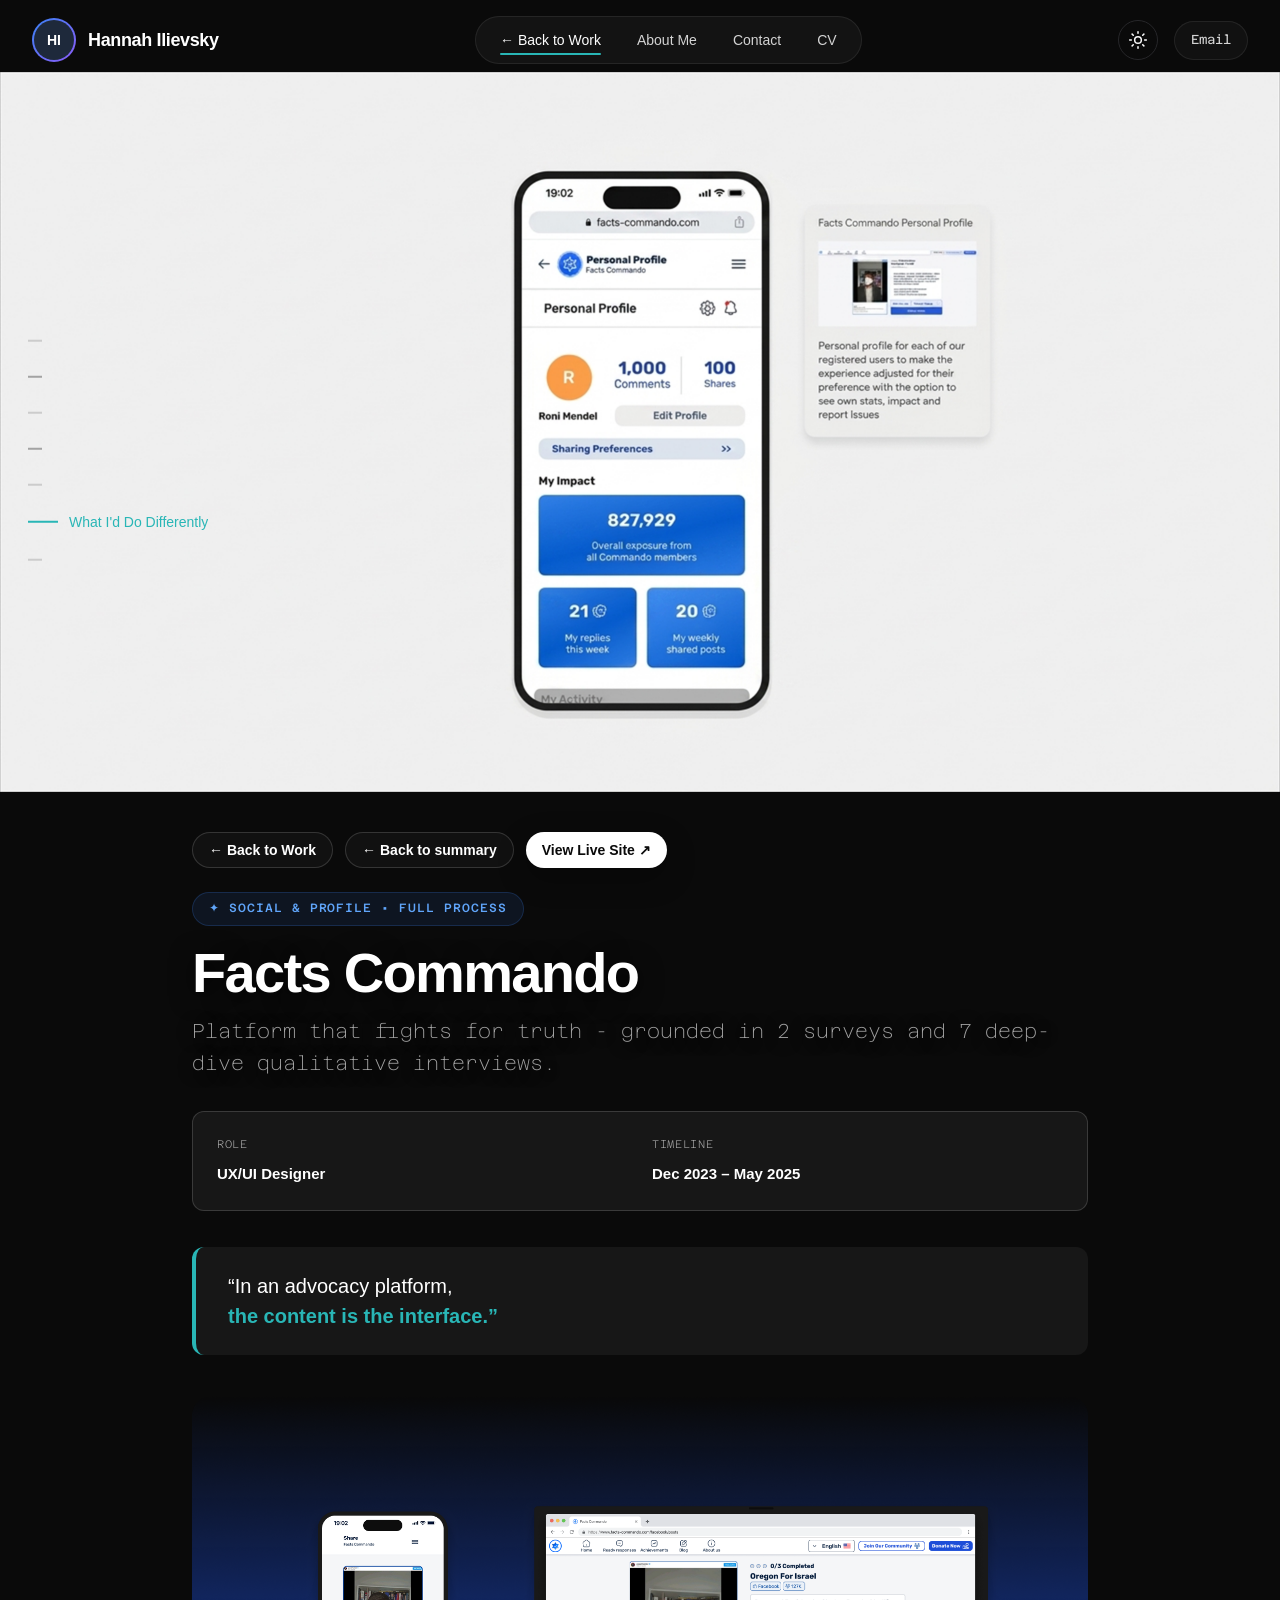
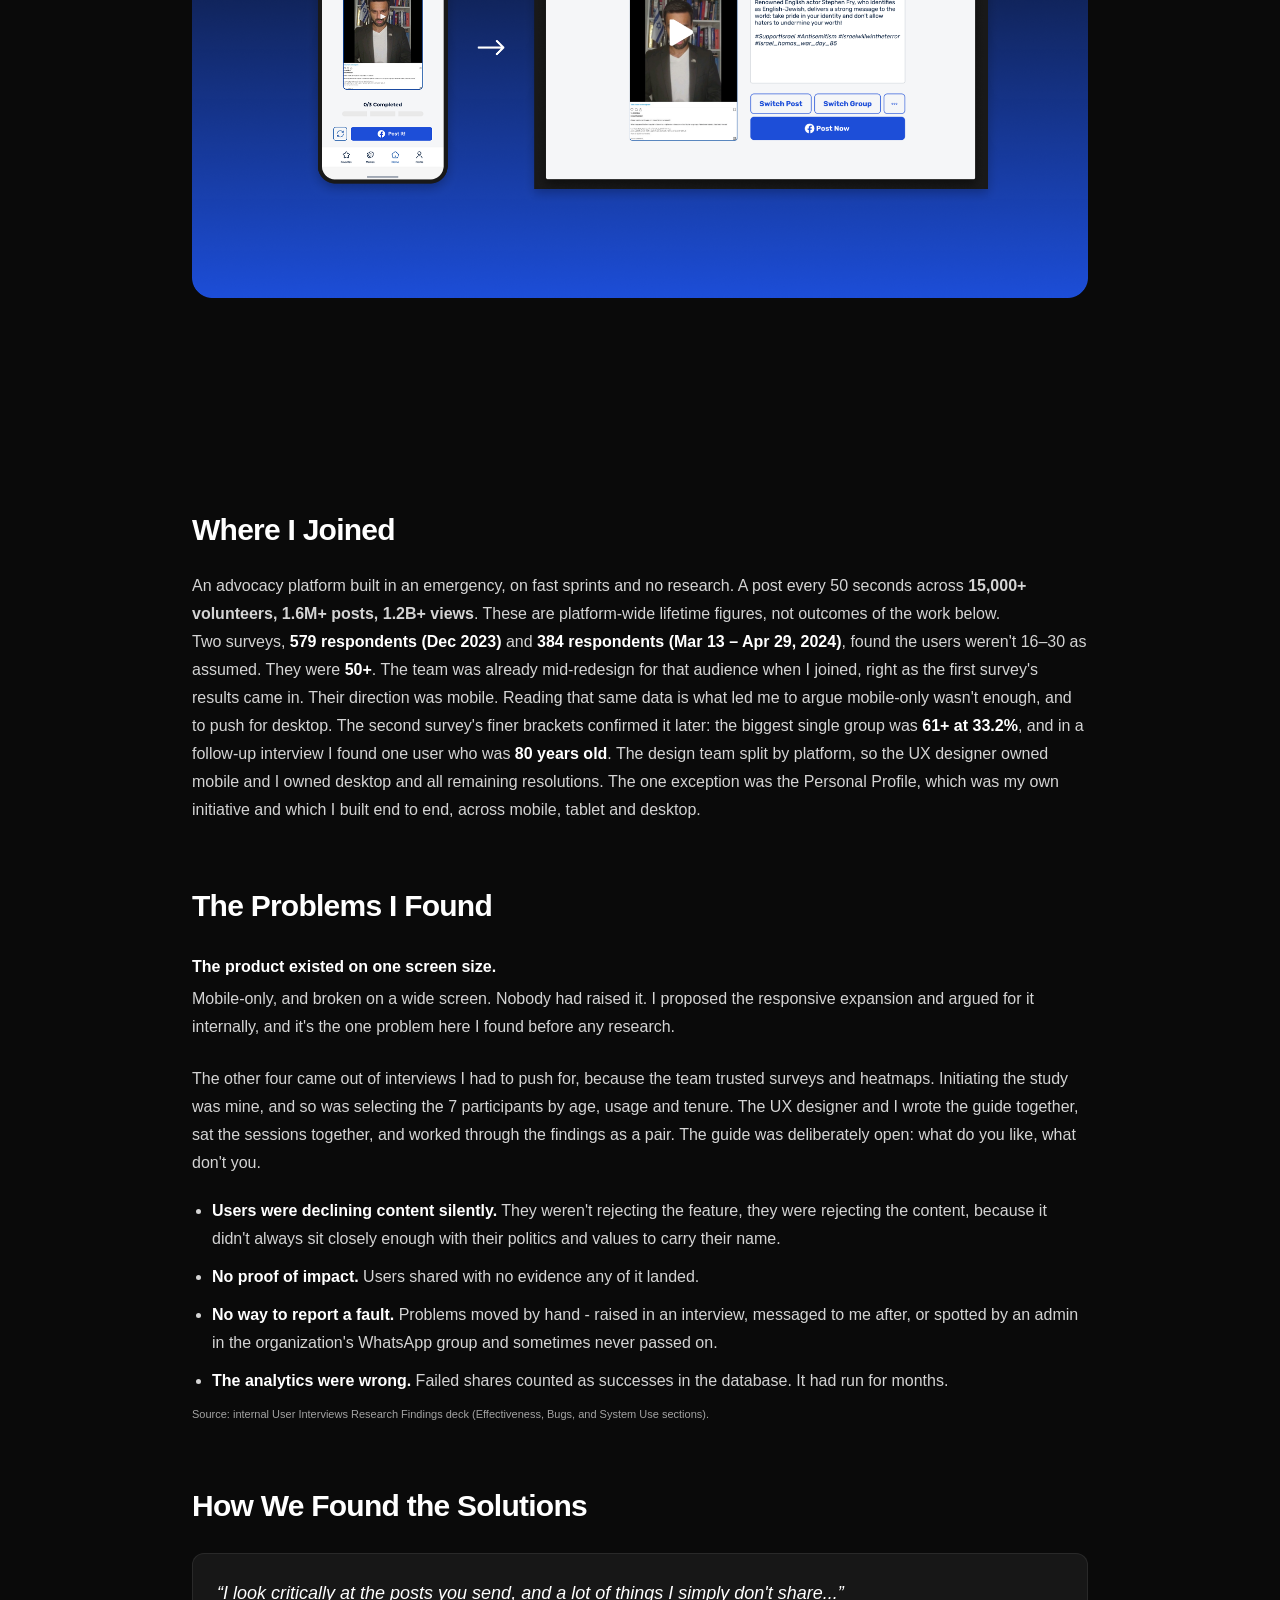
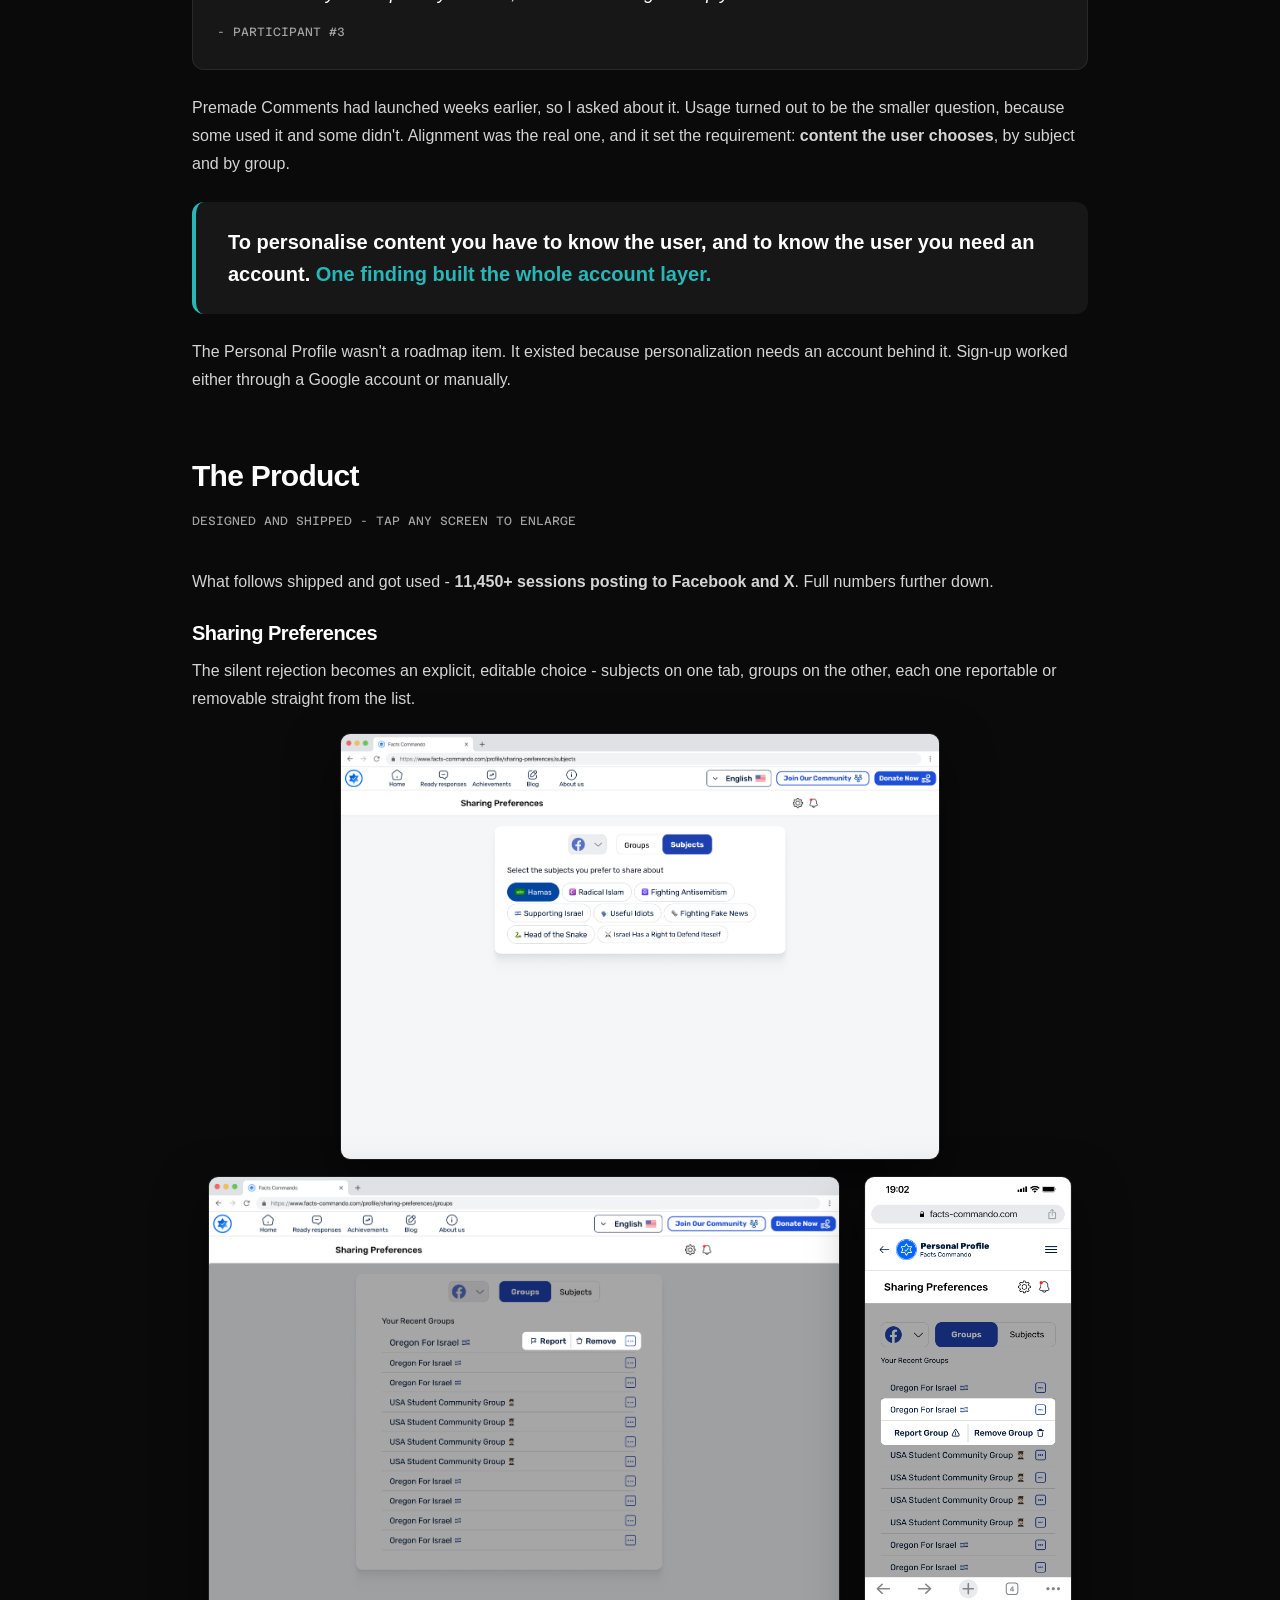
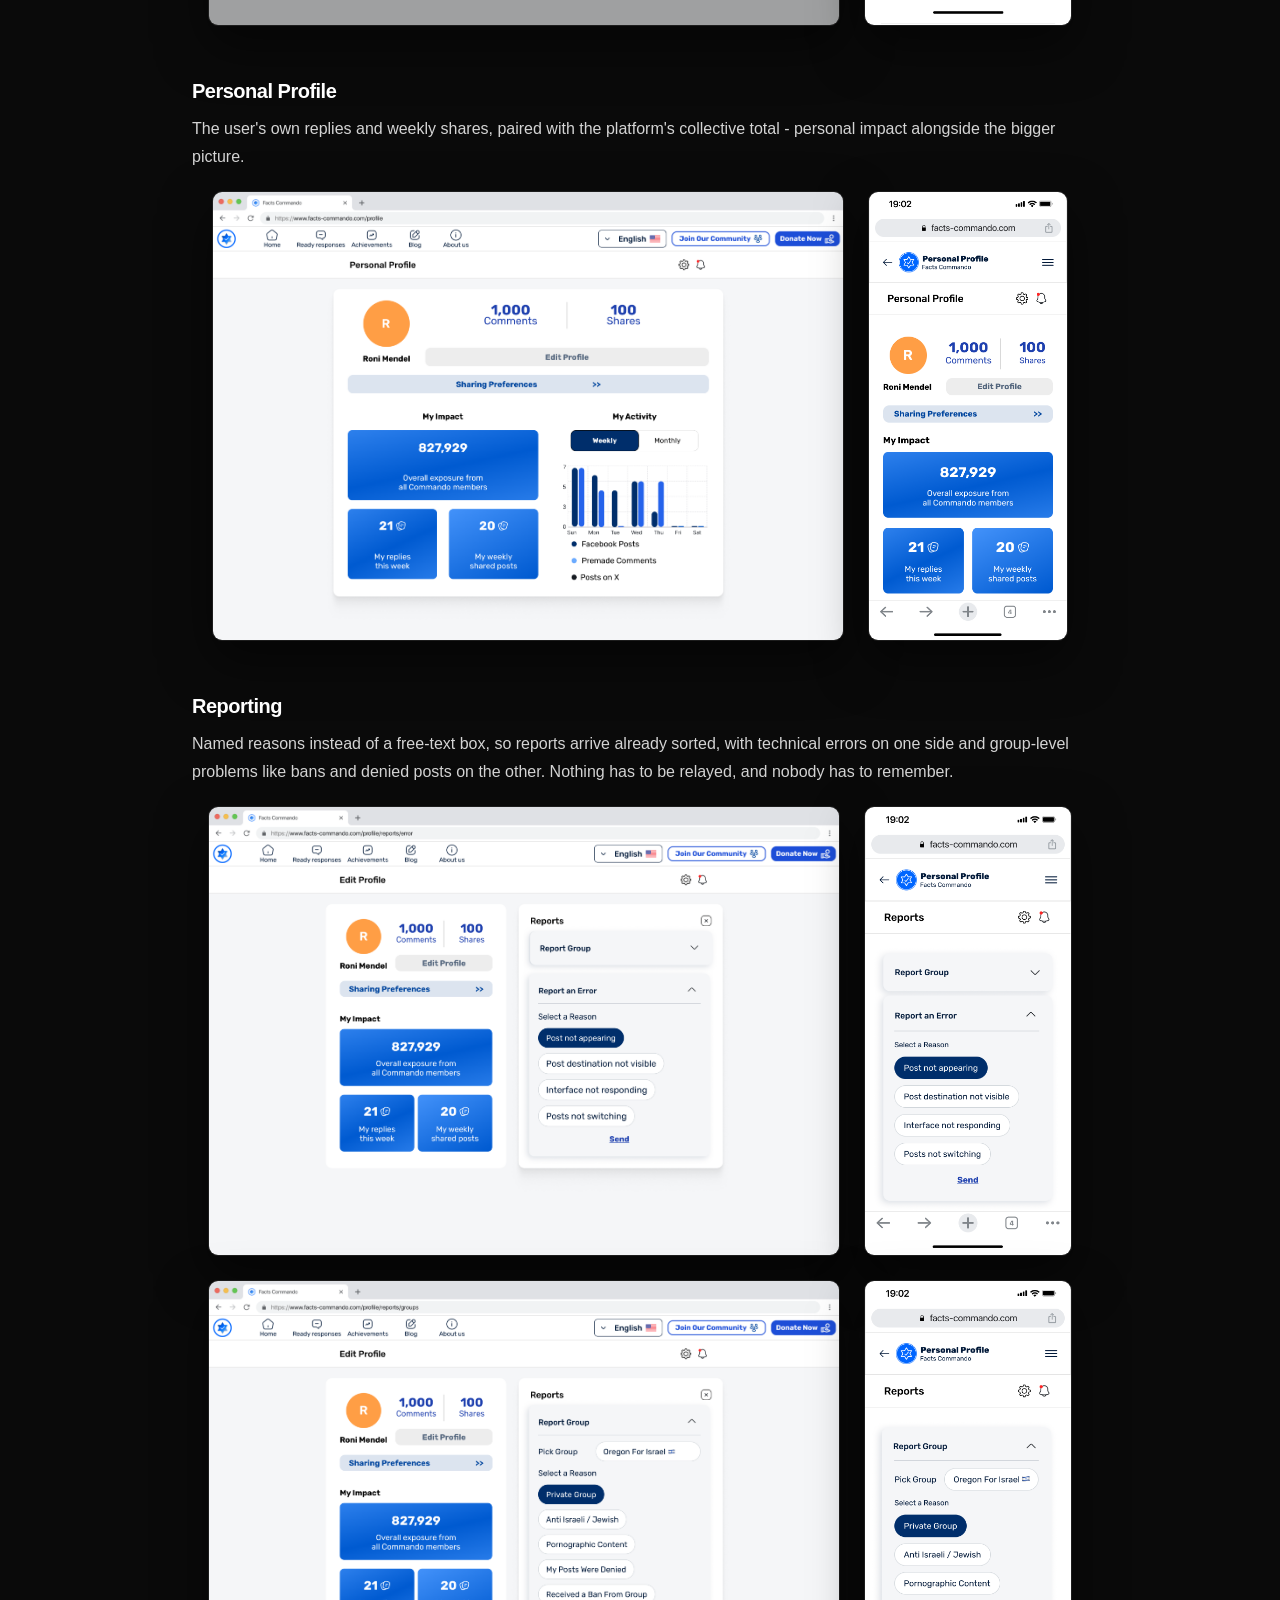
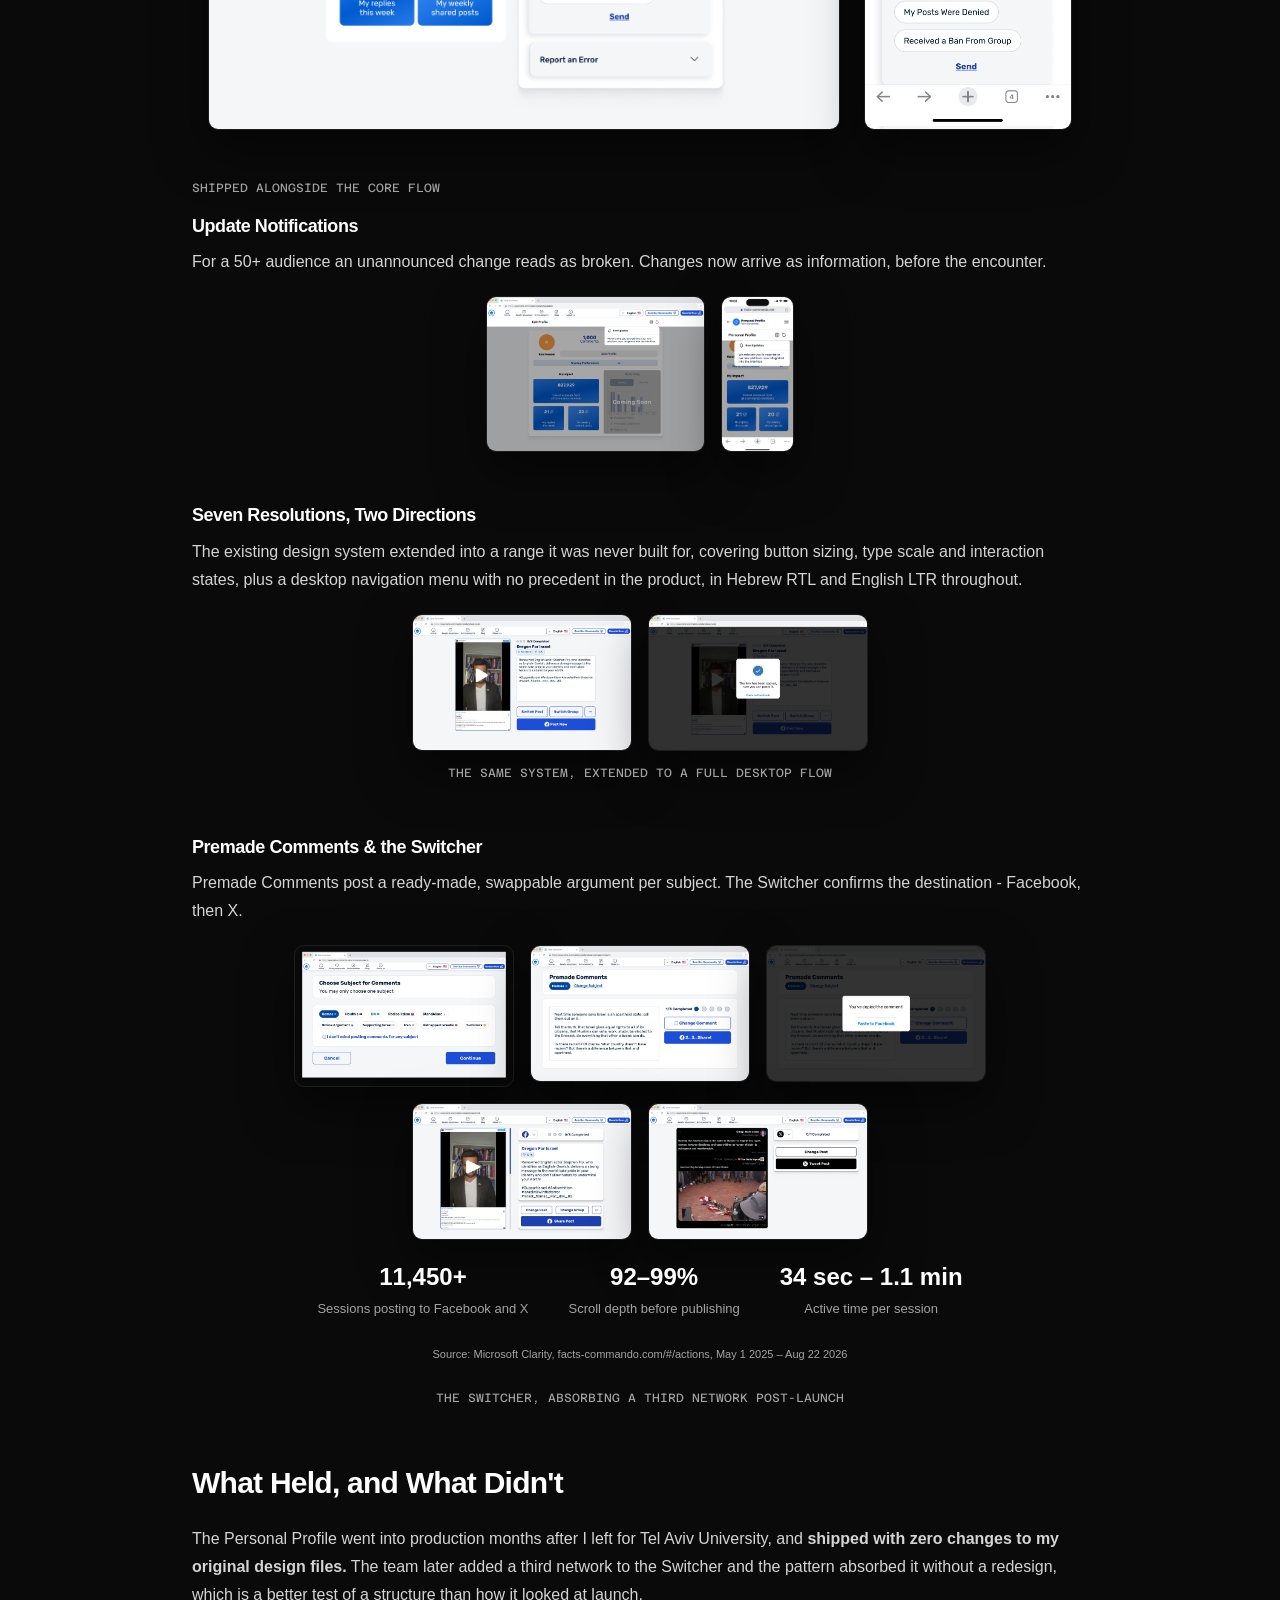
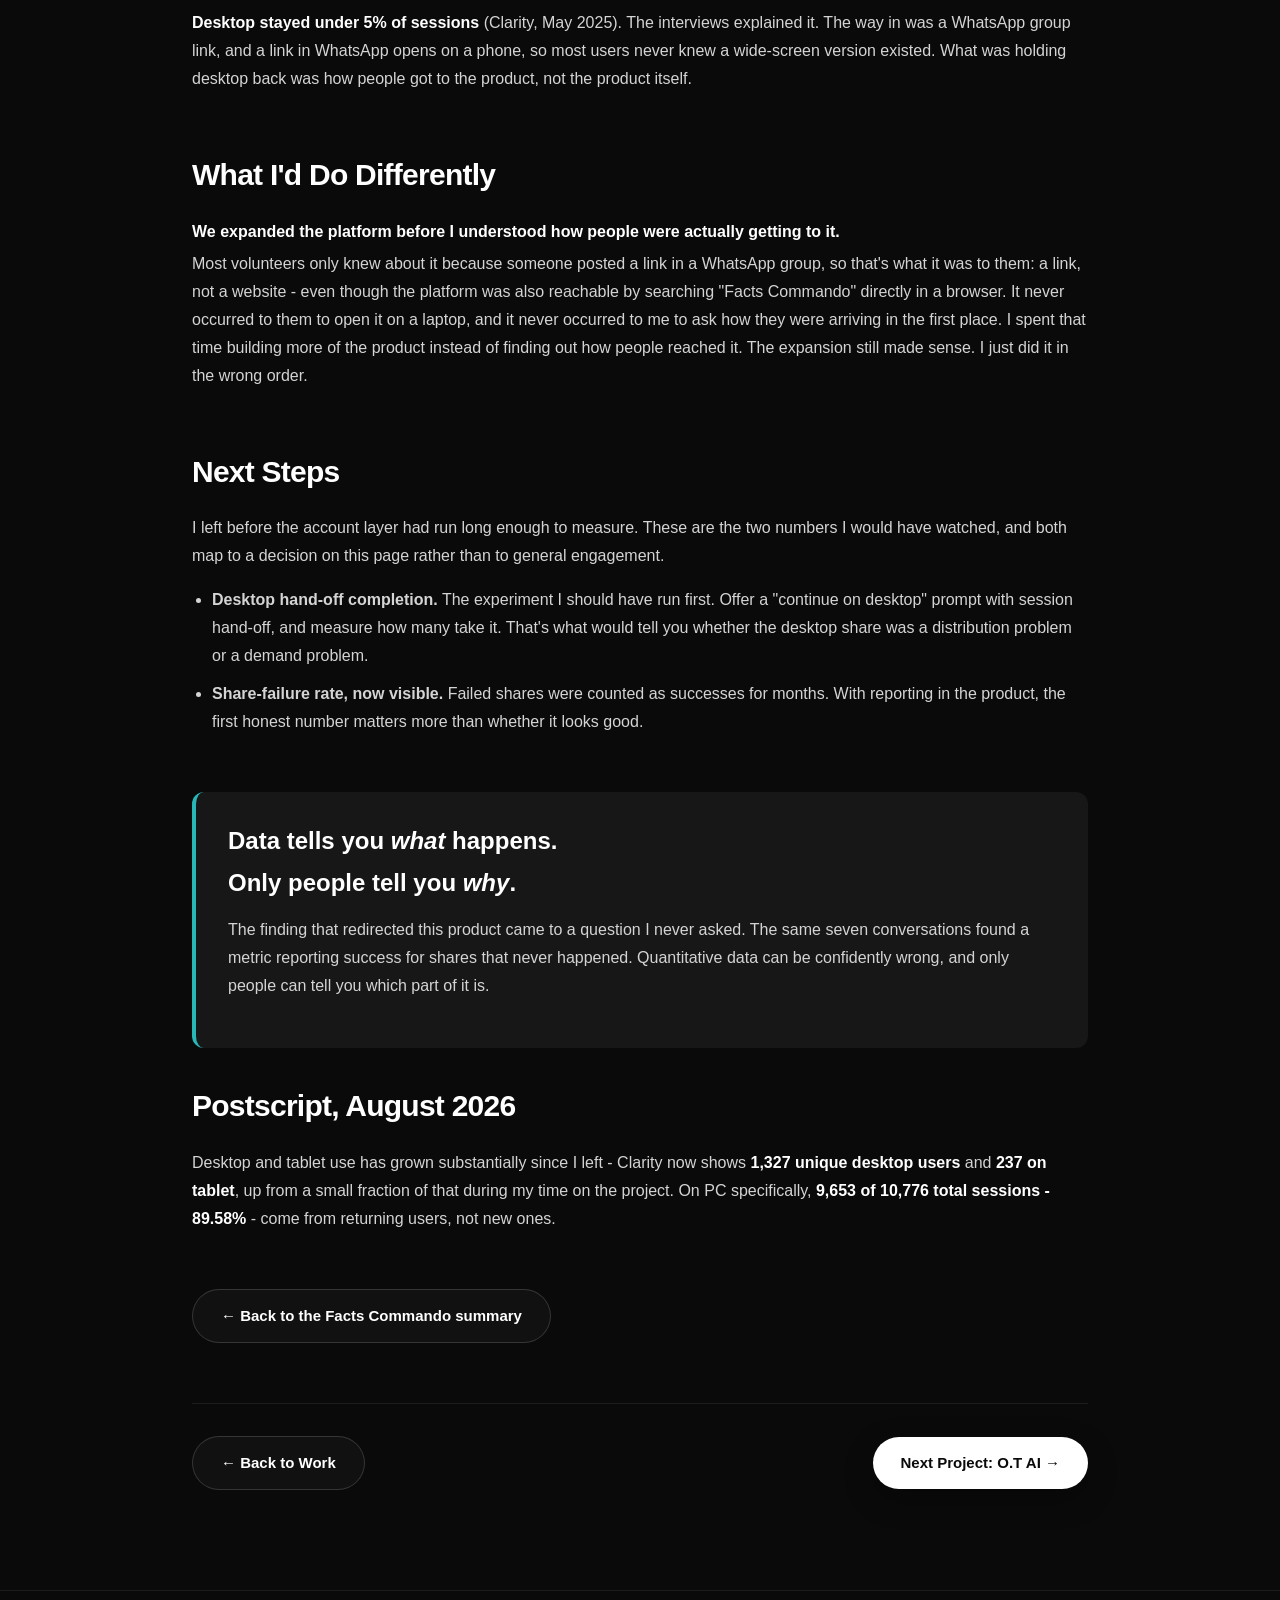
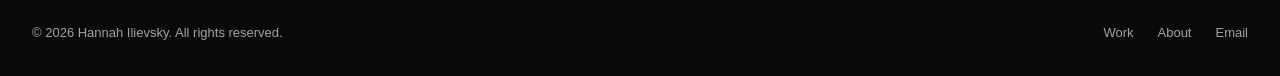
==== commit a3744ea1: "v2 PR 2: Facts Commando review fixes - Flow step 2: mobile_Sharing_preference_subjects.png (Subjects" ====
--- a/facts-commando-process.html
+++ b/facts-commando-process.html
@@ -107,7 +107,7 @@
         </div>
         <div class="meta-item">
           <span class="meta-label">TIMELINE</span>
-          <span class="meta-val">Dec 2023 – Jul 2025</span>
+          <span class="meta-val">Dec 2023 – May 2025</span>
         </div>
       </div>
 
--- a/styles.css
+++ b/styles.css
@@ -2003,3 +2003,44 @@
   .v2-actions { flex-direction: column; }
   .v2-actions .v2-btn { width: 100%; }
 }
+
+/* --- v2 summary pages inside the site (PR 2+): the fixed site nav sits above the page --- */
+body.v2-site { background: var(--background); }
+.v2-page--under-nav { padding-top: calc(64px + var(--v2-nav-h, 72px)); }
+@media (max-width: 640px) {
+  .v2-page--under-nav { padding-top: calc(24px + var(--v2-nav-h, 64px)); }
+}
+
+/* --- Tablet (641-900px): Figma covers 1440 and 390 only. Stop the image cards squeezing
+   their text into a narrow column next to the 400px image, and keep stat values on one line. --- */
+@media (min-width: 641px) and (max-width: 900px) {
+  .v2-stat { padding: 16px; }
+  .v2-stat__value { font-size: 28px; line-height: 36px; }
+  .v2-decision--image { grid-template-columns: 1fr; gap: 24px; }
+  .v2-decision--image .v2-shot { order: -1; }
+  .v2-decision--image .v2-shot--cover { height: auto; aspect-ratio: 400 / 260; }
+}
+
+/* --- Breadcrumb row with the live-site link at its right end (desktop); the link
+   moves under the meta row on phones --- */
+.v2-topbar { display: flex; align-items: center; justify-content: space-between; gap: 16px; margin-bottom: 16px; }
+.v2-topbar .v2-breadcrumb { margin-bottom: 0; }
+.v2-live {
+  font: 500 14px/20px var(--font-sans); color: var(--muted-foreground);
+  text-decoration: underline; text-decoration-color: var(--border); text-underline-offset: 4px;
+  transition: color var(--transition-fast), text-decoration-color var(--transition-fast);
+}
+.v2-live:hover, .v2-live:focus-visible { color: var(--foreground); text-decoration-color: currentColor; }
+.v2-show-phone { display: none; }
+@media (max-width: 640px) {
+  .v2-topbar, .v2-hide-phone { display: none; }
+  .v2-show-phone { display: inline-block; justify-self: start; }
+}
+
+/* --- Phone: tighter spacing above the first stat (Hannah, 19 Nov) --- */
+@media (max-width: 640px) {
+  .v2-sections > .v2-intro { margin-top: -24px; }  /* hero -> intro 48 -> 24 */
+  .v2-sections > .v2-stats { margin-top: -24px; }  /* intro -> stats 48 -> 24 */
+  .v2-intro { gap: 12px; }                         /* badges / title / lead / meta / link 16 -> 12 */
+  .v2-meta { padding: 12px 0; gap: 12px 24px; }    /* meta row padding and row gap 16 -> 12 */
+}
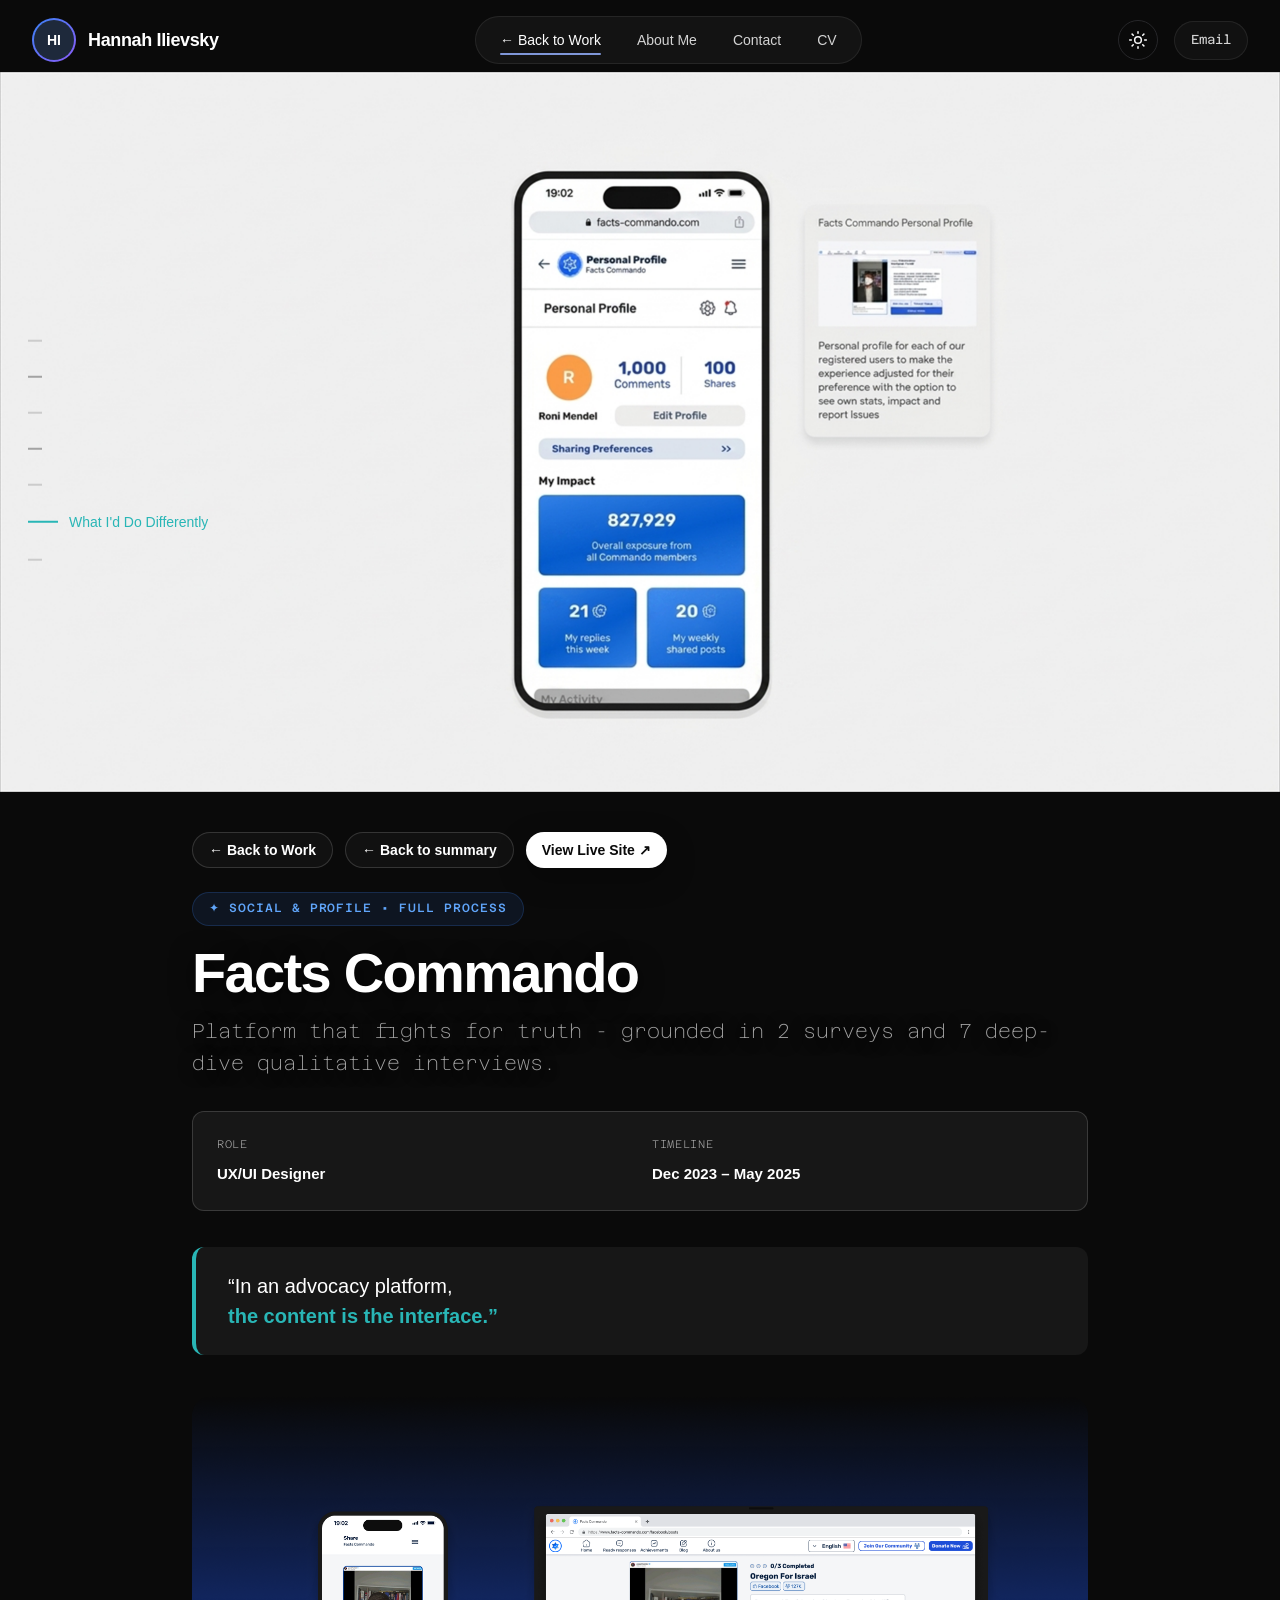
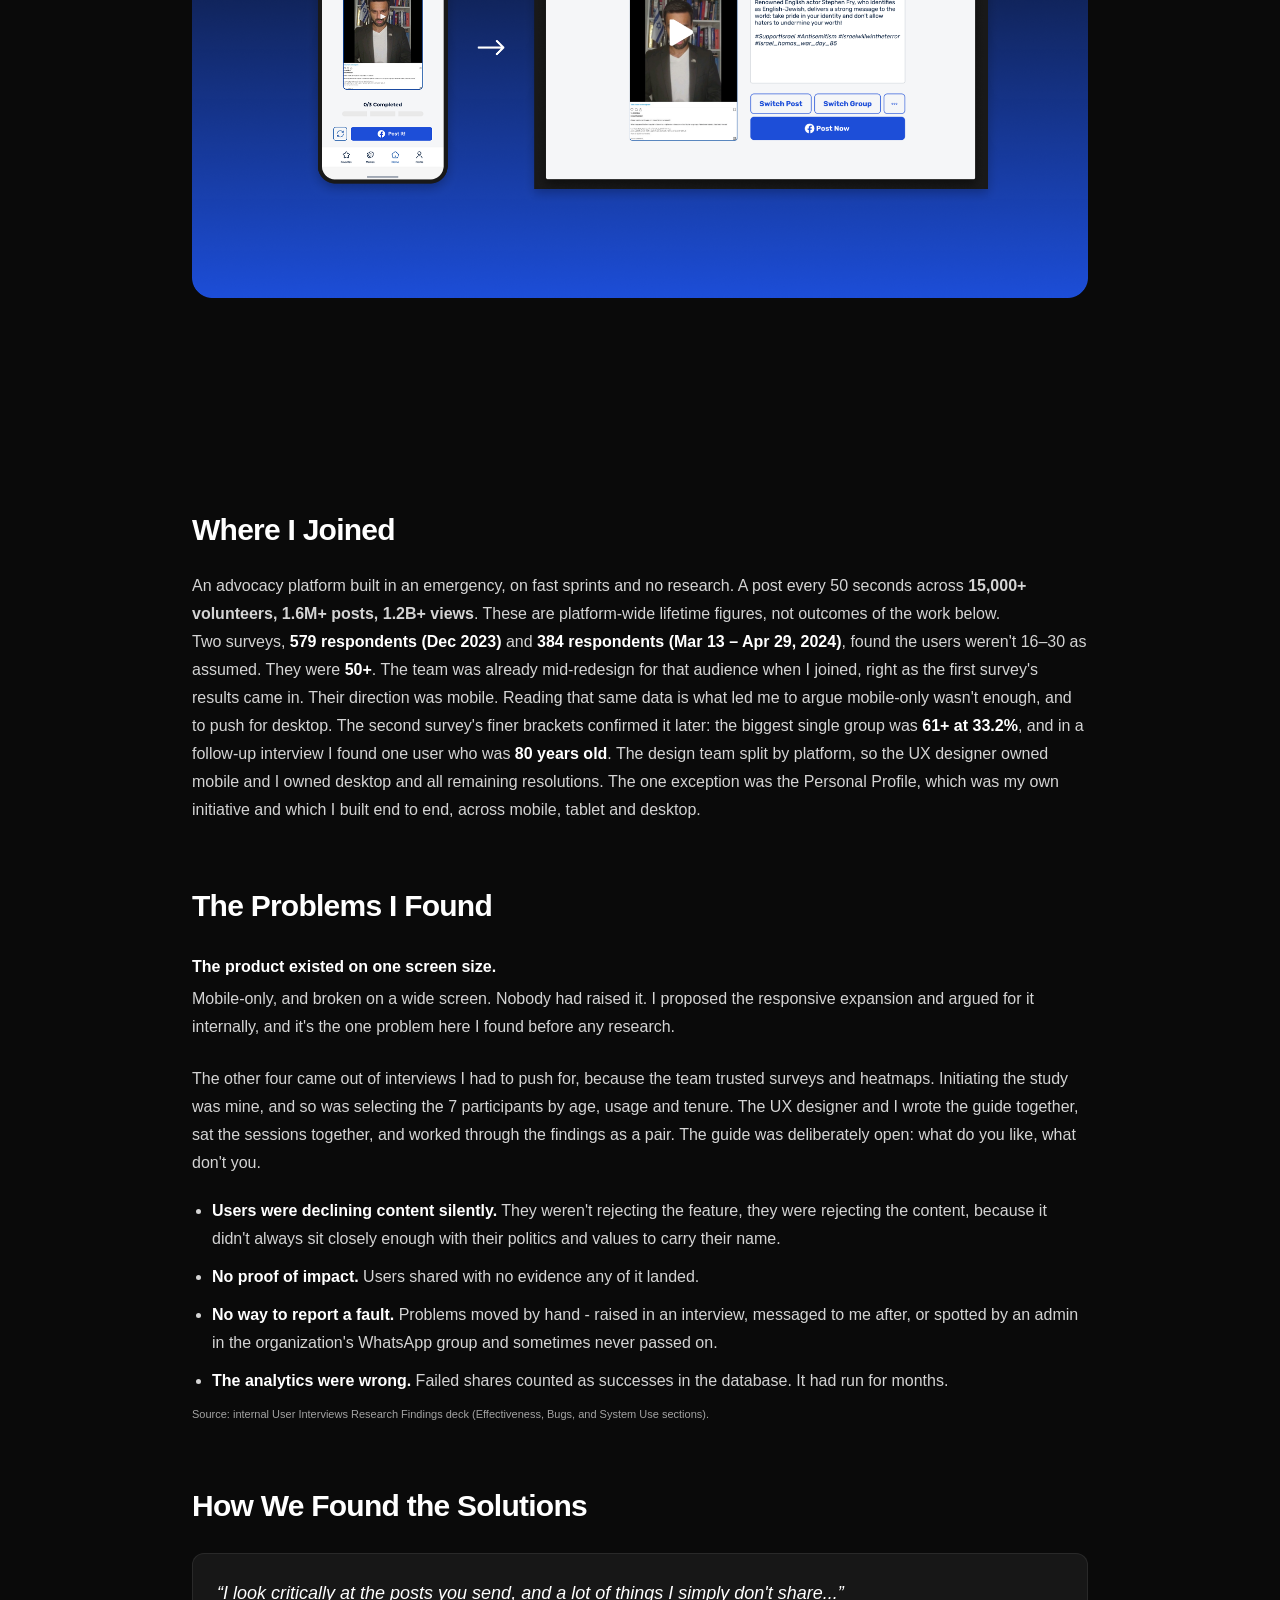
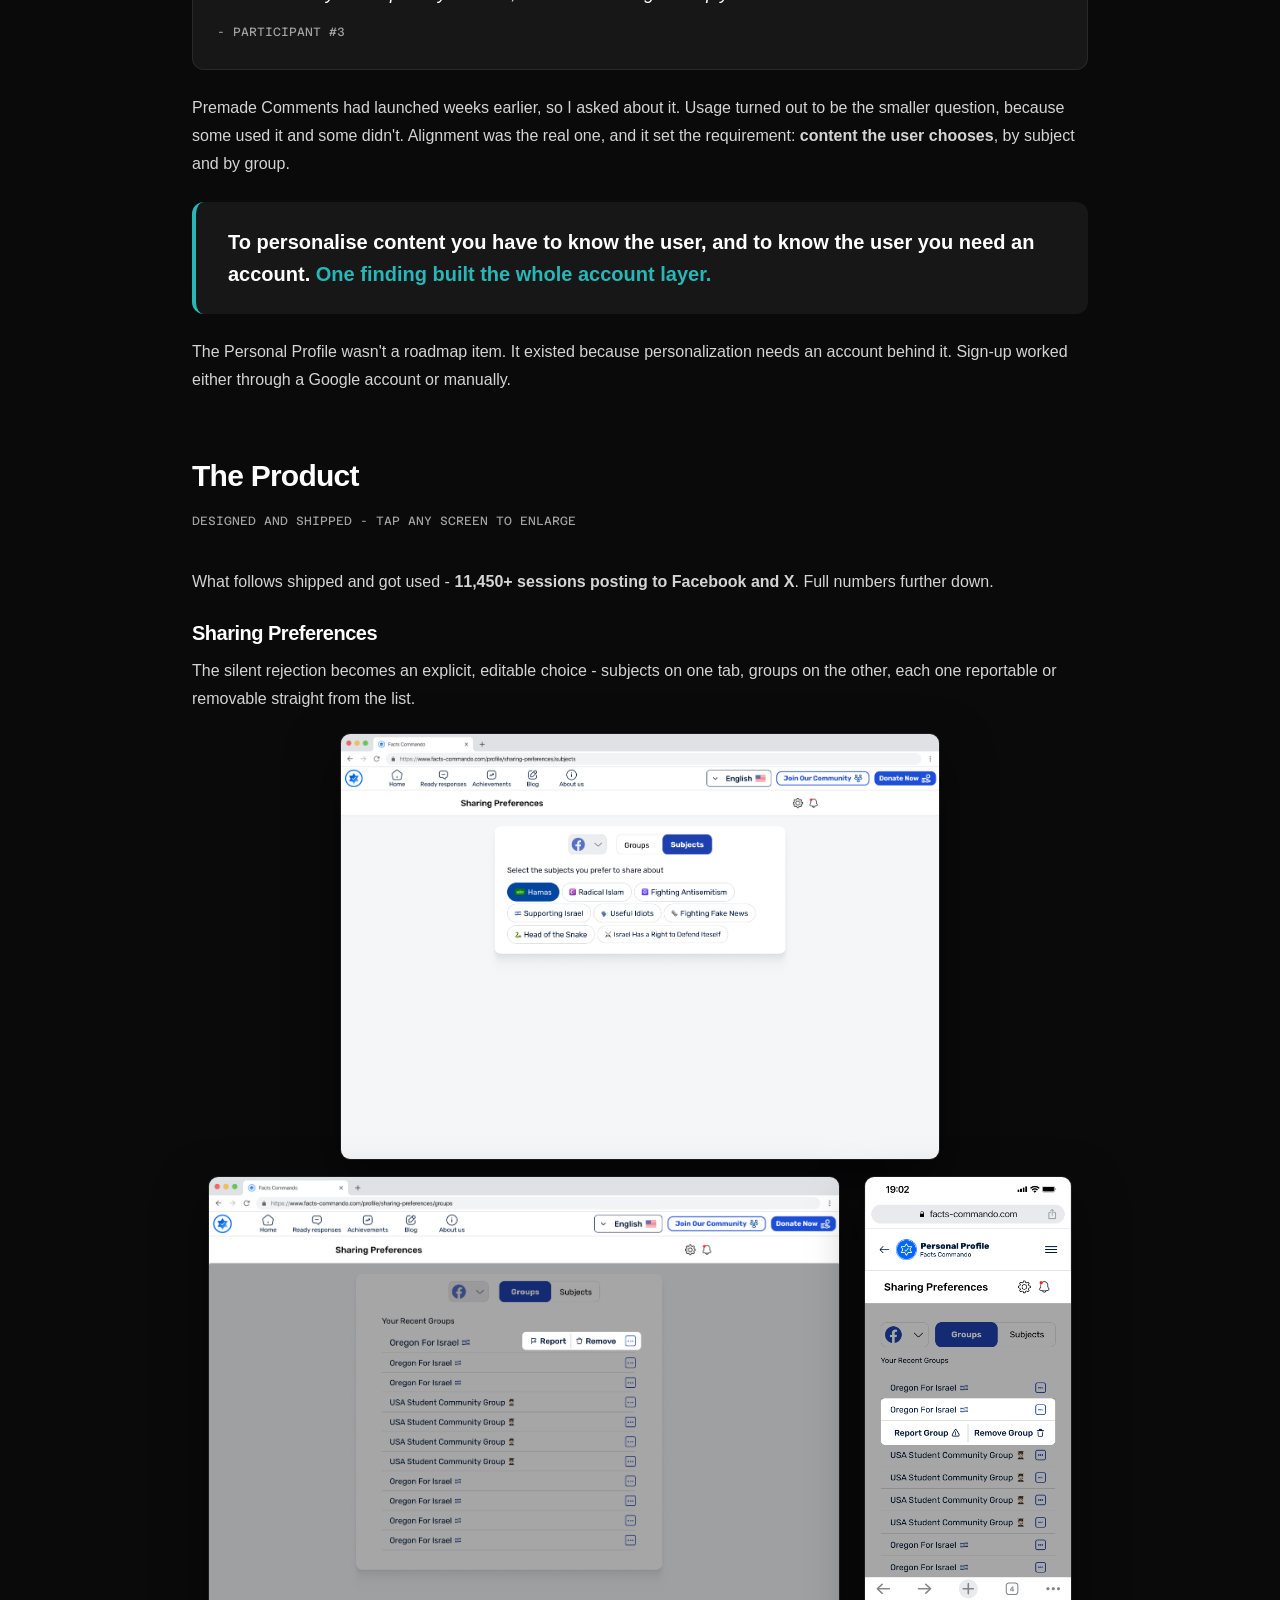
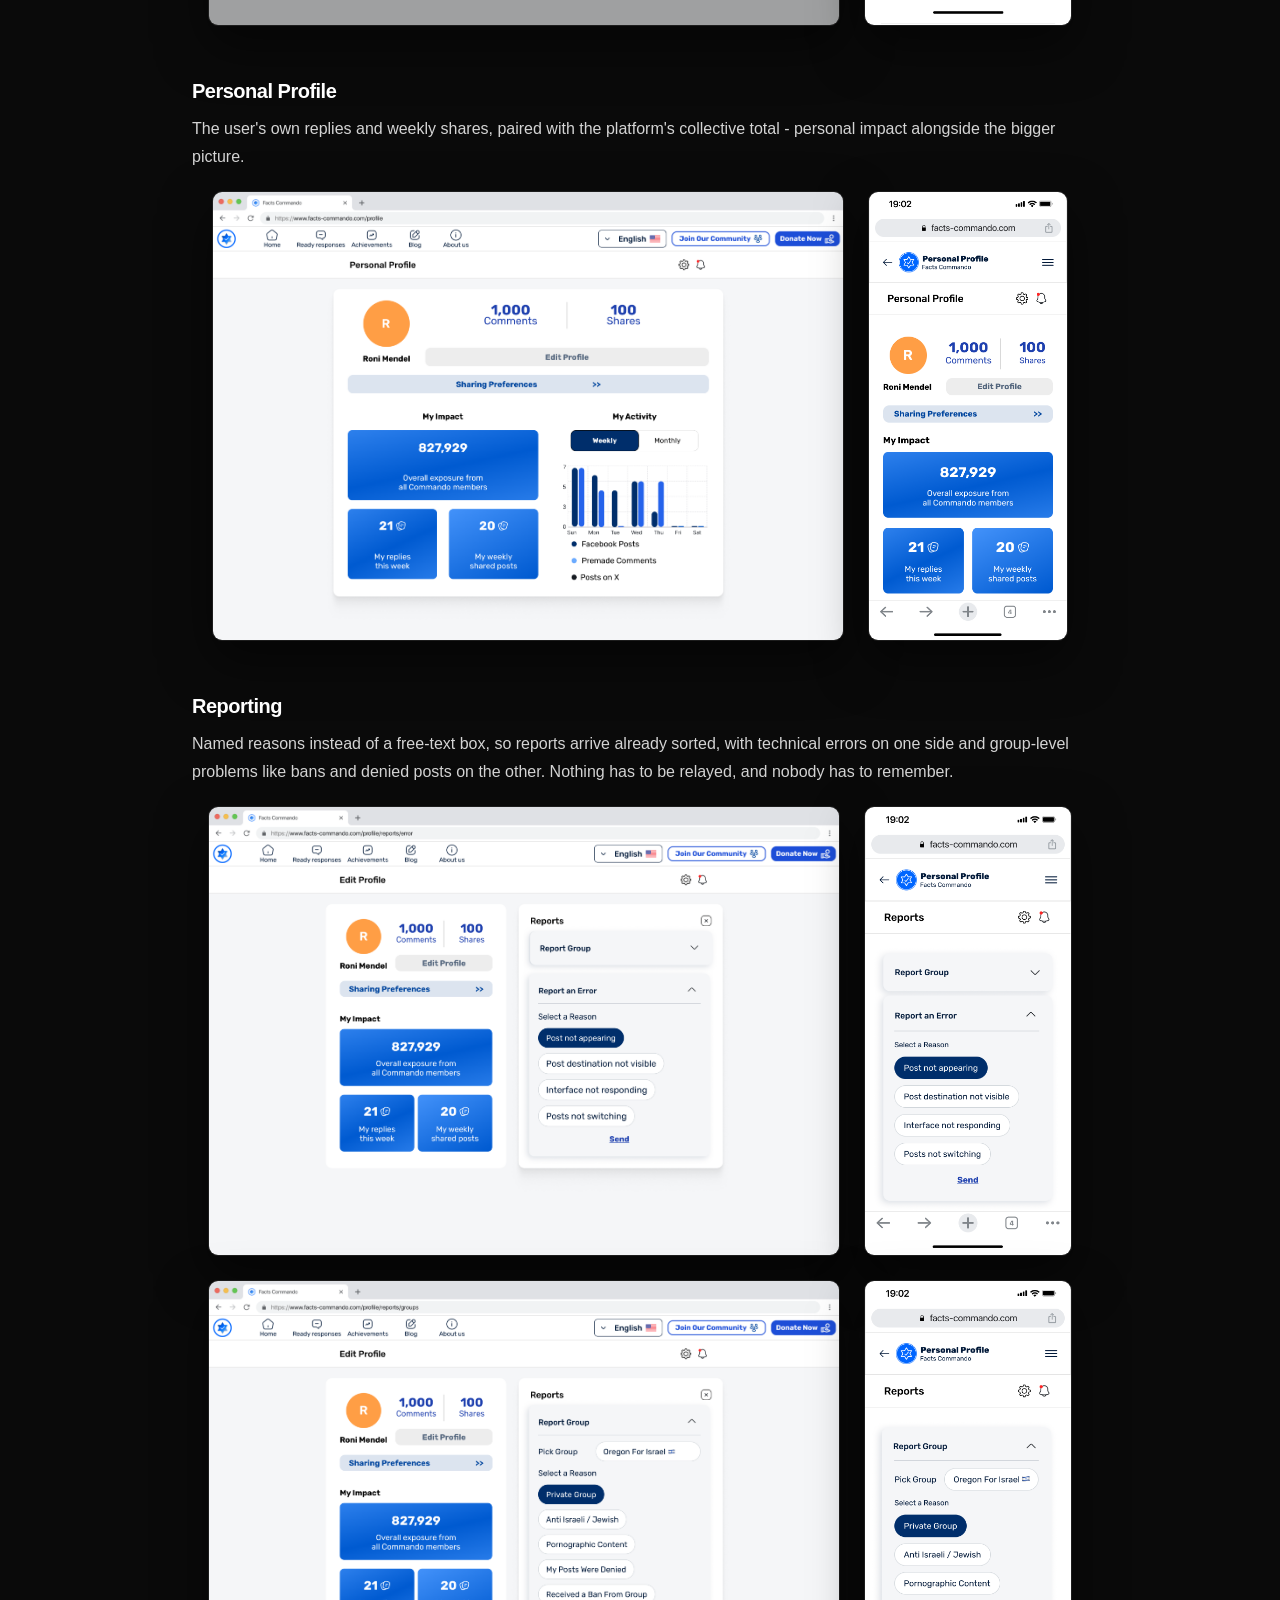
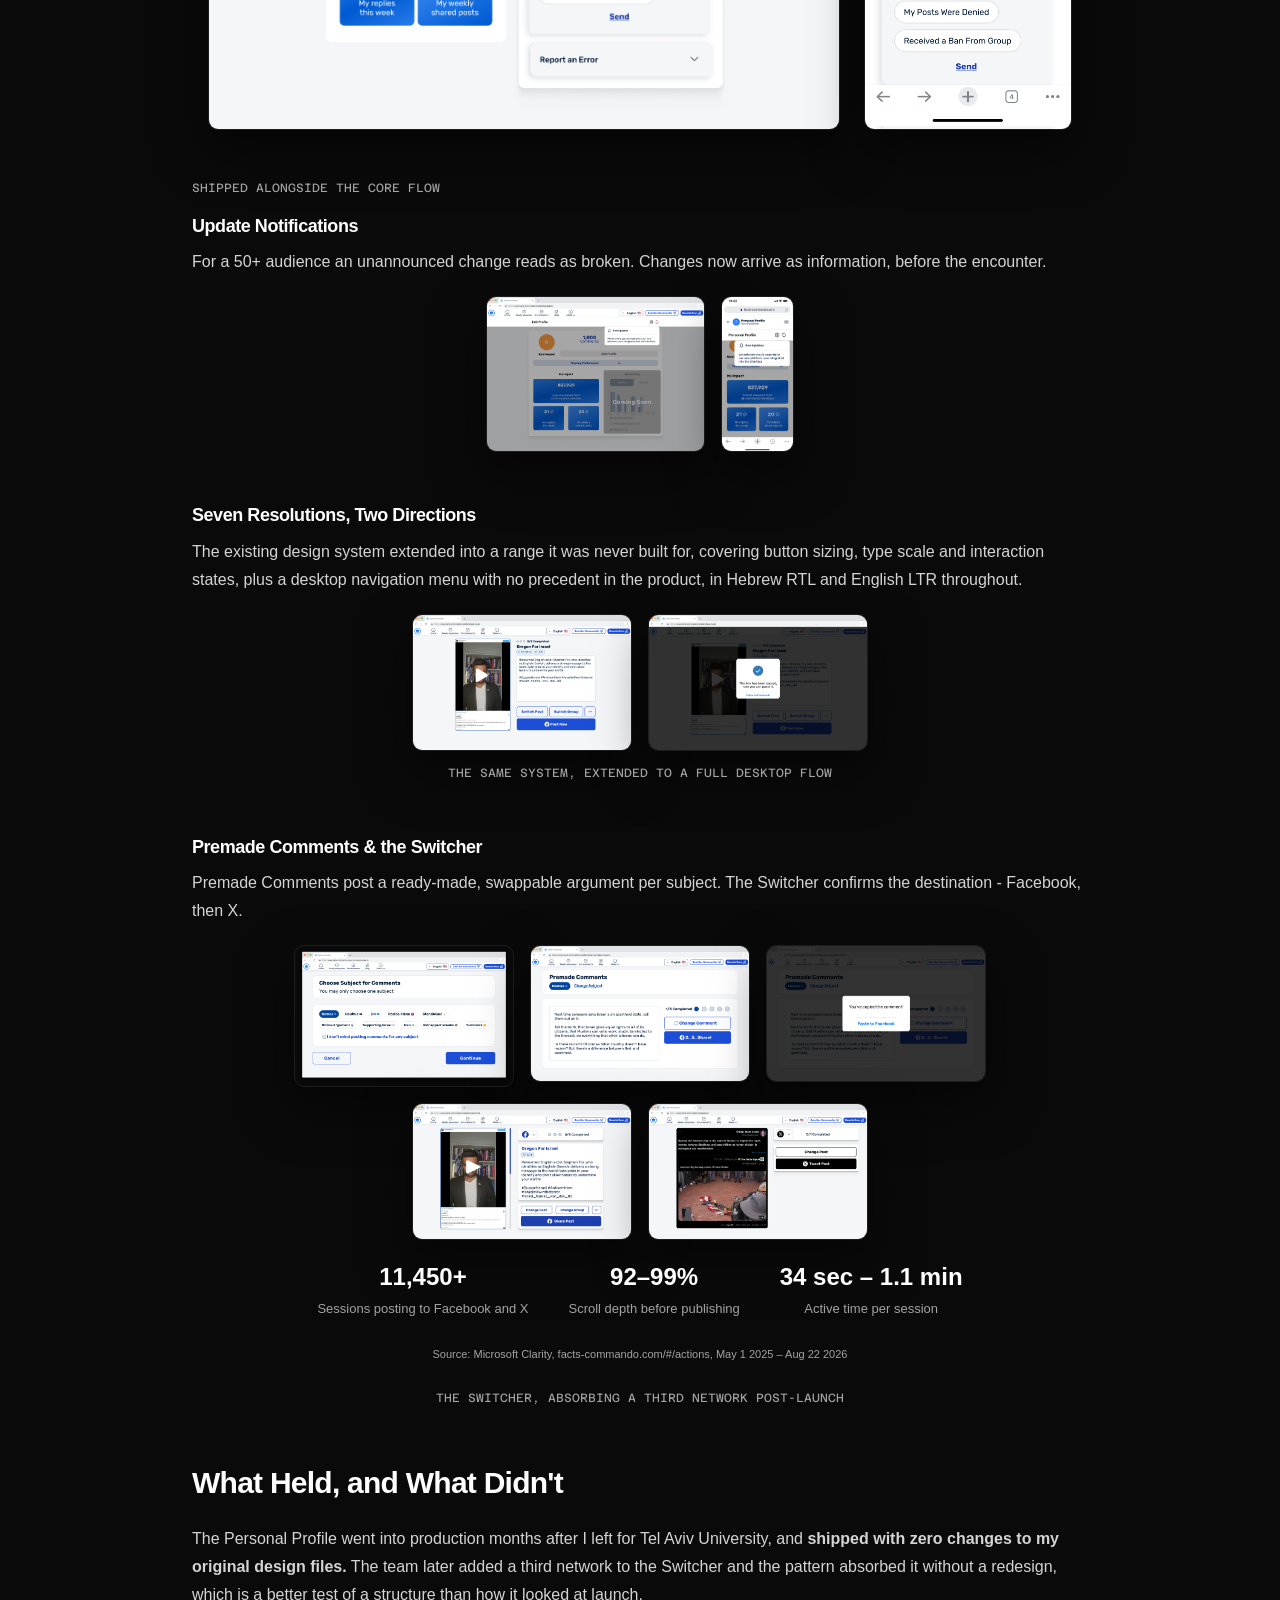
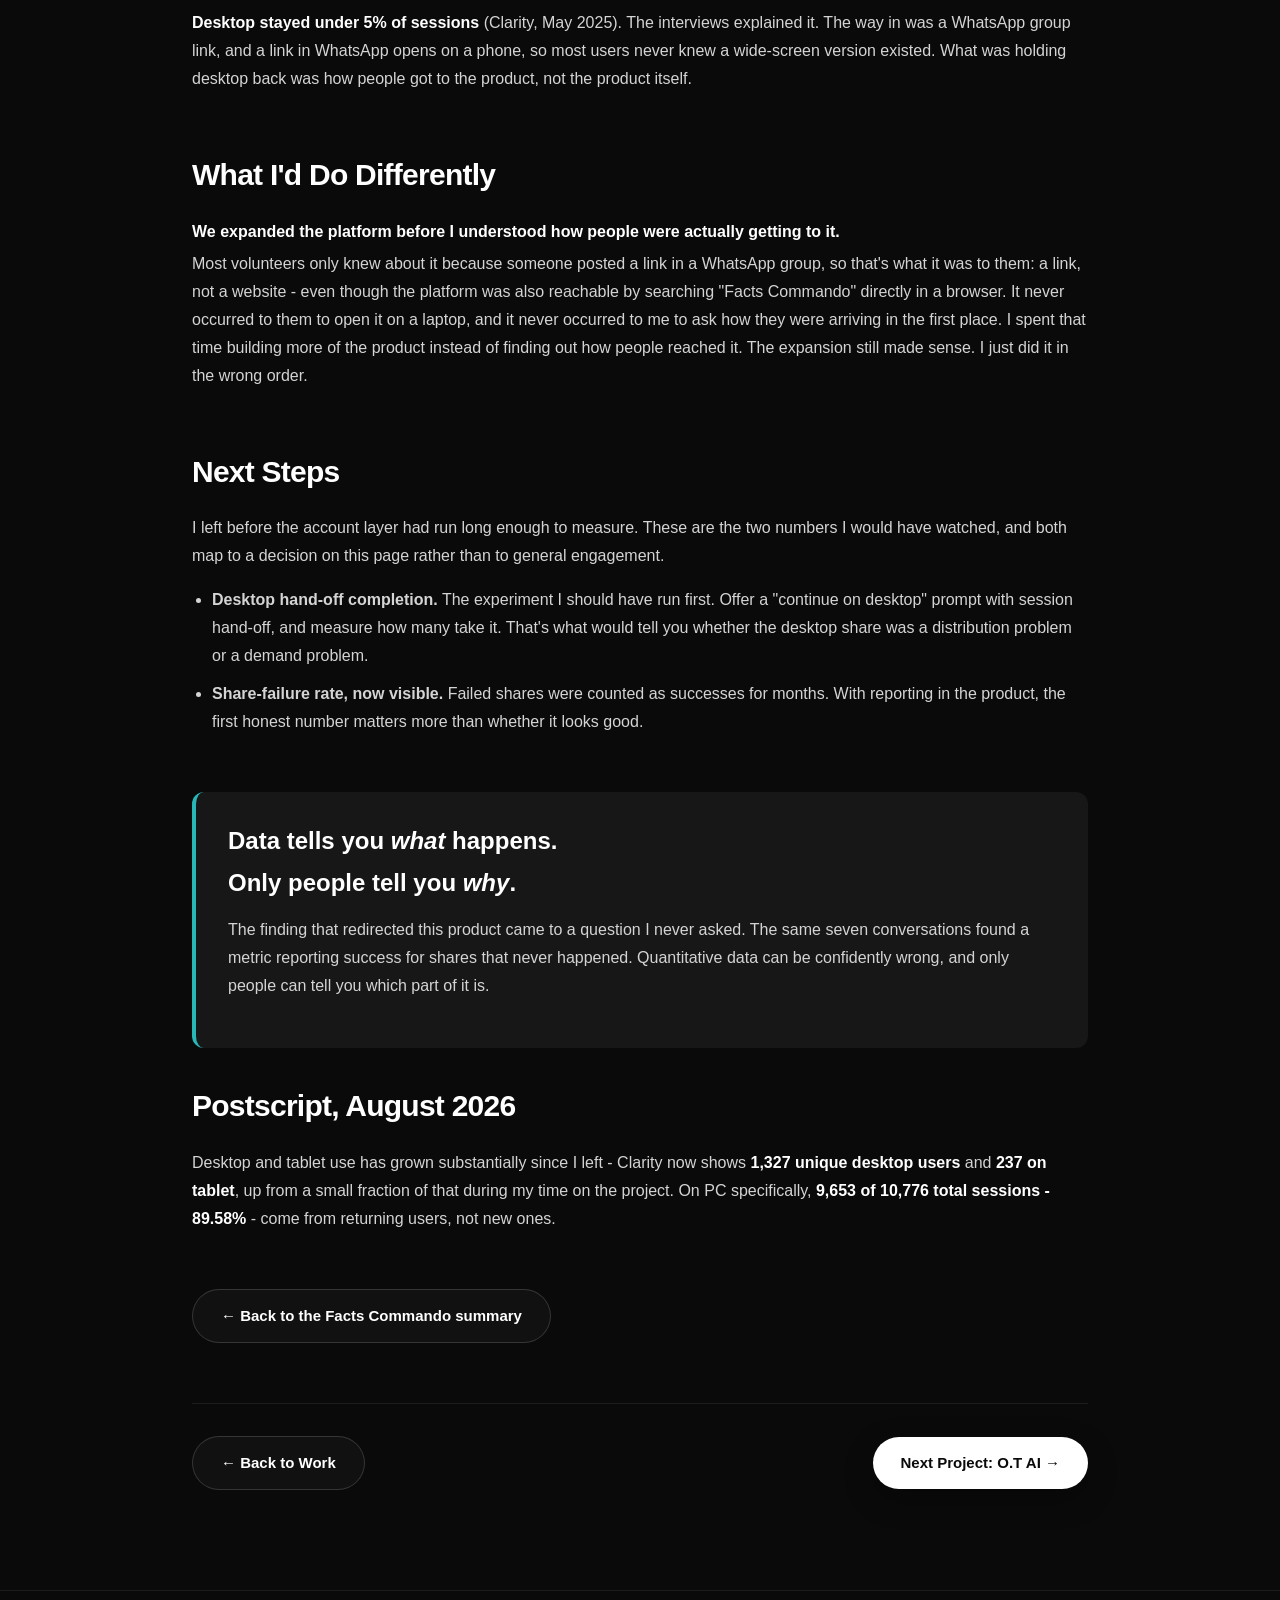
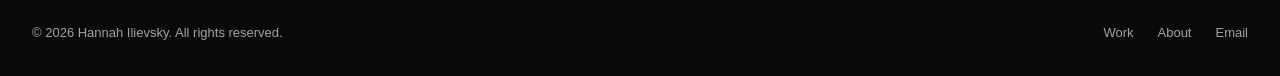
==== commit 5450be1c: "Add the Google tag (G-ENVJSMN6GF) to every page Co-Authored-By: Claude Opus 5.5 <noreply@anthropic.c" ====
--- a/facts-commando-process.html
+++ b/facts-commando-process.html
@@ -30,6 +30,13 @@
           t=l.createElement(r);t.async=1;t.src="https://www.clarity.ms/tag/"+i;
           y=l.getElementsByTagName(r)[0];y.parentNode.insertBefore(t,y);
       })(window, document, "clarity", "script", "lbghj02u36");
+  </script>
+  <!-- Google tag (G-ENVJSMN6GF) -->
+  <script async src="https://www.googletagmanager.com/gtm.js?id=G-ENVJSMN6GF"></script>
+  <script>
+    window.dataLayer = window.dataLayer || [];
+    function gtag(){dataLayer.push(arguments);}
+    gtag('js', new Date());
   </script>
 </head>
 <body class="case-study-page">
--- a/styles.css
+++ b/styles.css
@@ -59,13 +59,17 @@
   --card: #111113;
   --muted: #18181b;
   --foreground: #fafafa;
-  --muted-foreground: #a1a1aa;
+  --muted-foreground: #B8B8BF; /* v3: 10.1:1 on the background */
   --border: #27272a;
   --primary: #fafafa;
   --primary-foreground: #18181b;
   --brand: #7c9bff;
   --brand-muted: rgb(124 155 255 / 0.12);
-  --accent: var(--accent-primary); /* the site's existing teal, #29B6B6 */
+  /* v3 (handoff 08 §1): ultramarine. --accent is for short labels and numbers only, never paragraphs */
+  --accent: #7F96D8;
+  --accent-tint: rgba(127, 150, 216, 0.14);
+  --accent-strong: #3E59A5;
+  --on-accent: #FFFFFF;
 }
 
 [data-theme="light"] {
@@ -95,13 +99,16 @@
   --card: #FBFAF8;
   --muted: #ECE8E2;
   --foreground: #1C1B19;
-  --muted-foreground: #6B6760;
+  --muted-foreground: #57534C; /* v3: 6.7:1 on the background, 5.9:1 in the Chose boxes */
   --border: #E2DDD5;
   --primary: #1C1B19;
   --primary-foreground: #FBFAF8;
   --brand: #3B5BDB;
   --brand-muted: rgb(59 91 219 / 0.10);
-  --accent: #0F7F7F; /* darker teal, passes WCAG AA on the light surfaces */
+  --accent: #3E59A5;
+  --accent-tint: rgba(62, 89, 165, 0.10);
+  --accent-strong: #3E59A5;
+  --on-accent: #FFFFFF;
 }
 
 /* --- Base & Reset --- */
@@ -194,6 +201,13 @@
   box-shadow: var(--shadow-sm);
 }
 
+/* Light mode: warm paper instead of pure white (19 Nov 2026) */
+[data-theme="light"] .navbar-wrapper.scrolled {
+  background: color-mix(in srgb, var(--background) 85%, transparent);
+  border-bottom: 1px solid var(--border);
+  box-shadow: none;
+}
+
 .navbar {
   display: flex;
   align-items: center;
@@ -263,7 +277,7 @@
   left: 0;
   width: 0;
   height: 2px;
-  background: var(--accent-primary);
+  background: var(--accent); /* v3 ultramarine, was the old teal */
   transition: width var(--transition-fast);
   border-radius: 2px;
 }
@@ -1866,7 +1880,7 @@
 .v2-body { font: 400 15px/24px var(--font-sans); color: var(--muted-foreground); max-width: 720px; }
 
 /* no orphan words */
-.v2-title, .v2-lead, .v2-h2, .v2-decision__title, .v2-lesson__title { text-wrap: balance; }
+.v2-title, .v2-lead, .v2-h2, .v2-decision__title, .v2-lesson__title, .v2-meta dd, .v2-stat__note { text-wrap: balance; }
 .v2-body, .v2-note__text, .v2-fc dd, .v2-lesson p { text-wrap: pretty; }
 
 /* --- Badge --- */
@@ -2044,3 +2058,308 @@
   .v2-intro { gap: 12px; }                         /* badges / title / lead / meta / link 16 -> 12 */
   .v2-meta { padding: 12px 0; gap: 12px 24px; }    /* meta row padding and row gap 16 -> 12 */
 }
+
+/* Phone: cover panels keep the image's 400:260 shape (308x200 at 390) so nothing is cropped;
+   the Figma 308x190 panel cut the last line of the O.T AI peer feedback image (19 Nov 2026) */
+@media (max-width: 640px) {
+  .v2-decision--image .v2-shot--cover { height: auto; aspect-ratio: 400 / 260; }
+}
+
+/* MRI: wide site screenshots fill their panels; keep the left side (titles, modals) in view */
+.v2-flow--landscape .v2-shot--cover img { object-position: left top; }
+.v2-shot--cover.v2-shot--left img { object-position: left center; }
+
+/* ==========================================================================
+   v3 CASE STUDIES (handoff 08). Scoped to .v3 on the page wrapper; builds on
+   the v2 components above. Phone breakpoint: 640px.
+   ========================================================================== */
+
+/* --- Small labels: plain Satoshi, sentence case (08 s2) --- */
+.v3-tags { display: flex; flex-wrap: wrap; gap: 0 12px; font: 500 12px/20px var(--font-sans); color: var(--muted-foreground); }
+.v3 .v2-meta dt { font: 500 12px/20px var(--font-sans); text-transform: none; letter-spacing: 0; color: var(--muted-foreground); }
+.v3 .v2-stat__value { color: var(--accent); }
+.v3 .v2-stat__note { font: 500 12px/20px var(--font-sans); }
+
+/* --- Brush stroke signature (08 s3): tied to the end of the title's last line.
+   Never behind body text; it sits behind the title's last letters only. --- */
+.v3 .v2-title { position: relative; isolation: isolate; }
+.title-end { position: relative; white-space: nowrap; }
+.title-end::after {
+  content: ""; position: absolute; z-index: -1; pointer-events: none;
+  left: calc(100% - 40px); top: 50%; width: 220px; height: 69px; transform: translateY(-50%);
+  background: url("case-images/brand/brush-stroke-dark@2x.png") no-repeat left center / contain;
+}
+[data-theme="light"] .title-end::after { background-image: url("case-images/brand/brush-stroke-light@2x.png"); }
+
+/* --- Highlights: "Did you know?" + "What I'd do differently" (08 s4) --- */
+.v3-highlights { display: grid; grid-template-columns: repeat(2, minmax(0, 1fr)); gap: 16px; }
+.v3-hl {
+  display: grid; gap: 8px; align-content: start; padding: 24px 28px; border-radius: 12px;
+  background: var(--card); border: 1px solid var(--border); border-left: 3px solid var(--border);
+}
+.v3-hl--know { background: var(--accent-tint); border-color: transparent; border-left-color: var(--accent); }
+.v3-hl__label { font: 500 12px/20px var(--font-sans); color: var(--muted-foreground); }
+.v3-hl--know .v3-hl__label { color: var(--accent); }
+.v3-hl__title { font: 500 20px/28px var(--font-sans); letter-spacing: -0.01em; color: var(--foreground); text-wrap: balance; }
+.v3-hl p:not(.v3-hl__label) { font: 400 14px/22px var(--font-sans); color: var(--muted-foreground); text-wrap: pretty; }
+
+/* --- Chapters (08 s4) --- */
+.v3-chapter { display: grid; gap: 16px; }
+.v3-chapter__head { display: flex; align-items: baseline; gap: 12px; margin: 0; }
+.v3-chapter__num { font: 700 36px/40px var(--font-sans); letter-spacing: -0.02em; color: var(--accent); }
+.v3-chapter__title { font: 700 20px/28px var(--font-sans); letter-spacing: -0.01em; color: var(--foreground); }
+.v3-chapter__text { max-width: 880px; font: 400 16px/26px var(--font-sans); color: var(--muted-foreground); text-wrap: pretty; }
+
+/* --- Decision card (08 s4): eyebrow, title, Found row, Chose box --- */
+.v3 .v2-decision { padding: 24px; }
+.v3-decision__eyebrow { font: 500 12px/20px var(--font-sans); color: var(--muted-foreground); }
+.v3 .v2-decision__title { margin: 8px 0 16px; font: 700 18px/26px var(--font-sans); }
+.v3-fc { display: grid; gap: 12px; margin: 0; }
+.v3-fc__row { display: grid; grid-template-columns: 48px minmax(0, 1fr); gap: 12px; }
+.v3-fc__row dt { font: 500 12px/24px var(--font-sans); color: var(--muted-foreground); }
+.v3-fc__row dd { margin: 0; min-width: 0; font: 400 15px/24px var(--font-sans); color: var(--muted-foreground); text-wrap: pretty; }
+.v3-fc__row--chose { background: var(--accent-tint); border-radius: 8px; padding: 10px 12px; }
+.v3-fc__row--chose dt { color: var(--accent); }
+.v3-fc__row--chose dd { color: var(--foreground); }
+.v3 .v2-decision--image > :first-child { min-width: 0; flex: 1; } /* text always wraps inside its column */
+.v3 .v2-dot { width: auto; height: auto; background: none; color: var(--muted-foreground); font: 500 12px/20px var(--font-sans); }
+
+/* --- Buttons (08 s1): outline next button, pressed state, focus ring; no shadows --- */
+.v3 .v2-btn--outline { border-color: var(--border); }
+.v3 .v2-btn--outline:hover { border-color: var(--foreground); background: transparent; }
+.v3 .v2-btn:active { transform: translateY(1px); }
+.v3 .v2-btn--primary { background: var(--accent-strong); color: var(--on-accent); }
+.v3 .v2-breadcrumb a:focus-visible, .v3 .v2-live:focus-visible { outline: 2px solid var(--accent); outline-offset: 2px; border-radius: 4px; }
+
+/* --- Drop-down (08 s5) --- */
+.v3-dd { background: var(--card); border: 1px solid var(--border); border-radius: 12px; }
+.v3-dd__bar {
+  width: 100%; display: flex; align-items: center; gap: 16px; padding: 16px 20px; margin: 0;
+  background: none; border: 0; border-radius: 12px; color: var(--foreground); text-align: left; cursor: pointer; font: inherit;
+  transition: background-color var(--transition-fast);
+}
+.v3-dd__bar:hover { background: var(--muted); }
+.v3-dd__bar:active { transform: translateY(1px); }
+.v3-dd__bar:focus-visible { outline: 2px solid var(--accent); outline-offset: 2px; }
+.v3-dd__text { flex: 1; min-width: 0; display: flex; align-items: baseline; justify-content: space-between; gap: 4px 16px; }
+.v3-dd__hook { font: 500 14px/20px var(--font-sans); color: var(--foreground); }
+.v3-dd__meta { font: 500 12px/20px var(--font-sans); color: var(--muted-foreground); white-space: nowrap; }
+.v3-dd__chev { flex: none; width: 16px; height: 16px; color: var(--accent); transition: transform 200ms ease; }
+.v3-dd__bar[aria-expanded="true"] .v3-dd__chev { transform: rotate(180deg); }
+.v3-dd__panel { display: grid; grid-template-rows: 0fr; transition: grid-template-rows 200ms ease; }
+.v3-dd.is-open .v3-dd__panel { grid-template-rows: 1fr; }
+.v3-dd__inner { min-height: 0; overflow: hidden; visibility: hidden; transition: visibility 0s linear 200ms; }
+.v3-dd.is-open .v3-dd__inner { visibility: visible; transition-delay: 0s; }
+.v3-dd__body { margin: 0 20px; padding: 20px 0; border-top: 1px solid var(--border); display: grid; gap: 20px; }
+@media (prefers-reduced-motion: reduce) {
+  .v3-dd__panel, .v3-dd__chev, .v3-dd__inner { transition: none; }
+}
+
+/* drop-down contents */
+.v3-dd__intro { font: 400 15px/24px var(--font-sans); color: var(--muted-foreground); text-wrap: pretty; }
+.v3-box { border: 1px solid var(--border); border-radius: 12px; padding: 28px 32px; }
+.v3-box__label { font: 500 12px/20px var(--font-sans); color: var(--muted-foreground); }
+.v3-quote { margin: 8px 0; font: 500 22px/30px var(--font-sans); letter-spacing: -0.01em; color: var(--foreground); text-wrap: pretty; }
+.v3-quote__note { font: 400 15px/24px var(--font-sans); color: var(--muted-foreground); text-wrap: pretty; }
+.v3-findings__title { margin-bottom: 12px; font: 700 18px/26px var(--font-sans); color: var(--foreground); }
+.v3-findings ol { list-style: none; margin: 0; padding: 0; display: grid; gap: 12px; }
+.v3-findings li { display: grid; grid-template-columns: 56px minmax(0, 1fr); gap: 16px; font: 400 15px/24px var(--font-sans); color: var(--muted-foreground); }
+.v3-findings__num { font: 500 12px/24px var(--font-sans); color: var(--muted-foreground); }
+.v3-findings__led { color: var(--accent); }
+
+.v3-journey { list-style: none; margin: 0; padding: 0; display: grid; grid-template-columns: repeat(5, minmax(0, 1fr)); gap: 12px; }
+.v3-journey li { border: 1px solid var(--border); border-radius: 12px; padding: 16px; display: grid; align-content: start; gap: 6px; }
+.v3-journey__title { font: 500 16px/22px var(--font-sans); color: var(--foreground); text-wrap: balance; padding-bottom: 12px; border-bottom: 1px solid var(--border); margin-bottom: 6px; }
+.v3-journey__text { font: 400 14px/20px var(--font-sans); color: var(--muted-foreground); text-wrap: pretty; }
+
+.v3-bento { display: grid; gap: 12px; }
+.v3-bento__row { display: grid; gap: 12px; }
+.v3-bento__row--2 { grid-template-columns: repeat(2, minmax(0, 1fr)); }
+.v3-bento__row--3 { grid-template-columns: repeat(3, minmax(0, 1fr)); }
+.v3-tile { border: 1px solid var(--border); border-radius: 12px; padding: 12px 12px 16px; display: grid; align-content: start; gap: 4px; min-width: 0; }
+.v3-tile .v2-shot { height: 300px; margin-bottom: 12px; }
+.v3-tile--wide .v2-shot { height: auto; padding: 0; }
+.v3-tile--wide .v2-shot img { width: 100%; }
+.v3-bento__row--3 .v3-tile .v2-shot { height: 190px; }
+.v3-tile .v2-shot:not(.v2-shot--cover) img { border-radius: 10px; }
+.v3-tile--wide .v2-shot img { border-radius: 0; }
+.v3-tile__title { padding: 0 4px; font: 700 18px/26px var(--font-sans); color: var(--foreground); }
+.v3-tile__text { padding: 0 4px; font: 400 14px/22px var(--font-sans); color: var(--muted-foreground); text-wrap: pretty; }
+.v3-shot--top-left img { object-position: left top; }
+
+.v3-held { display: grid; grid-template-columns: repeat(2, minmax(0, 1fr)); gap: 16px; }
+.v3-held .v3-box { padding: 20px 24px; }
+.v3-held p:not(.v3-box__label) { margin-top: 8px; font: 400 15px/24px var(--font-sans); color: var(--foreground); text-wrap: pretty; }
+.v3-dd-note { display: grid; grid-template-columns: auto minmax(0, 1fr); gap: 16px; align-items: baseline; }
+.v3-dd-note__label { font: 500 12px/20px var(--font-sans); color: var(--muted-foreground); white-space: nowrap; }
+.v3-dd-note p:not(.v3-dd-note__label) { font: 400 14px/22px var(--font-sans); color: var(--muted-foreground); text-wrap: pretty; }
+
+/* --- Tablet --- */
+@media (min-width: 641px) and (max-width: 900px) {
+  .v3-journey { grid-template-columns: repeat(2, minmax(0, 1fr)); }
+  .v3-bento__row--3 { grid-template-columns: repeat(2, minmax(0, 1fr)); }
+}
+
+/* --- Phone (08 s2, s3) --- */
+@media (max-width: 640px) {
+  .v3 .v2-title { font-size: 32px; line-height: 36px; }
+  .title-end::after { left: calc(100% - 8px); width: 84px; height: 26px; }
+  .v3-highlights, .v3-held, .v3-bento__row--2, .v3-bento__row--3, .v3-journey { grid-template-columns: 1fr; }
+  .v3-hl { padding: 20px; }
+  .v3-hl__title { font-size: 18px; line-height: 26px; }
+  .v3-chapter__num { font-size: 32px; line-height: 36px; }
+  .v3-chapter__text { font-size: 15px; line-height: 24px; }
+  .v3 .v2-decision { padding: 16px 16px 20px; }
+  .v3-fc__row { grid-template-columns: 1fr; gap: 2px; }
+  .v3-dd__bar { padding: 14px 16px; align-items: flex-start; }
+  .v3-dd__chev { margin-top: 2px; }
+  .v3-dd__text { flex-direction: column; align-items: flex-start; }
+  .v3-dd__meta { white-space: normal; }
+  .v3-dd__body { margin: 0 16px; padding: 16px 0; gap: 16px; }
+  .v3-box { padding: 20px; }
+  .v3-quote { font-size: 18px; line-height: 26px; }
+  .v3-findings li { grid-template-columns: 28px minmax(0, 1fr); gap: 8px; }
+  .v3-tile .v2-shot, .v3-bento__row--3 .v3-tile .v2-shot { height: 240px; }
+  .v3-tile--wide .v2-shot { height: auto; }
+  .v3-dd-note { grid-template-columns: 1fr; gap: 2px; }
+}
+
+/* O.T AI decision 03: the 740x720 Peer Feedback crop gets a taller frame (08 s7) */
+.v3 .v2-decision--image .v2-shot--cover.v3-shot--tall { height: auto; aspect-ratio: 740 / 720; }
+
+/* QA: no single word alone on a stat label line; on phones narrower than 380px the
+   longest title (Facts Commando) keeps its stroke inside the content area */
+.v3 .v2-stat__label { text-wrap: balance; }
+@media (max-width: 379px) { .v3 .v2-container { width: calc(100% - 32px); } }
+@media (max-width: 365px) { .v3 .v2-title { font-size: 30px; } }
+
+/* Highlight titles: two balanced lines on desktop, whatever the copy length (#102 review) */
+.v3-hl__title { max-width: 24ch; text-wrap: balance; }
+@media (max-width: 640px) { .v3-hl__title { max-width: none; } }
+
+/* ==========================================================================
+   PR B: drop-down contents (O.T AI app screens, MRI old site + full flow)
+   ========================================================================== */
+.v3-screens { list-style: none; margin: 0; padding: 0; display: grid; grid-template-columns: repeat(3, minmax(0, 1fr)); gap: 16px; }
+.v3-screens .v2-shot { height: 420px; }
+.v3-screens .v2-shot img { border-radius: 14px; }
+.v3-screens__cap { margin-top: 10px; font: 400 14px/22px var(--font-sans); color: var(--muted-foreground); text-wrap: pretty; }
+.v3-oldsite { list-style: none; margin: 0; padding: 0; display: grid; grid-template-columns: repeat(2, minmax(0, 1fr)); gap: 16px; }
+.v3-oldsite img { display: block; width: 100%; height: auto; border: 1px solid var(--border); border-radius: 8px; }
+.v3-fullflow { max-height: 720px; overflow-x: auto; overflow-y: auto; border: 1px solid var(--border); border-radius: 8px; } /* the tall flow scrolls inside its box */
+.v3-fullflow img { display: block; width: 100%; height: auto; border-radius: 8px; }
+.v3-fullflow:focus-visible { outline: 2px solid var(--accent); outline-offset: 2px; }
+@media (max-width: 640px) {
+  .v3-screens, .v3-oldsite { grid-template-columns: 1fr; }
+  .v3-screens .v2-shot { height: 460px; }
+  .v3-fullflow img { width: 720px; max-width: none; } /* scrolls sideways inside its box, not the page */
+}
+
+/* ==========================================================================
+   HOMEPAGE v3 (handoff 08 §8). No shadows on anything: borders, a pressed
+   state and the accent focus ring instead (replaces #101).
+   ========================================================================== */
+.navbar-wrapper.scrolled { box-shadow: none; border-bottom: 1px solid var(--border); }
+body.home-page { background: var(--background); color: var(--foreground); }
+.home { padding: calc(64px + var(--v2-nav-h, 72px)) 0 96px; display: grid; gap: 96px; }
+.home .v2-btn { padding: 10px 18px; }
+
+/* --- Intro --- */
+.home-intro__grid { display: grid; grid-template-columns: minmax(0, 1fr) 356px; gap: 48px; align-items: center; }
+.home-intro__text { position: relative; isolation: isolate; display: grid; gap: 16px; justify-items: start; }
+.home-eyebrow { font: 500 14px/20px var(--font-sans); color: var(--accent); }
+.home-name { position: relative; font: 700 72px/76px var(--font-sans); letter-spacing: -0.03em; color: var(--foreground); }
+/* the stroke sits under the name and runs right into the portrait; it never reaches the bio paragraph */
+.home-name::after {
+  content: ""; position: absolute; z-index: -1; pointer-events: none;
+  left: 40%; top: 46px; width: 440px; height: 138px;
+  background: url("case-images/brand/brush-stroke-dark@2x.png") no-repeat left center / contain;
+}
+[data-theme="light"] .home-name::after { background-image: url("case-images/brand/brush-stroke-light@2x.png"); }
+.home-tagline { max-width: 560px; font: 500 24px/32px var(--font-sans); letter-spacing: -0.01em; color: var(--foreground); text-wrap: balance; }
+.home-bio { max-width: 560px; margin-top: 24px; font: 400 16px/26px var(--font-sans); color: var(--muted-foreground); text-wrap: pretty; }
+.home-cta { display: flex; flex-wrap: wrap; gap: 12px; margin-top: 8px; }
+.home-portrait { position: relative; z-index: 1; display: block; width: 356px; height: auto; justify-self: end; }
+
+/* --- Skills strip --- */
+.home-label { margin-bottom: 16px; font: 500 14px/20px var(--font-sans); color: var(--muted-foreground); }
+.home-chips { list-style: none; margin: 0; padding: 0; display: flex; flex-wrap: wrap; gap: 10px; }
+.home-chip { display: inline-flex; align-items: baseline; gap: 8px; padding: 7px 14px; border: 1px solid var(--border); border-radius: 999px; }
+.home-chip__skill { font: 500 14px/20px var(--font-sans); color: var(--foreground); }
+.home-chip__where { font: 500 12px/20px var(--font-sans); color: var(--muted-foreground); }
+.home-chip a { color: var(--muted-foreground); text-decoration: underline; text-decoration-color: var(--border); text-underline-offset: 3px; border-radius: 4px; transition: color var(--transition-fast), text-decoration-color var(--transition-fast); }
+.home-chip a:hover { color: var(--foreground); text-decoration-color: currentColor; }
+.home-chip a:active { color: var(--foreground); }
+.home-chip a:focus-visible { outline: 2px solid var(--accent); outline-offset: 2px; }
+
+/* --- Selected work --- */
+.home-h2 { margin-bottom: 24px; font: 700 32px/40px var(--font-sans); letter-spacing: -0.02em; color: var(--foreground); }
+.home-cards { display: grid; gap: 24px; }
+.home-card { position: relative; background: var(--card); border: 1px solid var(--border); border-radius: 12px; overflow: hidden; transition: border-color var(--transition-fast); }
+.home-card:hover { border-color: var(--muted-foreground); }
+.home-card:active { transform: translateY(1px); }
+.home-card:focus-within { outline: 2px solid var(--accent); outline-offset: 2px; }
+.home-card .home-card__link:focus-visible { outline: none; }
+.home-card__hero { border: 0; border-bottom: 1px solid var(--border); border-radius: 0; }
+.home-card__info { display: flex; align-items: flex-end; justify-content: space-between; gap: 32px; padding: 20px 28px 24px; }
+.home-card__text { min-width: 0; flex: 1; display: grid; gap: 4px; }
+.home-card__cat { font: 500 12px/20px var(--font-sans); color: var(--muted-foreground); }
+.home-card__name { font: 700 24px/32px var(--font-sans); letter-spacing: -0.01em; color: var(--foreground); }
+.home-card__link { color: inherit; }
+.home-card__link::after { content: ""; position: absolute; inset: 0; } /* the whole card opens the case study */
+.home-card__line { font: 400 15px/24px var(--font-sans); color: var(--muted-foreground); text-wrap: pretty; }
+.home-card__side { flex: none; display: grid; justify-items: end; gap: 12px; }
+.home-card__stats { display: flex; gap: 24px; margin: 0; }
+.home-card__stats > div { display: flex; flex-direction: column-reverse; }
+.home-card__stats dt { font: 500 12px/20px var(--font-sans); color: var(--muted-foreground); }
+.home-card__stats dd { margin: 0; font: 700 20px/28px var(--font-sans); color: var(--accent); white-space: nowrap; }
+.home-card__more { font: 500 14px/20px var(--font-sans); color: var(--foreground); }
+
+/* --- About + Let's talk --- */
+.home-about__lead { max-width: 880px; font: 400 18px/30px var(--font-sans); color: var(--foreground); text-wrap: pretty; }
+.home-about__text { max-width: 880px; margin-top: 16px; font: 400 15px/26px var(--font-sans); color: var(--muted-foreground); text-wrap: pretty; }
+.home-contact > .v2-container { padding-top: 64px; border-top: 1px solid var(--border); }
+.home-contact .home-h2 { margin-bottom: 12px; }
+.home-contact__text { margin-bottom: 16px; font: 400 16px/26px var(--font-sans); color: var(--muted-foreground); }
+
+/* --- Tablet --- */
+@media (min-width: 641px) and (max-width: 900px) {
+  .home-intro__grid { grid-template-columns: minmax(0, 1fr) 260px; gap: 32px; }
+  .home-portrait { width: 260px; }
+  .home-name { font-size: 56px; line-height: 60px; }
+  .home-name::after { top: 34px; width: 340px; height: 106px; }
+  .home-card__info { flex-direction: column; align-items: flex-start; }
+  .home-card__side { justify-items: start; }
+}
+
+/* --- Phone: text first, portrait below at ~70% width; the stroke stays under the name --- */
+@media (max-width: 640px) {
+  .home { padding: calc(24px + var(--v2-nav-h, 64px)) 0 64px; gap: 64px; }
+  .home-intro__grid { grid-template-columns: 1fr; gap: 32px; }
+  .home-name { font-size: 44px; line-height: 48px; }
+  .home-name::after { left: 30%; top: 30px; width: 220px; height: 69px; }
+  .home-tagline { font-size: 20px; line-height: 28px; }
+  .home-bio { margin-top: 16px; }
+  .home-portrait { width: 70%; justify-self: center; }
+  .home-h2 { font-size: 26px; line-height: 32px; }
+  .home-card__info { flex-direction: column; align-items: flex-start; gap: 16px; padding: 16px 20px 20px; }
+  .home-card__side { justify-items: start; }
+  .home-card__stats { gap: 20px; }
+  .home-about__lead { font-size: 17px; line-height: 28px; }
+  .home-contact > .v2-container { padding-top: 48px; }
+}
+
+/* Homepage stroke: behind the lower part of the name, running right into the portrait, ending in the
+   gap above the tagline so no text line sits on it (a dark line on the blue fails 4.5:1 in light mode) */
+.home-name::after { left: 42%; top: -60px; width: 480px; height: 150px; }
+@media (min-width: 641px) and (max-width: 900px) { .home-name::after { left: 40%; top: -26px; width: 320px; height: 100px; } }
+@media (max-width: 640px) { .home-name::after { left: 36%; top: 2px; width: 192px; height: 60px; } }
+
+/* Journey strip: every step title takes two lines, so the dividers line up across all 5 steps */
+@media (min-width: 641px) { .v3-journey__title { min-height: calc(2 * 22px + 12px); } }
+
+/* One corner ratio for every phone screen on the page: the radius is 10.3% of the screen width
+   (4.75% of its height for a ~0.46 phone aspect), so the same screen looks the same at any size */
+.v2-flow:not(.v2-flow--landscape) .v2-shot img,
+.v3-tile:not(.v3-tile--wide) .v2-shot:not(.v2-shot--cover) img,
+.v3-screens .v2-shot img { border-radius: 10.3% / 4.75%; }
